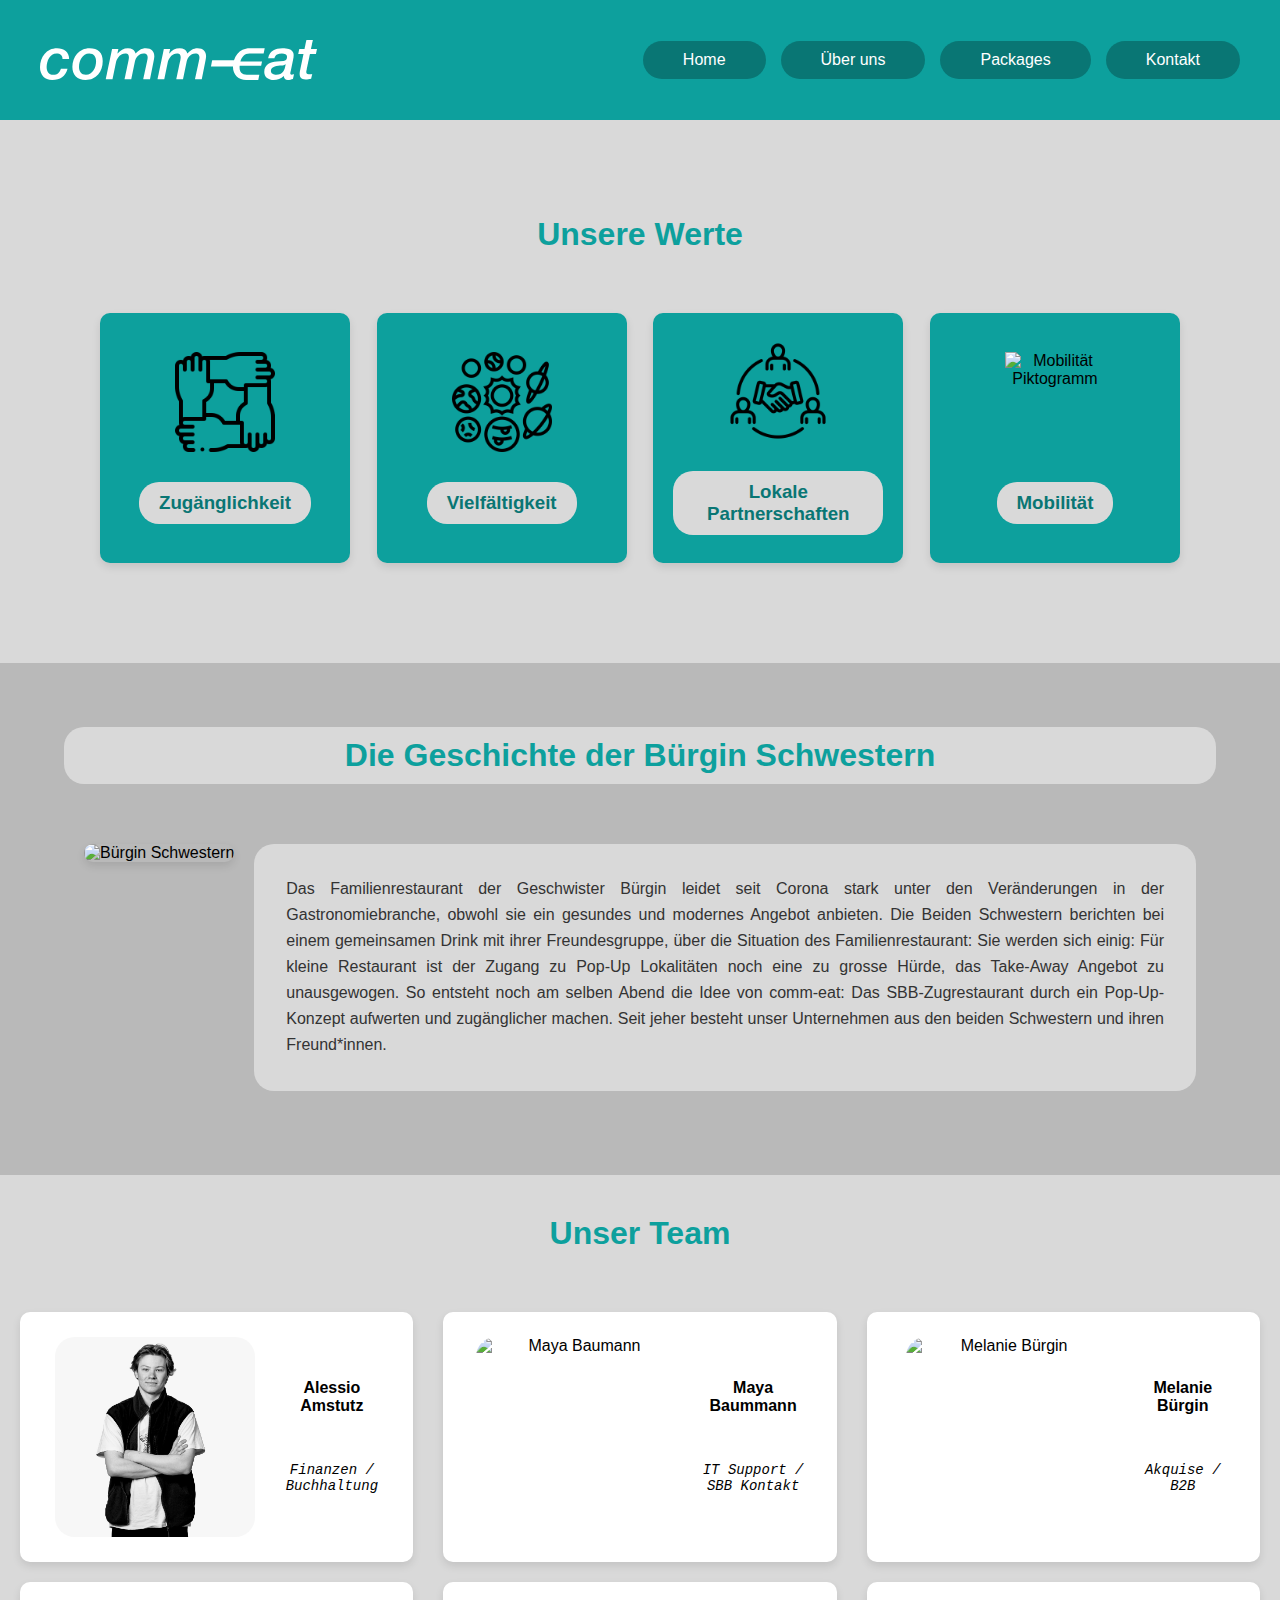
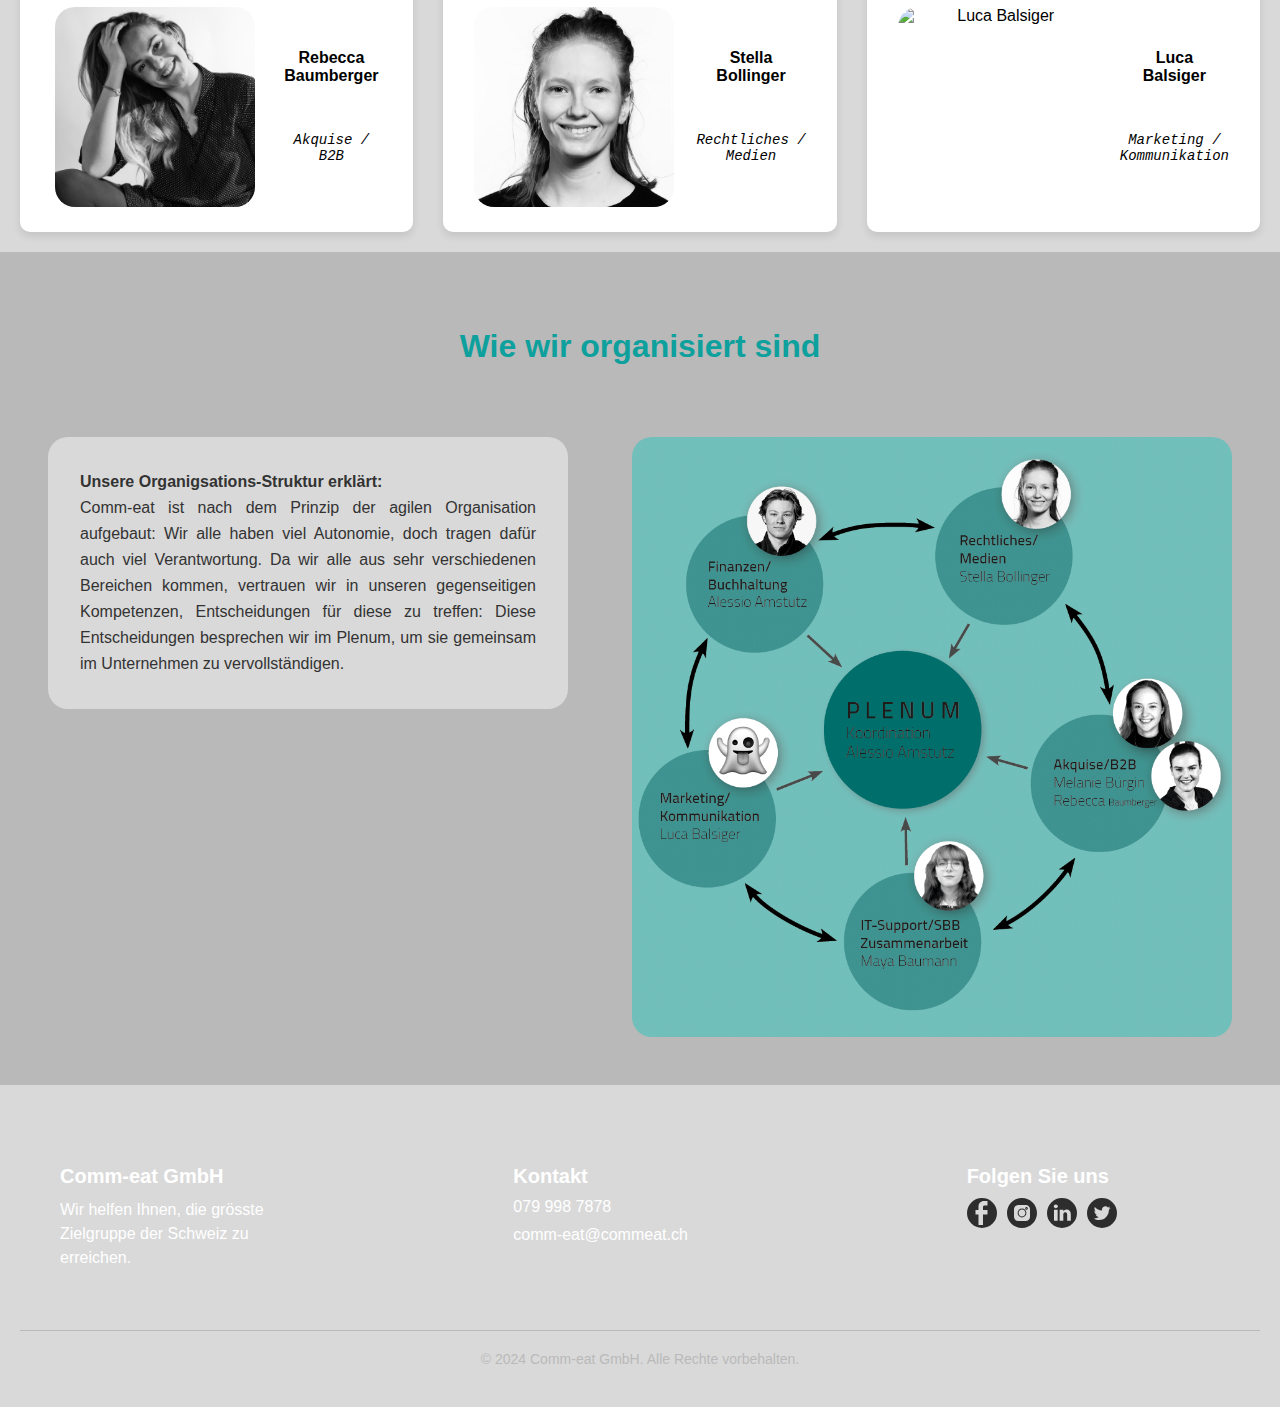
==== pages/about/about.html @ 61da02eb "Initial commit" ====
<!DOCTYPE html>
<html lang="de">

<head>
    <meta charset="UTF-8">
    <meta name="viewport" content="width=device-width, initial-scale=1.0">
    <link rel="stylesheet" href="about.css">
    <title>About us</title>
    <meta name="description" content="Comm-eat - Erreichen Sie die größte Zielgruppe der Schweiz">
    <meta name="keywords" content="Comm-eat, Zielgruppe, Restaurants, Schweiz">
</head>

<!-- Start Header -->
<header>
    <img src="../../assets/logo.svg" alt="comm-eat Logo">
    <nav>
        <ul>
            <li><a href="../../index.html">Home</a></li>
            <li><a href="#" class="active">Über uns</a></li>
            <li><a href="../packages/packages.html">Packages</a></li>
            <li><a href="../contact/contact.html">Kontakt</a></li>
        </ul>
    </nav>
</header>
<!-- Ende Header -->


<!-- Start Inhalt -->
<body>
<main class="about_overview"> 
      <section class="Unsere_Werte">
        <h2>Unsere Werte</h2>
        <div class="Wert-container">
          <article class="Wert">
            <img src="../../assets/aboutus/zugaenglich.png" alt="Zugänglichkeit Piktogramm">
            <h3>Zugänglichkeit</h3>
          </article>
          <article class="Wert">
            <img src="../../assets/aboutus/Vielfalt.png" alt="Vielfalt Piktogramm">
            <h3>Vielfältigkeit</h3>
          </article>
          <article class="Wert">
            <img src="../../assets/aboutus/LokalPartner.png" alt="Lokale Partner Piktogramm">
            <h3>Lokale Partnerschaften</h3>
          </article>
          <article class="Wert">
            <img src="../../assets/aboutus/Mobilität.png" alt="Mobilität Piktogramm">
            <h3>Mobilität</h3>
          </article>
        </div>
      </section>

      <section class="Geschichte">
<h2>Die Geschichte der Bürgin Schwestern</h2>
<article class="Schwestern">
   <div class="Schwestern_img">
    <img src="../../assets/aboutus/Schwestern.jpg" alt="Bürgin Schwestern">
    </div>
    <div class="Text">
    <p>
        Das Familienrestaurant der Geschwister Bürgin
        leidet seit Corona stark unter den Veränderungen
        in der Gastronomiebranche, obwohl sie ein gesundes 
        und modernes Angebot anbieten. Die Beiden Schwestern 
        berichten bei einem gemeinsamen Drink mit ihrer Freundesgruppe, 
        über die Situation des Familienrestaurant: Sie werden sich einig:
        Für kleine Restaurant ist der Zugang zu Pop-Up Lokalitäten noch eine 
        zu grosse Hürde, das Take-Away Angebot zu unausgewogen. So entsteht 
        noch am selben Abend die Idee von comm-eat: Das SBB-Zugrestaurant durch
        ein Pop-Up-Konzept aufwerten und zugänglicher machen. Seit jeher besteht
        unser Unternehmen aus den beiden Schwestern und ihren Freund*innen.
    </p>
    </div>
</article>
      </section>

<section class="Team">
<h2>Unser Team</h2>
<div class="Team_Container">
<article class="Teammember" data-email="alessio.amstutz@commeat.ch">
    <img src="../../assets/portraits/Alessio.jpg" alt="Alessio Amstutz">
    <h4>Alessio <br> Amstutz</h4>
    <p>Finanzen /<br>Buchhaltung</p>
</article>

<article class="Teammember" data-email="maya.baumann@commeat.ch">
    <img src="../../assets/portraits/Maya.png" alt="Maya Baumann">
    <h4>Maya <br> Baummann</h4>
    <p>IT Support /<br>SBB Kontakt</p>
</article>

<article class="Teammember" data-email="melanie.buergin@commeat.ch">
    <img src="../../assets/portraits/Melanie.jpg" alt="Melanie Bürgin">
    <h4>Melanie <br> Bürgin</h4>
    <p>Akquise / <br> B2B </p>
</article>

<article class="Teammember" data-email="rebecca.baumberger@commeat.ch">
    <img src="../../assets/portraits/Rebecca.jpg" alt="Rebecca Baumberger">
    <h4>Rebecca <br> Baumberger</h4>
    <p>Akquise / <br> B2B </p>
</article>

<article class="Teammember" data-email="stella.bollinger@commeat.ch">
    <img src="../../assets/portraits/Stella.jpg" alt="Stella Bollinger">
    <h4>Stella <br> Bollinger</h4>
    <p> Rechtliches / <br> Medien    </p>
</article>

<article class="Teammember" data-email="luca.balsiger@commeat.ch">
    <img src="#" alt="Luca Balsiger">
    <h4>Luca <br> Balsiger</h4>
    <p> Marketing / <br> Kommunikation </p>
</article>
</div>
</section>

<section class="Organisation">
<h2>Wie wir organisiert sind</h2>
<article class="Orga_Container">
    <img src="../../assets/aboutus/Organigramm.png" alt="Organigramm Comm-eat">
<div class="Orga_Text">
    <h4>Unsere Organigsations-Struktur erklärt:</h4>
    <p>Comm-eat ist nach dem Prinzip der agilen Organisation aufgebaut: 
    Wir alle haben viel Autonomie, doch tragen dafür auch viel Verantwortung. 
    Da wir alle aus sehr verschiedenen Bereichen kommen, vertrauen wir in unseren 
    gegenseitigen Kompetenzen, Entscheidungen für diese zu treffen: Diese
    Entscheidungen besprechen wir im Plenum, um sie gemeinsam im Unternehmen zu 
    vervollständigen. </p>
</div>
</article>
</section>

    </main>
  </body>
  
<!-- Ende Inhalt -->

<!-- Start Footer -->
<footer>
    <div class="footer-content">
        <div class="footer-about">
            <h3>Comm-eat GmbH</h3>
            <p>Wir helfen Ihnen, die grösste Zielgruppe der Schweiz zu erreichen.</p>
        </div>
        <div class="footer-contact">
            <h3>Kontakt</h3>
            <ul>
                <li><a href="tel:0799987878">079 998 7878</a></li>
                <li><a href="mailto:comm-eat@commeat.ch">comm-eat@commeat.ch</a></li>
            </ul>
        </div>
        <div class="footer-social">
            <h3>Folgen Sie uns</h3>
            <div class="social-icons">
                <a href="#"><img src="../../assets/socialmedia/Facebook.svg" alt="Facebook"></a>
                <a href="#"><img src="../../assets/socialmedia/Instagram.svg" alt="Instagram"></a>
                <a href="#"><img src="../../assets/socialmedia/Linkedin.svg" alt="LinkedIn"></a>
                <a href="#"><img src="../../assets/socialmedia/Twitter.svg" alt="Twitter"></a>

            </div>
        </div>
    </div>
    <div class="footer-bottom">
        <p>&copy; 2024 Comm-eat GmbH. Alle Rechte vorbehalten.</p>
    </div>
</footer>
<!-- Ende Footer -->

 </html>
---- pages/about/about.css ----
:root {
  --primary: #0DA09D;
  --primary-hover: #097674;
  --SBB-red: #eb0000;
  --SBB-red-hover: #b40000;
  --UI-light: #d9d9d9;
  --UI-dark: #b9b9b9;
}

* {
  box-sizing: border-box;
  font-family: Arial, Helvetica, sans-serif;
  margin: 0;
  padding: 0;
}
/* border box bedeutet, dass der Browser zum Content der Box den Border automatisch dazu rechent
und man nicht manuell alles adjusten muss.  */

body {
  display: flex;
  flex-direction: column;
  min-height: 100vh;
}
@media (max-width: 600px) {
  header {
    flex-direction: column;
    align-items: flex-start;
    /* position: relative; */
  }

  nav ul {
    flex-direction: column; /* Menü vertikal ausrichten */
    gap: 10px;
    margin: 20px; 
  }

  nav li {
    padding: 10px 20px;
  }
}


header {
  background-color: var(--primary);
  color: white;
  display: flex;
  justify-content: space-between;
  align-items: center;
  padding: 40px 40px;
  position: sticky;
  top: 0;
  z-index: 1000;
}

header img {
  height: 40px;
  filter: invert(1);
}

/* Start Navigation styling */
nav ul {
  display: flex;
  gap: 15px;
  list-style: none;
}

nav li {
  padding: 10px 40px;
  border-radius: 20px;
  background-color: var(--primary-hover);
  transition: all 0.2s ease;
  
}

nav a {
  text-decoration: none;
  color: white;
  font-size: 16px;
}

nav li:hover {
  background-color: var(--SBB-red);
}
/* End Navigation styling */

/* Start Main Styling */

.about_overview{
  background-color: var(--UI-light);
  padding-top: 1rem;
}

.Wert-container {
  display: flex;
  flex-wrap: wrap; /* Boxen umbrechen, wenn der Platz nicht ausreicht */
  gap: 20px; /* Abstand zwischen den Boxen */
  justify-content: space-between; /* Gleichmäßige Verteilung der Boxen */
  padding: 20px;
}


.Unsere_Werte h2 {
  text-align: center;
  margin-bottom: 40px; /* Abstand zur Containerbox */
  color: var(--primary);
  font-size: 2rem; /* Optional: größere Schrift */
}


.Wert {
  display: flex;
  flex-direction: column; /* Text und Bild vertikal anordnen */
  align-items: center; /* Zentriere Inhalte horizontal */
  justify-content: center; /* Zentriere Inhalte vertikal */
  text-align: center; /* Textausrichtung */
  background-color: var(--primary);
  padding: 20px;
  border-radius: 10px;
  box-shadow: 0 4px 8px rgba(0, 0, 0, 0.1);
  flex: 1 1 calc(25% - 20px); /* Flexbox sorgt für vier gleich große Boxen */
  max-width: calc(25% - 20px); /* Maximalbreite der Box */
  height: 250px; /* Einheitliche Höhe */
}


@media (max-width: 600px) {
  .Wert {
    flex: 1 1 100%; /* Eine Box nimmt die volle Breite ein */
    max-width: 100%; /* Entferne die Maximalbreite */
    height: auto; /* Höhe basierend auf dem Inhalt */
    width: 90%; /* Breite auf 90% des Viewports begrenzen */
    margin-bottom: 20px; /* Abstand zwischen den Boxen */
  }
}
@media (max-width: 480px) {
  .Wert-container {
    flex-direction: column; /* Boxen übereinander anordnen */
    align-items: center;
    justify-content: center;
  }
}



.Wert h3 {
  margin-bottom: 10 px; /* Abstand zwischen Text und Bild */
  color: var(--primary-hover);
  margin-top: 30px;
  background-color: var(--UI-light);
  padding: 10px 20px;
  border-radius: 20px;
}

.Wert img {
  width: 100px;
  height: 100px;
  object-fit: cover;
  transition: transform 0.3s ease;
}

.Wert img:hover {
  transform: scale(1.1); /* Vergrößerung bei Hover */
}


.Unsere_Werte .Wert{ 
  flex: 1 1 calc(25% -20px);
}

.Unsere_Werte{
  padding: 5rem; 
}
/* Start Geschichte Sytling */


.Geschichte {
  padding-top: 40px;
  background-color: var(--UI-dark);
  padding: 4rem; 
}

.Schwestern {
  display: flex;
  align-items: flex-start; 
 justify-content: space-around;
  gap: 20px; /* Abstand zwischen Bild und Text */
  padding: 20px;
}


.Geschichte h2{
  text-align: center;
  margin-bottom: 40px; /* Abstand zur Containerbox */
  color: var(--primary);
  font-size: 2rem; /* Optional: größere Schrift */
  background-color: var(--UI-light);
  padding: 10px 20px;
  border-radius: 20px;
}

.Schwestern_img {
  border-radius: 15px; /* Abrundung der Ecken */
  overflow: hidden; /* Bild innerhalb des Containers bleibt begrenzt */
  box-shadow: 0 4px 8px rgba(0, 0, 0, 0.1); /* Schatteneffekt */
  flex-shrink: 0; /* Verhindert, dass das Bild zu klein wird */
  justify-content: stretch;
}

.Schwestern_img img {
  width: 680px; /* Festgelegte Breite des Bildes */
  height: 300px; /* Festgelegte Höhe des Bildes */
  object-fit: cover; /* Verhindert Verzerrung und schneidet das Bild passend zu */
}

.Text {
  flex: 1; /* Nimmt den restlichen verfügbaren Platz ein */
}

.Text p {
  font-size: 16px; /* Schriftgröße */
  line-height: 1.63; /* Zeilenhöhe für bessere Lesbarkeit */
  color: #333; /* Textfarbe */
  margin: 0; /* Entfernt Standardabstand des Paragraphen */
  background-color: var(--UI-light);
  border-radius: 20px;
  text-align: justify;
  padding: 2rem;
}

@media (max-width: 768px) {
  .Schwestern {
    flex-direction: column; /* Elemente vertikal anordnen */
    align-items: center;
  }

  .Schwestern_img img {
    width: 100%; /* Bild passt sich der Breite an */
    height: auto; /* Automatische Höhe */
  }

  .Text {
    padding: 20px;
  }
}

/* Ende Geschichte Styling */


/* Start Team Styling */

@media (max-width: 768px) {
  .Team_Container .Team {
    flex-direction: column; /* Stapelt Bild und Text vertikal */
    align-items: flex-start; /* Linksbündige Ausrichtung */
    flex: 1 100%; 
    max-width: 100%;
    height: auto; 
  }
}

@media (max-width: 768px) {
  .Teammember {
    flex: 1 1 100%; /* Box nimmt die gesamte Breite ein */
    max-width: 100%;
    margin-bottom: 20px; /* Abstand zwischen den Boxen */
  }

  .Teammember img {
    width: 150px; /* Kleinere Bilder */
    height: auto;
  }
}
.Team h2{
  text-align: center;
  margin-bottom: 40px; /* Abstand zur Containerbox */
  color: var(--primary);
  font-size: 2rem; /* Optional: größere Schrift */
  margin-top: 40px;
}

.Team_Container{
  display: flex;
  flex-wrap: wrap; /* Boxen umbrechen, wenn der Platz nicht ausreicht */
  gap: 20px; /* Abstand zwischen den Boxen */
  justify-content: space-between; /* Gleichmäßige Verteilung der Boxen */
  padding: 20px;
}

.Teammember {
  display: flex;
  flex-direction: column; /* Text und Bild vertikal anordnen */
  flex-wrap: wrap;
  align-items: center;
  justify-content: space-evenly; /* Zentriere Inhalte vertikal */
  text-align: center; /* Textausrichtung */
  background-color: white;
  padding: 20px;
  border-radius: 10px;
  box-shadow: 0 4px 8px rgba(0, 0, 0, 0.1);
  flex: 1 1 calc(33.33% - 20px); /* 3 Elemente pro Zeile */
  max-width: calc(33.33% - 20px); /* Maximalbreite auf ein Drittel setzen */
  height: 250px; /* Einheitliche Höhe bleibt erhalten */
  position: relative; /* Ermöglicht das Positionieren von Kind-Elementen relativ zur Box */
  overflow: hidden; /* Verhindert, dass der Inhalt außerhalb der Box sichtbar wird */
}

.Teammember p{
  font-style: italic;
  font-family: 'Courier New', Courier, monospace; 
  gap: 5px;
  font-size: 14px;
}

.Teammember img{
  width: 200px;
  height: 200px;
  object-fit: cover;
  transition: transform 0.3s ease;
  border-radius: 20px;
}

.Team .Teammember {
  flex: 1 1 calc(33.33% - 20px); /* Gleiche Anpassung wie oben */
}

.Teammember::after {
  content: attr(data-email); /* E-Mail-Adresse wird aus dem `data-email`-Attribut gezogen */
  position: absolute;
  bottom: 5%;
  left: 65%;
  transform: translateX(-50%) translateY(100%); /* Start außerhalb der Sicht */
  background-color: var(--primary-hover); /* Hintergrundfarbe der E-Mail */
  color: white; /* Textfarbe */
  padding: 10px;
  border-radius: 10px;
  white-space: nowrap; /* Verhindert, dass die E-Mail umbricht */
  transition: transform 0.3s ease, opacity 0.3s ease;
  opacity: 0; /* Unsichtbar, solange kein Hover-Effekt aktiv ist */
}

.Teammember:hover::after {
  transform: translateX(-50%) translateY(0); /* Sichtbar bei Hover */
  opacity: 1; /* E-Mail erscheint */
}

/* Ende Team Styling */

/* Start Organigramm Styling */
.Organisation{
  background-color: var(--UI-dark);
  padding: 1rem; 
}

.Organisation h2{
  text-align: center;
  margin-bottom: 40px; /* Abstand zur Containerbox */
  color: var(--primary);
  font-size: 2rem; /* Optional: größere Schrift */
  margin-top: 60px;
}

.Orga_Container{
  display: flex;
  flex-direction: row-reverse;
  align-items: flex-start;
}
.Orga_Container img{
  object-fit: cover;
  align-items: center;
  border-radius: 20px;
  width: 600px; 
  height: 600px;
  margin: 2rem; 
}

.Orga_Text{
  font-size: 16px; /* Schriftgröße */
  line-height: 1.63; /* Zeilenhöhe für bessere Lesbarkeit */
  color: #333; /* Textfarbe */
  margin: 2rem; /* Entfernt Standardabstand des Paragraphen */
  background-color: var(--UI-light);
  border-radius: 20px;
  text-align: justify;
  padding: 2rem;
}

@media (max-width: 768px) {
  .Orga_Container {
    flex-direction: column; /* Stapele Bild und Text */
    align-items: center; /* Zentriere den Inhalt */
  }

  .Orga_Container img {
    width: 100%; /* Bild füllt die Breite */
    height: auto; /* Höhe passt sich an */
    margin: 0; /* Kein externer Rand */
  }

  .Orga_Text {
    margin: 20px 0; /* Vertikaler Abstand */
  }
}

/* Ende Organigramm Styling */


/* Start Footer Styling */
footer {
  background-color: var(--UI-light);
  color: white;
  padding: 40px 20px;
  text-align: left;

}

.footer-content {
  display: flex;
  flex-wrap: wrap; /* Flexibles Layout für mobile Ansichten */
  justify-content: space-between;
  gap: 200px;
  margin-bottom: 20px;
  padding: 40px;
}

.footer-content div {
  flex: 1; /* Gleiche Breite der Spalten */
  min-width: 200px;
justify-content: left;
}

.footer-about h3,
.footer-contact h3,
.footer-social h3 {
  font-size: 20px;
  margin-bottom: 10px;

}

.footer-about p {
  font-size: 16px;
  line-height: 1.5;
}

.footer-contact ul {
  list-style: none;
  padding: 0;
}

.footer-contact li {
  margin-bottom: 10px;
  font-size: 16px;
}

.footer-contact a {
  text-decoration: none;
  color: white;
  transition: color 0.3s ease;

}

.footer-contact a:hover {
  color: var(--SBB-red);
}

.footer-social .social-icons {
  display: flex;
  gap: 10px;

}

.footer-social img {
  width: 30px;
  height: 30px;
}

.footer-bottom {
  border-top: 1px solid var(--UI-dark);
  padding-top: 20px;
  font-size: 14px;
  color: var(--UI-dark);
  text-align: center;
}

@media (max-width: 600px) {
  .footer-content {
    display: flex;
    flex-direction: column;
    align-items: center;
    text-align: center;
  }

  .footer-about, .footer-contact, .footer-social {
    margin-bottom: 20px; /* Abstand zwischen den Abschnitten */
  }
}

/* Ende Footer Styling */
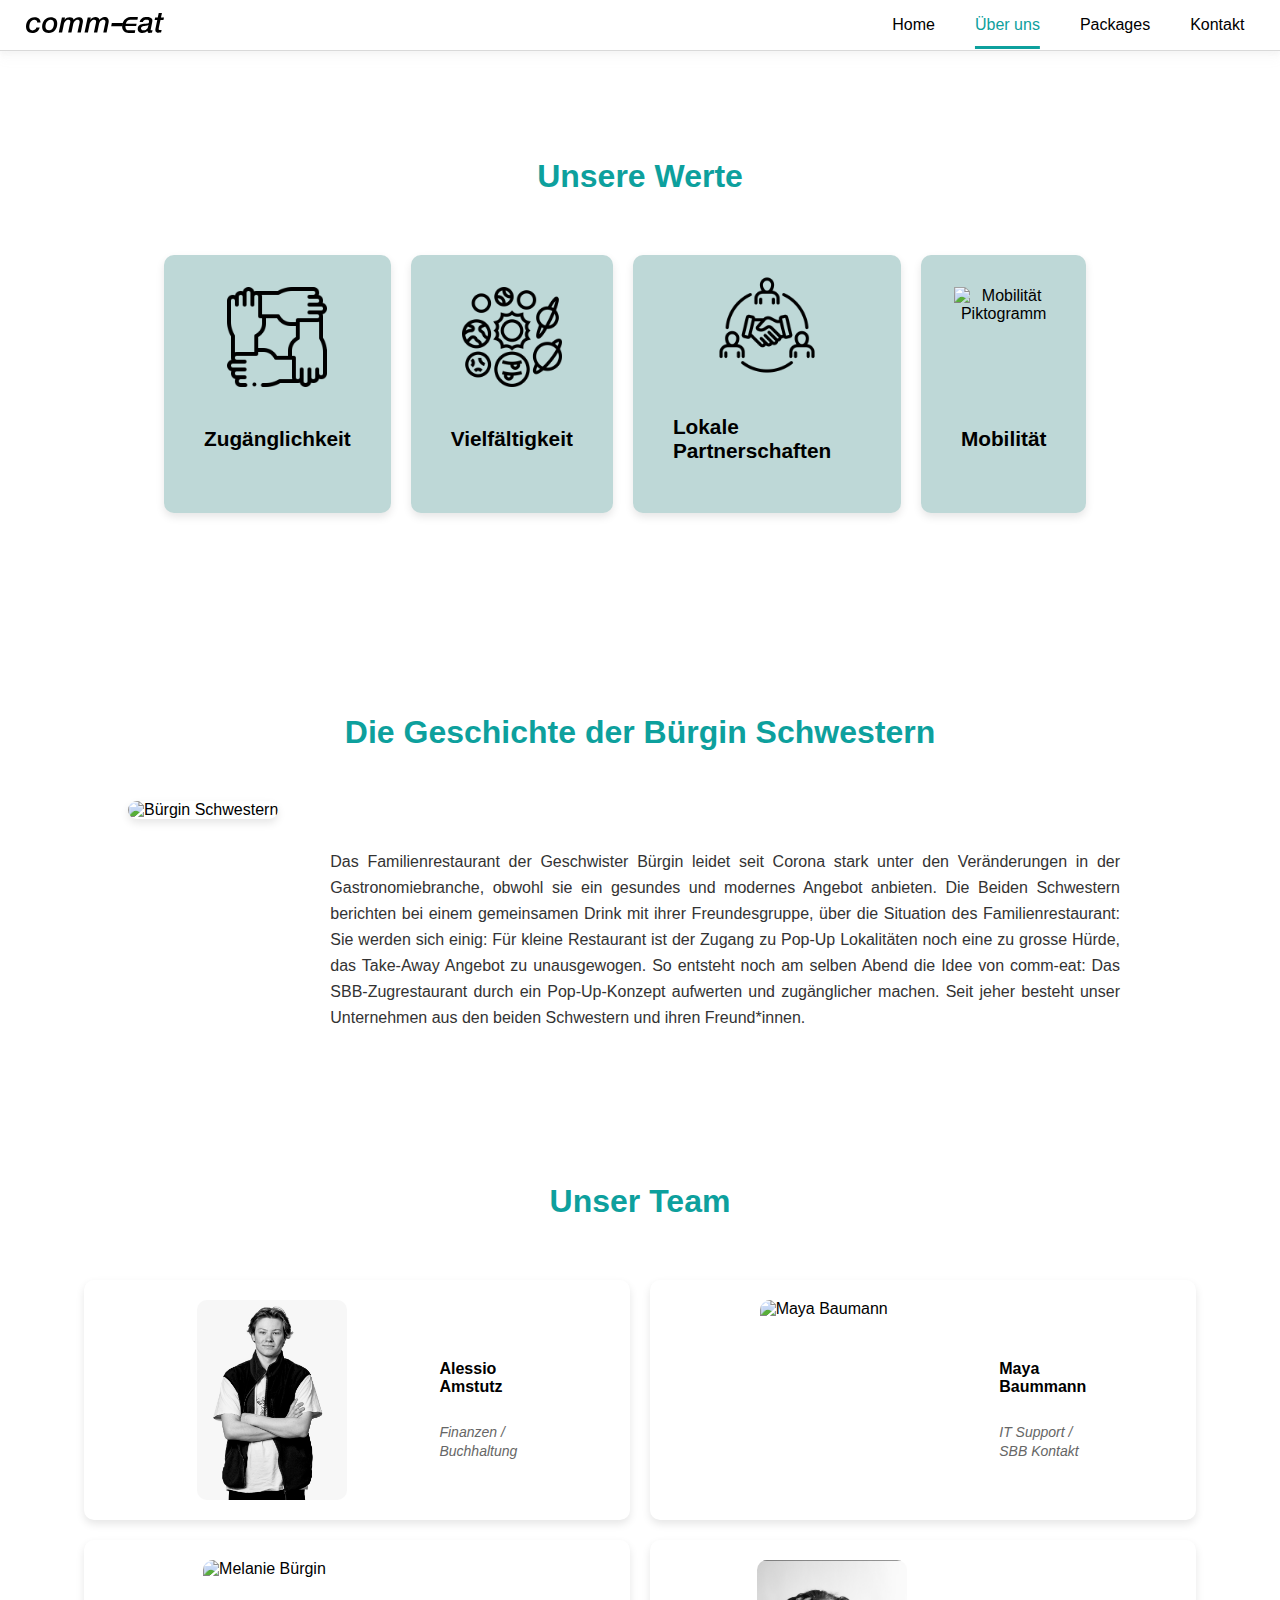
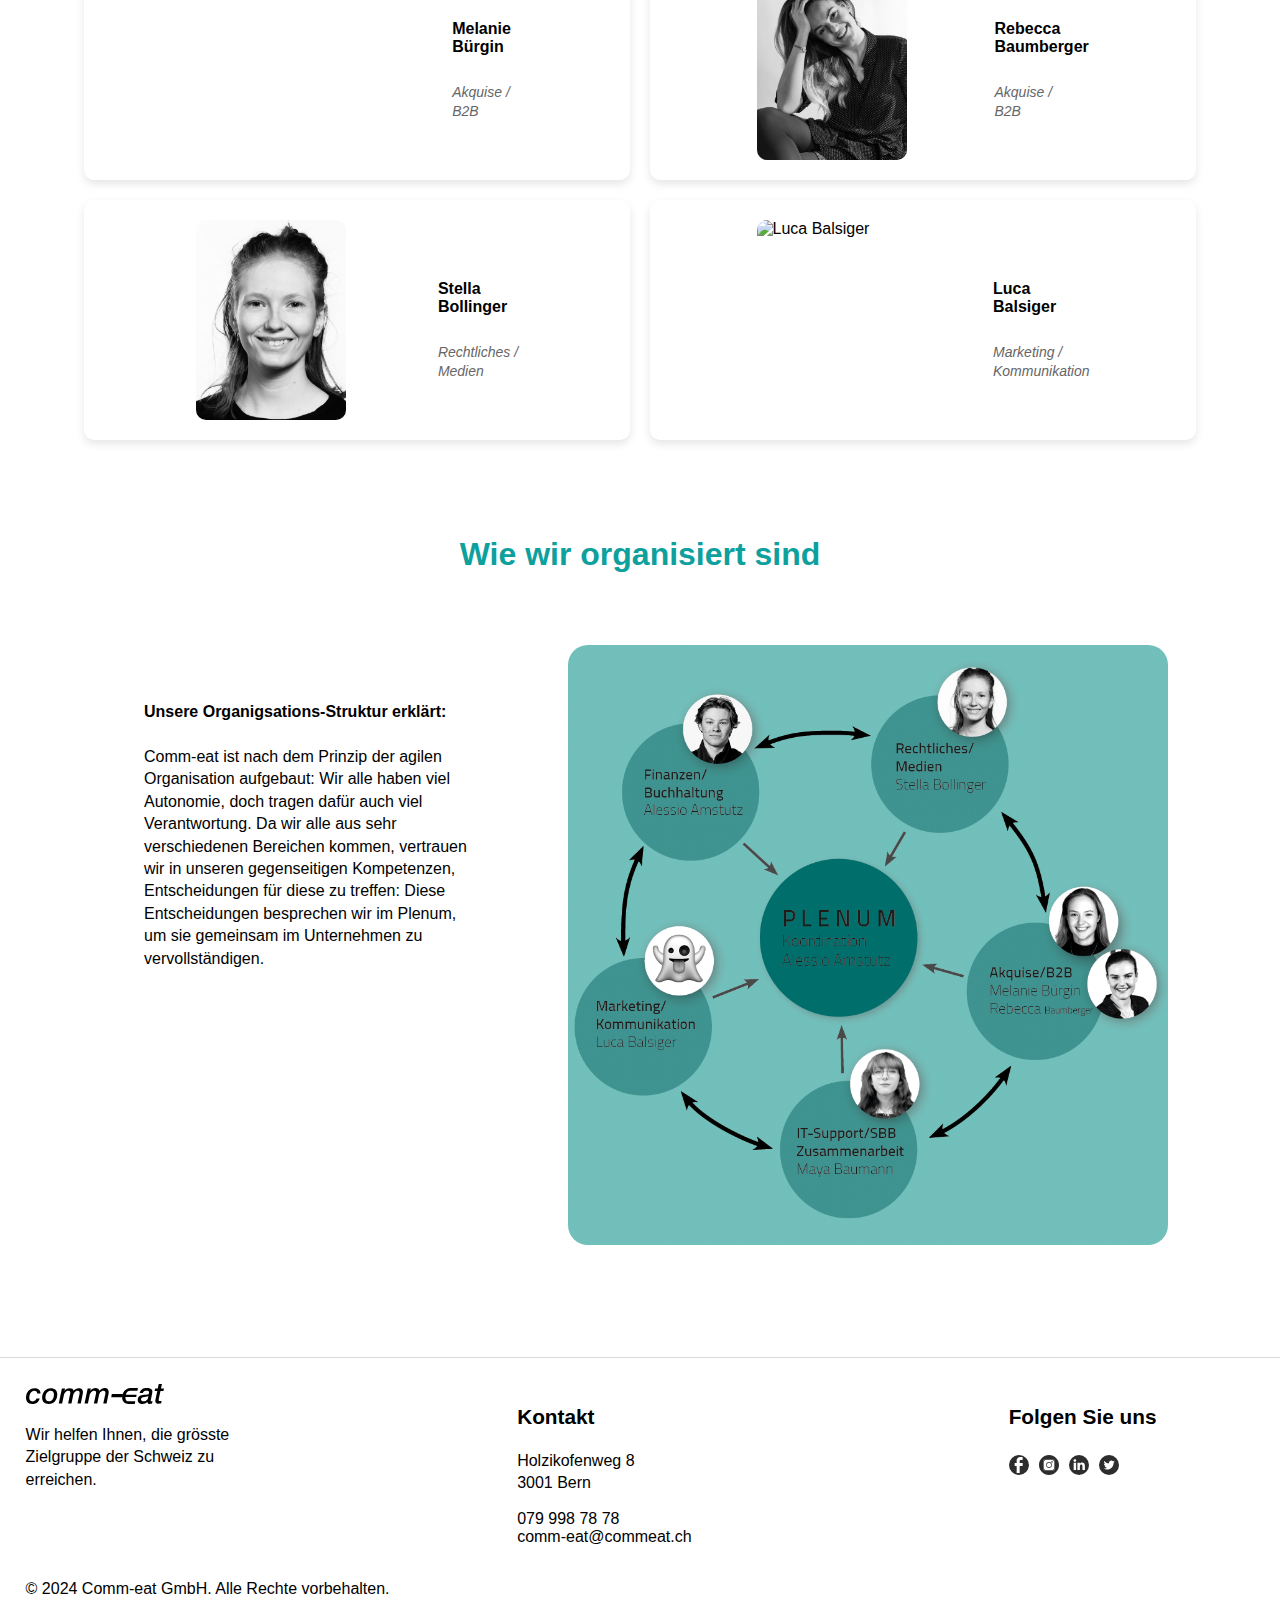
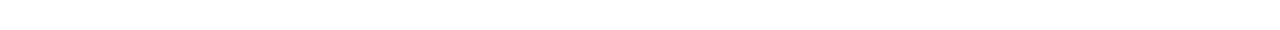
==== commit c24565d1: "About Neues Design" ====
--- a/pages/about/about.html
+++ b/pages/about/about.html
@@ -1,4 +1,30 @@
 <!DOCTYPE html>
+<html lang="de">
+
+<head>
+    <meta charset="UTF-8">
+    <meta name="viewport" content="width=device-width, initial-scale=1.0">
+    <link rel="stylesheet" href="about.css">
+    <title>comm-eat</title>
+    <meta name="description" content="Comm-eat - Erreichen Sie die größte Zielgruppe der Schweiz">
+    <meta name="keywords" content="Comm-eat, Zielgruppe, Restaurants, Schweiz">
+</head>
+
+    <header>
+        <nav>
+            <div class="logo">
+             <img src="../../assets/logo.svg"> 
+            </div>
+             
+             <ul>
+                 <a href="../../index.html"><li>Home</li></a>
+                 <a href="#"class="active"><li>Über uns</li></a>
+                 <a href="/pages/packages/packages.html"><li>Packages</li></a>
+                 <a href="/pages/contact/contact.html" ><li>Kontakt</li></a>
+             </ul>
+        </nav>
+        </header>
+<!-- <!DOCTYPE html>
 <html lang="de">
 
 <head>
@@ -11,7 +37,7 @@
 </head>
 
 <!-- Start Header -->
-<header>
+<!-- <header>
     <img src="../../assets/logo.svg" alt="comm-eat Logo">
     <nav>
         <ul>
@@ -21,9 +47,8 @@
             <li><a href="../contact/contact.html">Kontakt</a></li>
         </ul>
     </nav>
-</header>
+</header>  -->
 <!-- Ende Header -->
-
 
 <!-- Start Inhalt -->
 <body>
@@ -50,7 +75,7 @@
         </div>
       </section>
 
-      <section class="Geschichte">
+<section class="Geschichte">
 <h2>Die Geschichte der Bürgin Schwestern</h2>
 <article class="Schwestern">
    <div class="Schwestern_img">
@@ -79,38 +104,50 @@
 <div class="Team_Container">
 <article class="Teammember" data-email="alessio.amstutz@commeat.ch">
     <img src="../../assets/portraits/Alessio.jpg" alt="Alessio Amstutz">
+    <div class="text">
     <h4>Alessio <br> Amstutz</h4>
     <p>Finanzen /<br>Buchhaltung</p>
+</div>
 </article>
 
 <article class="Teammember" data-email="maya.baumann@commeat.ch">
     <img src="../../assets/portraits/Maya.png" alt="Maya Baumann">
+    <div class="text">
     <h4>Maya <br> Baummann</h4>
     <p>IT Support /<br>SBB Kontakt</p>
+    </div>
 </article>
 
 <article class="Teammember" data-email="melanie.buergin@commeat.ch">
     <img src="../../assets/portraits/Melanie.jpg" alt="Melanie Bürgin">
+    <div class="text">
     <h4>Melanie <br> Bürgin</h4>
     <p>Akquise / <br> B2B </p>
+</div>
 </article>
 
 <article class="Teammember" data-email="rebecca.baumberger@commeat.ch">
     <img src="../../assets/portraits/Rebecca.jpg" alt="Rebecca Baumberger">
+    <div class="text">
     <h4>Rebecca <br> Baumberger</h4>
     <p>Akquise / <br> B2B </p>
+</div>
 </article>
 
 <article class="Teammember" data-email="stella.bollinger@commeat.ch">
     <img src="../../assets/portraits/Stella.jpg" alt="Stella Bollinger">
+   <div class="text">
     <h4>Stella <br> Bollinger</h4>
     <p> Rechtliches / <br> Medien    </p>
+   </div>
 </article>
 
 <article class="Teammember" data-email="luca.balsiger@commeat.ch">
     <img src="#" alt="Luca Balsiger">
+    <div class="text">
     <h4>Luca <br> Balsiger</h4>
     <p> Marketing / <br> Kommunikation </p>
+</div>
 </article>
 </div>
 </section>
@@ -137,7 +174,40 @@
 <!-- Ende Inhalt -->
 
 <!-- Start Footer -->
+
 <footer>
+    <div class="footer-content">
+        <div class="footerspalte">
+            <img src="/assets/logo.svg">
+            <p>Wir helfen Ihnen, die grösste Zielgruppe der Schweiz zu erreichen.</p>
+        </div>
+
+        <div class="footerspalte">
+            <h3>Kontakt</h3>
+            <p>Holzikofenweg 8<br>3001 Bern</p>
+            <ul>
+                <li><a href="tel:0799987878">079 998 78 78</a></li>
+                <li><a href="mailto:comm-eat@commeat.ch">comm-eat@commeat.ch</a></li>
+            </ul>
+        </div>
+
+        <div class="footerspalte">
+            <h3>Folgen Sie uns</h3>
+            <div class="social-icons">
+                <a href="#"><img src="../../assets/socialmedia/Facebook.svg" alt="Facebook"></a>
+                <a href="#"><img src="../../assets/socialmedia/Instagram.svg" alt="Instagram"></a>
+                <a href="#"><img src="../../assets/socialmedia/Linkedin.svg" alt="LinkedIn"></a>
+                <a href="#"><img src="../../assets/socialmedia/Twitter.svg" alt="Twitter"></a>
+            </div>
+        </div>
+
+    </div>
+    <div class="footer-bottom">
+        <p>&copy 2024 Comm-eat GmbH. Alle Rechte vorbehalten.</p>
+    </div>
+</footer>
+
+<!-- <footer>
     <div class="footer-content">
         <div class="footer-about">
             <h3>Comm-eat GmbH</h3>
@@ -164,7 +234,7 @@
     <div class="footer-bottom">
         <p>&copy; 2024 Comm-eat GmbH. Alle Rechte vorbehalten.</p>
     </div>
-</footer>
+</footer> -->
 <!-- Ende Footer -->
 
  </html>--- a/pages/about/about.css
+++ b/pages/about/about.css
@@ -1,4 +1,159 @@
+/*Style Allgemein*/
 :root {
+  /* Farben */
+  --primary: #0DA09D;
+  --primary_hover: #097674;
+  --SBB_red: #eb0000;
+  --SBB_red_hover: #b40000;
+  --UI: #d9d9d9;
+  --UI_dark: #b9b9b9;
+
+  --primary-alpha-20: rgba(13, 160, 157, .2);
+}
+
+*{
+  font-family: 'Lucida Sans', 'Lucida Sans Regular', 'Lucida Grande', 'Lucida Sans Unicode', Geneva, Verdana, sans-serif;
+}
+
+h1{
+  margin: 0px;
+}
+
+h2{
+  font-weight: 800;
+  font-size: 1.5em;
+  text-align: left;
+  color:black;
+}
+
+h3{
+  font-weight: 800;
+  font-size: 1.3em;
+  text-align: left;
+  color:black;
+}
+
+h4{
+  text-align: left;
+  color: black;
+}
+
+p{
+  font-weight: 200;
+  font-size: 1em;
+  line-height: 1.4;
+  text-align: left;
+  color: black;
+}
+
+ul{
+  list-style: none;
+  padding: 0;
+}
+
+
+a{
+  color: black;
+  text-decoration: none;
+}
+
+a:hover{
+  color: var(--primary)
+}
+
+
+button{
+  width: 40%;
+  font-weight: 200;
+  border-radius: 40px;
+  border:0px;
+  padding:20px;
+  margin-top:30px;
+  background-color: var(--primary);
+  color: white;
+  box-shadow: 0 12px 16px 0 rgba(0,0,0,0.10),0 5px 5px 0 rgba(0, 0, 0, 0.11);
+}
+
+button:hover {
+  background-color: var(--primary_hover);
+}
+
+main{
+  display: flex; /*Übergeordnetes Element*/
+  flex-direction: column;
+  justify-content: center; /*Untergeordnete Elemente (div und form) in Horinzontale Linie in der Mitte anorden*/
+  width: 90%;
+  align-self: center;
+}
+
+body {
+  display: flex;
+  flex-direction: column;
+  margin:0px;
+  padding: 0px;
+}
+
+/*Style Navigation Mobile*/
+nav{
+  display: flex;
+  flex-direction: column;
+  align-items: center;
+  justify-content: space-between;
+  height: 82px;
+  border-style: solid;
+  border-color: var(--UI);
+  border-width: 0px 0px 1px 0px;
+  box-shadow: 0 10px 10px 0 rgba(181, 181, 181, 0.038),0 4px 4px 0 rgba(189, 189, 189, 0.11);
+}
+
+nav ul {
+  display: flex;
+  flex-direction: row;
+  justify-content: space-between;
+  list-style: none;
+  padding: 0px;
+}
+
+.logo img{
+  height: 20px;
+}
+
+nav li {
+  padding: 10px 10px;
+  color: black;
+}
+
+nav .active li {
+  color: var(--primary);
+  text-decoration: underline;
+  text-decoration-color:var(--primary);
+  text-decoration-thickness: 3px;
+  text-underline-offset: 16px;
+}
+
+nav a {
+  text-decoration: none;
+  font-size: 1em;
+}
+
+/*Style Navigation Desktop*/
+@media(min-width:768px){
+  
+  /*Navigation*/
+  nav{
+  display: flex;
+  flex-direction: row;
+  align-items: center;
+  justify-content: space-between;
+  height: 50px;
+  padding: 0% 2% 0% 2%;
+  }
+
+  nav ul{
+      gap: 20px;
+  }
+}
+/* :root {
   --primary: #0DA09D;
   --primary-hover: #097674;
   --SBB-red: #eb0000;
@@ -13,8 +168,6 @@
   margin: 0;
   padding: 0;
 }
-/* border box bedeutet, dass der Browser zum Content der Box den Border automatisch dazu rechent
-und man nicht manuell alles adjusten muss.  */
 
 body {
   display: flex;
@@ -26,21 +179,21 @@
     flex-direction: column;
     align-items: flex-start;
     /* position: relative; */
-  }
+  /* }
 
   nav ul {
     flex-direction: column; /* Menü vertikal ausrichten */
-    gap: 10px;
+    /* gap: 10px;
     margin: 20px; 
   }
 
   nav li {
     padding: 10px 20px;
   }
-}
-
-
-header {
+} */ */
+
+
+/* header {
   background-color: var(--primary);
   color: white;
   display: flex;
@@ -55,10 +208,10 @@
 header img {
   height: 40px;
   filter: invert(1);
-}
+} */
 
 /* Start Navigation styling */
-nav ul {
+/* nav ul {
   display: flex;
   gap: 15px;
   list-style: none;
@@ -80,13 +233,13 @@
 
 nav li:hover {
   background-color: var(--SBB-red);
-}
+} */ 
 /* End Navigation styling */
 
 /* Start Main Styling */
 
 .about_overview{
-  background-color: var(--UI-light);
+  background-color: var();
   padding-top: 1rem;
 }
 
@@ -94,8 +247,10 @@
   display: flex;
   flex-wrap: wrap; /* Boxen umbrechen, wenn der Platz nicht ausreicht */
   gap: 20px; /* Abstand zwischen den Boxen */
-  justify-content: space-between; /* Gleichmäßige Verteilung der Boxen */
+  justify-content: ; /* Gleichmäßige Verteilung der Boxen */
   padding: 20px;
+  width: 100%;
+  height: 60%;
 }
 
 
@@ -113,17 +268,16 @@
   align-items: center; /* Zentriere Inhalte horizontal */
   justify-content: center; /* Zentriere Inhalte vertikal */
   text-align: center; /* Textausrichtung */
-  background-color: var(--primary);
+  background-color: #bed8d7;
   padding: 20px;
   border-radius: 10px;
   box-shadow: 0 4px 8px rgba(0, 0, 0, 0.1);
-  flex: 1 1 calc(25% - 20px); /* Flexbox sorgt für vier gleich große Boxen */
+  flex: 1 1 1 calc(25% - 20px); /* Flexbox sorgt für vier gleich große Boxen */
   max-width: calc(25% - 20px); /* Maximalbreite der Box */
-  height: 250px; /* Einheitliche Höhe */
-}
-
-
-@media (max-width: 600px) {
+}
+
+
+@media (max-width: 768px) {
   .Wert {
     flex: 1 1 100%; /* Eine Box nimmt die volle Breite ein */
     max-width: 100%; /* Entferne die Maximalbreite */
@@ -132,15 +286,13 @@
     margin-bottom: 20px; /* Abstand zwischen den Boxen */
   }
 }
-@media (max-width: 480px) {
+@media (max-width: 768px) {
   .Wert-container {
     flex-direction: column; /* Boxen übereinander anordnen */
     align-items: center;
     justify-content: center;
   }
 }
-
-
 
 .Wert h3 {
   margin-bottom: 10 px; /* Abstand zwischen Text und Bild */
@@ -162,11 +314,6 @@
   transform: scale(1.1); /* Vergrößerung bei Hover */
 }
 
-
-.Unsere_Werte .Wert{ 
-  flex: 1 1 calc(25% -20px);
-}
-
 .Unsere_Werte{
   padding: 5rem; 
 }
@@ -181,10 +328,9 @@
 
 .Schwestern {
   display: flex;
-  align-items: flex-start; 
- justify-content: space-around;
   gap: 20px; /* Abstand zwischen Bild und Text */
-  padding: 20px;
+  flex-wrap: nowrap;
+  align-items: flex-start; /* Bild und Text vertikal ausrichten */
 }
 
 
@@ -203,43 +349,36 @@
   overflow: hidden; /* Bild innerhalb des Containers bleibt begrenzt */
   box-shadow: 0 4px 8px rgba(0, 0, 0, 0.1); /* Schatteneffekt */
   flex-shrink: 0; /* Verhindert, dass das Bild zu klein wird */
-  justify-content: stretch;
 }
 
 .Schwestern_img img {
   width: 680px; /* Festgelegte Breite des Bildes */
-  height: 300px; /* Festgelegte Höhe des Bildes */
+  height: auto; /* Festgelegte Höhe des Bildes */
   object-fit: cover; /* Verhindert Verzerrung und schneidet das Bild passend zu */
-}
-
-.Text {
-  flex: 1; /* Nimmt den restlichen verfügbaren Platz ein */
-}
+} 
 
 .Text p {
   font-size: 16px; /* Schriftgröße */
   line-height: 1.63; /* Zeilenhöhe für bessere Lesbarkeit */
   color: #333; /* Textfarbe */
-  margin: 0; /* Entfernt Standardabstand des Paragraphen */
   background-color: var(--UI-light);
   border-radius: 20px;
   text-align: justify;
   padding: 2rem;
 }
 
-@media (max-width: 768px) {
+@media (max-width: 1080px) {
   .Schwestern {
     flex-direction: column; /* Elemente vertikal anordnen */
-    align-items: center;
+    flex-wrap: wrap; /* Elemente umbrechen, wenn der Platz nicht ausreicht */
+    align-items: center; /* Zentriere Inhalte */
+    flex: 1 100%; /* Volle Breite */
   }
 
   .Schwestern_img img {
     width: 100%; /* Bild passt sich der Breite an */
     height: auto; /* Automatische Höhe */
-  }
-
-  .Text {
-    padding: 20px;
+    flex-wrap: wrap;
   }
 }
 
@@ -248,28 +387,9 @@
 
 /* Start Team Styling */
 
-@media (max-width: 768px) {
-  .Team_Container .Team {
-    flex-direction: column; /* Stapelt Bild und Text vertikal */
-    align-items: flex-start; /* Linksbündige Ausrichtung */
-    flex: 1 100%; 
-    max-width: 100%;
-    height: auto; 
-  }
-}
-
-@media (max-width: 768px) {
-  .Teammember {
-    flex: 1 1 100%; /* Box nimmt die gesamte Breite ein */
-    max-width: 100%;
-    margin-bottom: 20px; /* Abstand zwischen den Boxen */
-  }
-
-  .Teammember img {
-    width: 150px; /* Kleinere Bilder */
-    height: auto;
-  }
-}
+
+
+
 .Team h2{
   text-align: center;
   margin-bottom: 40px; /* Abstand zur Containerbox */
@@ -278,7 +398,7 @@
   margin-top: 40px;
 }
 
-.Team_Container{
+.Team_Container {
   display: flex;
   flex-wrap: wrap; /* Boxen umbrechen, wenn der Platz nicht ausreicht */
   gap: 20px; /* Abstand zwischen den Boxen */
@@ -288,36 +408,39 @@
 
 .Teammember {
   display: flex;
-  flex-direction: column; /* Text und Bild vertikal anordnen */
-  flex-wrap: wrap;
-  align-items: center;
-  justify-content: space-evenly; /* Zentriere Inhalte vertikal */
-  text-align: center; /* Textausrichtung */
+  position: relative;
+  flex-direction: row; /* Bild links, Text rechts */
+  align-items: center; /* Vertikale Zentrierung */
+  justify-content: space-evenly; /* Inhalte von links nach rechts */
   background-color: white;
   padding: 20px;
   border-radius: 10px;
   box-shadow: 0 4px 8px rgba(0, 0, 0, 0.1);
-  flex: 1 1 calc(33.33% - 20px); /* 3 Elemente pro Zeile */
-  max-width: calc(33.33% - 20px); /* Maximalbreite auf ein Drittel setzen */
-  height: 250px; /* Einheitliche Höhe bleibt erhalten */
-  position: relative; /* Ermöglicht das Positionieren von Kind-Elementen relativ zur Box */
-  overflow: hidden; /* Verhindert, dass der Inhalt außerhalb der Box sichtbar wird */
-}
-
-.Teammember p{
+  width: 100%; /* Volle Breite im Container */
+  max-width: 1200px; /* Begrenze Breite für größere Bildschirme */
+}
+
+.Teammember .text {
+  display: flex;
+  flex-direction: column; /* Text untereinander */
+}
+
+.Teammember .text p {
   font-style: italic;
-  font-family: 'Courier New', Courier, monospace; 
-  gap: 5px;
   font-size: 14px;
-}
-
-.Teammember img{
-  width: 200px;
-  height: 200px;
-  object-fit: cover;
-  transition: transform 0.3s ease;
-  border-radius: 20px;
-}
+  margin: 5px 0 0;
+  color: #666; /* Etwas hellere Schriftfarbe */
+}
+
+
+.Teammember img {
+  width: 280px; /* Bild passt sich der Breite der Box an */
+  max-width: 150px; /* Begrenze die maximale Breite für größere Displays */
+  height: 200px; /* Dynamische Höhe */
+  object-fit: cover; /* Behalte das Seitenverhältnis */
+  border-radius: 10px; /* Abrundung beibehalten */
+}
+
 
 .Team .Teammember {
   flex: 1 1 calc(33.33% - 20px); /* Gleiche Anpassung wie oben */
@@ -327,9 +450,9 @@
   content: attr(data-email); /* E-Mail-Adresse wird aus dem `data-email`-Attribut gezogen */
   position: absolute;
   bottom: 5%;
-  left: 65%;
+  left: 70%;
   transform: translateX(-50%) translateY(100%); /* Start außerhalb der Sicht */
-  background-color: var(--primary-hover); /* Hintergrundfarbe der E-Mail */
+  background-color: var(--primary_hover); /* Hintergrundfarbe der E-Mail */
   color: white; /* Textfarbe */
   padding: 10px;
   border-radius: 10px;
@@ -343,6 +466,25 @@
   opacity: 1; /* E-Mail erscheint */
 }
 
+@media (max-width: 768px) {
+  .Team_Container {
+    flex-direction: column; /* Boxen vertikal anordnen */
+    align-items: center; /* Zentriere Inhalte */
+  }
+
+  .Teammember {
+    flex: 1 1 100%; /* Volle Breite */
+    max-width: 90%; /* Begrenze die maximale Breite */
+    margin-bottom: 20px; /* Abstand zwischen den Boxen */
+    height: auto; /* Höhe basierend auf dem Inhalt */
+  }
+
+  .Teammember img {
+    width: 100%; /* Bild passt sich an */
+    max-width: 150px; /* Begrenze maximale Breite */
+    height: auto;
+  }
+}
 /* Ende Team Styling */
 
 /* Start Organigramm Styling */
@@ -403,9 +545,71 @@
 
 /* Ende Organigramm Styling */
 
+/*Footer Mobile*/
+footer {
+  display: flex;            /*Übergeordnetes Element*/
+  flex-direction: column;
+  justify-content: center; /*Untergeordnete Elemente (div und form) in Horinzontale Linie in der Mitte anorden*/
+  width: 100%;
+  margin-top: 5%;
+  padding-bottom: 1%;
+  border-style: solid;
+  border-color: var(--UI);
+  border-width: 1px 0px 0px 0px;
+}
+
+.footer-content {
+  display: flex;
+  flex-direction: column;
+  justify-content: space-between;
+  padding: 5% 2% 0% 2%;
+}
+
+.footerspalte {
+  width: 100%;
+}
+
+.footerspalte h3{
+  display: none;
+}
+
+.footerspalte img {
+  height: 20px;
+}
+
+.footerspalte .social-icons {
+  display: flex;
+  gap: 10px;
+  padding: 2% 0%;
+}
+
+.footer-bottom {
+  padding: 0% 0% 0% 2%;
+}
+
+/*Footer Desktop*/
+@media(min-width:1080px){
+  .footer-content{
+      flex-direction: row;
+      padding: 2% 2% 0% 2%;
+  }
+
+  .footerspalte{
+     width: 20%;
+  }
+
+  .footerspalte h3{
+      display: block;
+  }
+
+  .footerspalte .social-icons {
+      display: flex;
+      gap: 10px;
+  }
+}
 
 /* Start Footer Styling */
-footer {
+/* footer {
   background-color: var(--UI-light);
   color: white;
   padding: 40px 20px;
@@ -416,7 +620,7 @@
 .footer-content {
   display: flex;
   flex-wrap: wrap; /* Flexibles Layout für mobile Ansichten */
-  justify-content: space-between;
+  /* justify-content: space-between;
   gap: 200px;
   margin-bottom: 20px;
   padding: 40px;
@@ -424,7 +628,7 @@
 
 .footer-content div {
   flex: 1; /* Gleiche Breite der Spalten */
-  min-width: 200px;
+  /* min-width: 200px;
 justify-content: left;
 }
 
@@ -434,9 +638,9 @@
   font-size: 20px;
   margin-bottom: 10px;
 
-}
-
-.footer-about p {
+} */
+
+/* .footer-about p {
   font-size: 16px;
   line-height: 1.5;
 }
@@ -492,6 +696,6 @@
   .footer-about, .footer-contact, .footer-social {
     margin-bottom: 20px; /* Abstand zwischen den Abschnitten */
   }
-}
+} */ */ */
 
 /* Ende Footer Styling */--- a/pages/about/about.css
+++ b/pages/about/about.css
@@ -1,4 +1,159 @@
+/*Style Allgemein*/
 :root {
+  /* Farben */
+  --primary: #0DA09D;
+  --primary_hover: #097674;
+  --SBB_red: #eb0000;
+  --SBB_red_hover: #b40000;
+  --UI: #d9d9d9;
+  --UI_dark: #b9b9b9;
+
+  --primary-alpha-20: rgba(13, 160, 157, .2);
+}
+
+*{
+  font-family: 'Lucida Sans', 'Lucida Sans Regular', 'Lucida Grande', 'Lucida Sans Unicode', Geneva, Verdana, sans-serif;
+}
+
+h1{
+  margin: 0px;
+}
+
+h2{
+  font-weight: 800;
+  font-size: 1.5em;
+  text-align: left;
+  color:black;
+}
+
+h3{
+  font-weight: 800;
+  font-size: 1.3em;
+  text-align: left;
+  color:black;
+}
+
+h4{
+  text-align: left;
+  color: black;
+}
+
+p{
+  font-weight: 200;
+  font-size: 1em;
+  line-height: 1.4;
+  text-align: left;
+  color: black;
+}
+
+ul{
+  list-style: none;
+  padding: 0;
+}
+
+
+a{
+  color: black;
+  text-decoration: none;
+}
+
+a:hover{
+  color: var(--primary)
+}
+
+
+button{
+  width: 40%;
+  font-weight: 200;
+  border-radius: 40px;
+  border:0px;
+  padding:20px;
+  margin-top:30px;
+  background-color: var(--primary);
+  color: white;
+  box-shadow: 0 12px 16px 0 rgba(0,0,0,0.10),0 5px 5px 0 rgba(0, 0, 0, 0.11);
+}
+
+button:hover {
+  background-color: var(--primary_hover);
+}
+
+main{
+  display: flex; /*Übergeordnetes Element*/
+  flex-direction: column;
+  justify-content: center; /*Untergeordnete Elemente (div und form) in Horinzontale Linie in der Mitte anorden*/
+  width: 90%;
+  align-self: center;
+}
+
+body {
+  display: flex;
+  flex-direction: column;
+  margin:0px;
+  padding: 0px;
+}
+
+/*Style Navigation Mobile*/
+nav{
+  display: flex;
+  flex-direction: column;
+  align-items: center;
+  justify-content: space-between;
+  height: 82px;
+  border-style: solid;
+  border-color: var(--UI);
+  border-width: 0px 0px 1px 0px;
+  box-shadow: 0 10px 10px 0 rgba(181, 181, 181, 0.038),0 4px 4px 0 rgba(189, 189, 189, 0.11);
+}
+
+nav ul {
+  display: flex;
+  flex-direction: row;
+  justify-content: space-between;
+  list-style: none;
+  padding: 0px;
+}
+
+.logo img{
+  height: 20px;
+}
+
+nav li {
+  padding: 10px 10px;
+  color: black;
+}
+
+nav .active li {
+  color: var(--primary);
+  text-decoration: underline;
+  text-decoration-color:var(--primary);
+  text-decoration-thickness: 3px;
+  text-underline-offset: 16px;
+}
+
+nav a {
+  text-decoration: none;
+  font-size: 1em;
+}
+
+/*Style Navigation Desktop*/
+@media(min-width:768px){
+  
+  /*Navigation*/
+  nav{
+  display: flex;
+  flex-direction: row;
+  align-items: center;
+  justify-content: space-between;
+  height: 50px;
+  padding: 0% 2% 0% 2%;
+  }
+
+  nav ul{
+      gap: 20px;
+  }
+}
+/* :root {
   --primary: #0DA09D;
   --primary-hover: #097674;
   --SBB-red: #eb0000;
@@ -13,8 +168,6 @@
   margin: 0;
   padding: 0;
 }
-/* border box bedeutet, dass der Browser zum Content der Box den Border automatisch dazu rechent
-und man nicht manuell alles adjusten muss.  */
 
 body {
   display: flex;
@@ -26,21 +179,21 @@
     flex-direction: column;
     align-items: flex-start;
     /* position: relative; */
-  }
+  /* }
 
   nav ul {
     flex-direction: column; /* Menü vertikal ausrichten */
-    gap: 10px;
+    /* gap: 10px;
     margin: 20px; 
   }
 
   nav li {
     padding: 10px 20px;
   }
-}
-
-
-header {
+} */ */
+
+
+/* header {
   background-color: var(--primary);
   color: white;
   display: flex;
@@ -55,10 +208,10 @@
 header img {
   height: 40px;
   filter: invert(1);
-}
+} */
 
 /* Start Navigation styling */
-nav ul {
+/* nav ul {
   display: flex;
   gap: 15px;
   list-style: none;
@@ -80,13 +233,13 @@
 
 nav li:hover {
   background-color: var(--SBB-red);
-}
+} */ 
 /* End Navigation styling */
 
 /* Start Main Styling */
 
 .about_overview{
-  background-color: var(--UI-light);
+  background-color: var();
   padding-top: 1rem;
 }
 
@@ -94,8 +247,10 @@
   display: flex;
   flex-wrap: wrap; /* Boxen umbrechen, wenn der Platz nicht ausreicht */
   gap: 20px; /* Abstand zwischen den Boxen */
-  justify-content: space-between; /* Gleichmäßige Verteilung der Boxen */
+  justify-content: ; /* Gleichmäßige Verteilung der Boxen */
   padding: 20px;
+  width: 100%;
+  height: 60%;
 }
 
 
@@ -113,17 +268,16 @@
   align-items: center; /* Zentriere Inhalte horizontal */
   justify-content: center; /* Zentriere Inhalte vertikal */
   text-align: center; /* Textausrichtung */
-  background-color: var(--primary);
+  background-color: #bed8d7;
   padding: 20px;
   border-radius: 10px;
   box-shadow: 0 4px 8px rgba(0, 0, 0, 0.1);
-  flex: 1 1 calc(25% - 20px); /* Flexbox sorgt für vier gleich große Boxen */
+  flex: 1 1 1 calc(25% - 20px); /* Flexbox sorgt für vier gleich große Boxen */
   max-width: calc(25% - 20px); /* Maximalbreite der Box */
-  height: 250px; /* Einheitliche Höhe */
-}
-
-
-@media (max-width: 600px) {
+}
+
+
+@media (max-width: 768px) {
   .Wert {
     flex: 1 1 100%; /* Eine Box nimmt die volle Breite ein */
     max-width: 100%; /* Entferne die Maximalbreite */
@@ -132,15 +286,13 @@
     margin-bottom: 20px; /* Abstand zwischen den Boxen */
   }
 }
-@media (max-width: 480px) {
+@media (max-width: 768px) {
   .Wert-container {
     flex-direction: column; /* Boxen übereinander anordnen */
     align-items: center;
     justify-content: center;
   }
 }
-
-
 
 .Wert h3 {
   margin-bottom: 10 px; /* Abstand zwischen Text und Bild */
@@ -162,11 +314,6 @@
   transform: scale(1.1); /* Vergrößerung bei Hover */
 }
 
-
-.Unsere_Werte .Wert{ 
-  flex: 1 1 calc(25% -20px);
-}
-
 .Unsere_Werte{
   padding: 5rem; 
 }
@@ -181,10 +328,9 @@
 
 .Schwestern {
   display: flex;
-  align-items: flex-start; 
- justify-content: space-around;
   gap: 20px; /* Abstand zwischen Bild und Text */
-  padding: 20px;
+  flex-wrap: nowrap;
+  align-items: flex-start; /* Bild und Text vertikal ausrichten */
 }
 
 
@@ -203,43 +349,36 @@
   overflow: hidden; /* Bild innerhalb des Containers bleibt begrenzt */
   box-shadow: 0 4px 8px rgba(0, 0, 0, 0.1); /* Schatteneffekt */
   flex-shrink: 0; /* Verhindert, dass das Bild zu klein wird */
-  justify-content: stretch;
 }
 
 .Schwestern_img img {
   width: 680px; /* Festgelegte Breite des Bildes */
-  height: 300px; /* Festgelegte Höhe des Bildes */
+  height: auto; /* Festgelegte Höhe des Bildes */
   object-fit: cover; /* Verhindert Verzerrung und schneidet das Bild passend zu */
-}
-
-.Text {
-  flex: 1; /* Nimmt den restlichen verfügbaren Platz ein */
-}
+} 
 
 .Text p {
   font-size: 16px; /* Schriftgröße */
   line-height: 1.63; /* Zeilenhöhe für bessere Lesbarkeit */
   color: #333; /* Textfarbe */
-  margin: 0; /* Entfernt Standardabstand des Paragraphen */
   background-color: var(--UI-light);
   border-radius: 20px;
   text-align: justify;
   padding: 2rem;
 }
 
-@media (max-width: 768px) {
+@media (max-width: 1080px) {
   .Schwestern {
     flex-direction: column; /* Elemente vertikal anordnen */
-    align-items: center;
+    flex-wrap: wrap; /* Elemente umbrechen, wenn der Platz nicht ausreicht */
+    align-items: center; /* Zentriere Inhalte */
+    flex: 1 100%; /* Volle Breite */
   }
 
   .Schwestern_img img {
     width: 100%; /* Bild passt sich der Breite an */
     height: auto; /* Automatische Höhe */
-  }
-
-  .Text {
-    padding: 20px;
+    flex-wrap: wrap;
   }
 }
 
@@ -248,28 +387,9 @@
 
 /* Start Team Styling */
 
-@media (max-width: 768px) {
-  .Team_Container .Team {
-    flex-direction: column; /* Stapelt Bild und Text vertikal */
-    align-items: flex-start; /* Linksbündige Ausrichtung */
-    flex: 1 100%; 
-    max-width: 100%;
-    height: auto; 
-  }
-}
-
-@media (max-width: 768px) {
-  .Teammember {
-    flex: 1 1 100%; /* Box nimmt die gesamte Breite ein */
-    max-width: 100%;
-    margin-bottom: 20px; /* Abstand zwischen den Boxen */
-  }
-
-  .Teammember img {
-    width: 150px; /* Kleinere Bilder */
-    height: auto;
-  }
-}
+
+
+
 .Team h2{
   text-align: center;
   margin-bottom: 40px; /* Abstand zur Containerbox */
@@ -278,7 +398,7 @@
   margin-top: 40px;
 }
 
-.Team_Container{
+.Team_Container {
   display: flex;
   flex-wrap: wrap; /* Boxen umbrechen, wenn der Platz nicht ausreicht */
   gap: 20px; /* Abstand zwischen den Boxen */
@@ -288,36 +408,39 @@
 
 .Teammember {
   display: flex;
-  flex-direction: column; /* Text und Bild vertikal anordnen */
-  flex-wrap: wrap;
-  align-items: center;
-  justify-content: space-evenly; /* Zentriere Inhalte vertikal */
-  text-align: center; /* Textausrichtung */
+  position: relative;
+  flex-direction: row; /* Bild links, Text rechts */
+  align-items: center; /* Vertikale Zentrierung */
+  justify-content: space-evenly; /* Inhalte von links nach rechts */
   background-color: white;
   padding: 20px;
   border-radius: 10px;
   box-shadow: 0 4px 8px rgba(0, 0, 0, 0.1);
-  flex: 1 1 calc(33.33% - 20px); /* 3 Elemente pro Zeile */
-  max-width: calc(33.33% - 20px); /* Maximalbreite auf ein Drittel setzen */
-  height: 250px; /* Einheitliche Höhe bleibt erhalten */
-  position: relative; /* Ermöglicht das Positionieren von Kind-Elementen relativ zur Box */
-  overflow: hidden; /* Verhindert, dass der Inhalt außerhalb der Box sichtbar wird */
-}
-
-.Teammember p{
+  width: 100%; /* Volle Breite im Container */
+  max-width: 1200px; /* Begrenze Breite für größere Bildschirme */
+}
+
+.Teammember .text {
+  display: flex;
+  flex-direction: column; /* Text untereinander */
+}
+
+.Teammember .text p {
   font-style: italic;
-  font-family: 'Courier New', Courier, monospace; 
-  gap: 5px;
   font-size: 14px;
-}
-
-.Teammember img{
-  width: 200px;
-  height: 200px;
-  object-fit: cover;
-  transition: transform 0.3s ease;
-  border-radius: 20px;
-}
+  margin: 5px 0 0;
+  color: #666; /* Etwas hellere Schriftfarbe */
+}
+
+
+.Teammember img {
+  width: 280px; /* Bild passt sich der Breite der Box an */
+  max-width: 150px; /* Begrenze die maximale Breite für größere Displays */
+  height: 200px; /* Dynamische Höhe */
+  object-fit: cover; /* Behalte das Seitenverhältnis */
+  border-radius: 10px; /* Abrundung beibehalten */
+}
+
 
 .Team .Teammember {
   flex: 1 1 calc(33.33% - 20px); /* Gleiche Anpassung wie oben */
@@ -327,9 +450,9 @@
   content: attr(data-email); /* E-Mail-Adresse wird aus dem `data-email`-Attribut gezogen */
   position: absolute;
   bottom: 5%;
-  left: 65%;
+  left: 70%;
   transform: translateX(-50%) translateY(100%); /* Start außerhalb der Sicht */
-  background-color: var(--primary-hover); /* Hintergrundfarbe der E-Mail */
+  background-color: var(--primary_hover); /* Hintergrundfarbe der E-Mail */
   color: white; /* Textfarbe */
   padding: 10px;
   border-radius: 10px;
@@ -343,6 +466,25 @@
   opacity: 1; /* E-Mail erscheint */
 }
 
+@media (max-width: 768px) {
+  .Team_Container {
+    flex-direction: column; /* Boxen vertikal anordnen */
+    align-items: center; /* Zentriere Inhalte */
+  }
+
+  .Teammember {
+    flex: 1 1 100%; /* Volle Breite */
+    max-width: 90%; /* Begrenze die maximale Breite */
+    margin-bottom: 20px; /* Abstand zwischen den Boxen */
+    height: auto; /* Höhe basierend auf dem Inhalt */
+  }
+
+  .Teammember img {
+    width: 100%; /* Bild passt sich an */
+    max-width: 150px; /* Begrenze maximale Breite */
+    height: auto;
+  }
+}
 /* Ende Team Styling */
 
 /* Start Organigramm Styling */
@@ -403,9 +545,71 @@
 
 /* Ende Organigramm Styling */
 
+/*Footer Mobile*/
+footer {
+  display: flex;            /*Übergeordnetes Element*/
+  flex-direction: column;
+  justify-content: center; /*Untergeordnete Elemente (div und form) in Horinzontale Linie in der Mitte anorden*/
+  width: 100%;
+  margin-top: 5%;
+  padding-bottom: 1%;
+  border-style: solid;
+  border-color: var(--UI);
+  border-width: 1px 0px 0px 0px;
+}
+
+.footer-content {
+  display: flex;
+  flex-direction: column;
+  justify-content: space-between;
+  padding: 5% 2% 0% 2%;
+}
+
+.footerspalte {
+  width: 100%;
+}
+
+.footerspalte h3{
+  display: none;
+}
+
+.footerspalte img {
+  height: 20px;
+}
+
+.footerspalte .social-icons {
+  display: flex;
+  gap: 10px;
+  padding: 2% 0%;
+}
+
+.footer-bottom {
+  padding: 0% 0% 0% 2%;
+}
+
+/*Footer Desktop*/
+@media(min-width:1080px){
+  .footer-content{
+      flex-direction: row;
+      padding: 2% 2% 0% 2%;
+  }
+
+  .footerspalte{
+     width: 20%;
+  }
+
+  .footerspalte h3{
+      display: block;
+  }
+
+  .footerspalte .social-icons {
+      display: flex;
+      gap: 10px;
+  }
+}
 
 /* Start Footer Styling */
-footer {
+/* footer {
   background-color: var(--UI-light);
   color: white;
   padding: 40px 20px;
@@ -416,7 +620,7 @@
 .footer-content {
   display: flex;
   flex-wrap: wrap; /* Flexibles Layout für mobile Ansichten */
-  justify-content: space-between;
+  /* justify-content: space-between;
   gap: 200px;
   margin-bottom: 20px;
   padding: 40px;
@@ -424,7 +628,7 @@
 
 .footer-content div {
   flex: 1; /* Gleiche Breite der Spalten */
-  min-width: 200px;
+  /* min-width: 200px;
 justify-content: left;
 }
 
@@ -434,9 +638,9 @@
   font-size: 20px;
   margin-bottom: 10px;
 
-}
-
-.footer-about p {
+} */
+
+/* .footer-about p {
   font-size: 16px;
   line-height: 1.5;
 }
@@ -492,6 +696,6 @@
   .footer-about, .footer-contact, .footer-social {
     margin-bottom: 20px; /* Abstand zwischen den Abschnitten */
   }
-}
+} */ */ */
 
 /* Ende Footer Styling */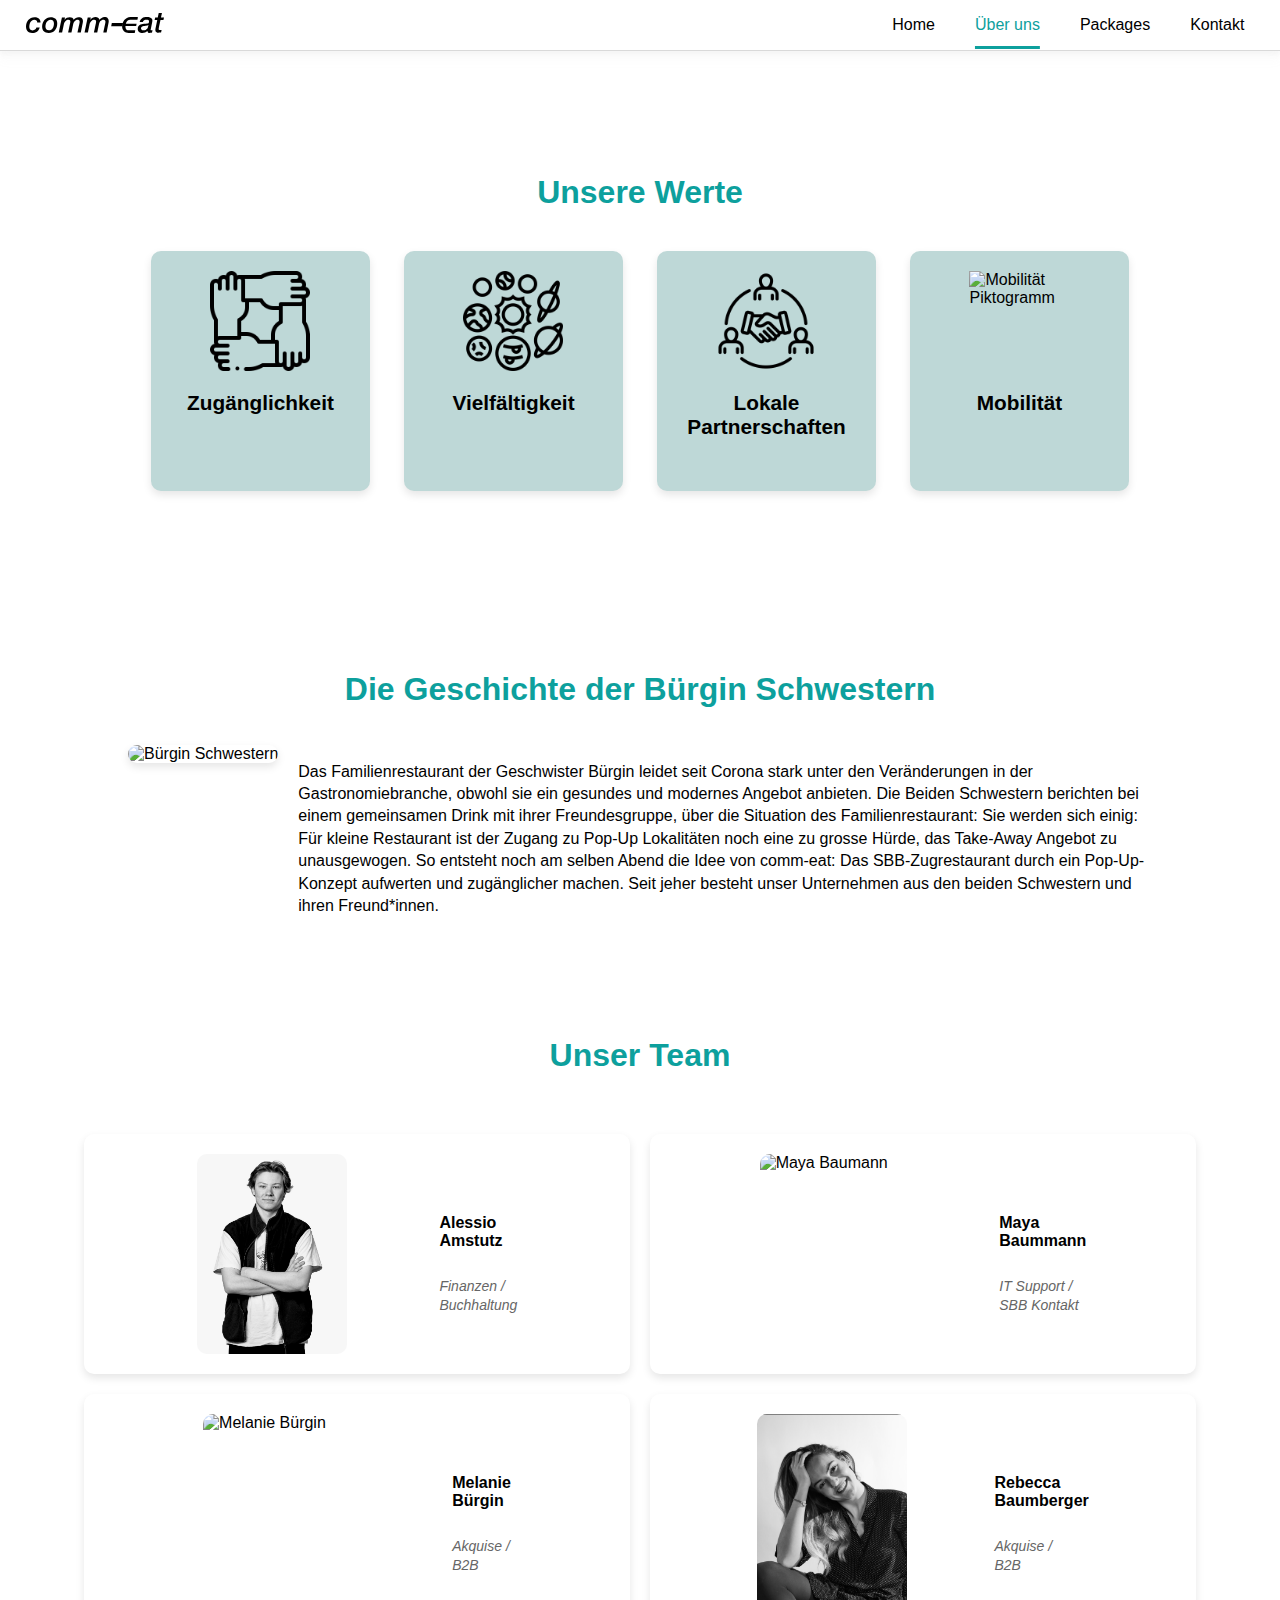
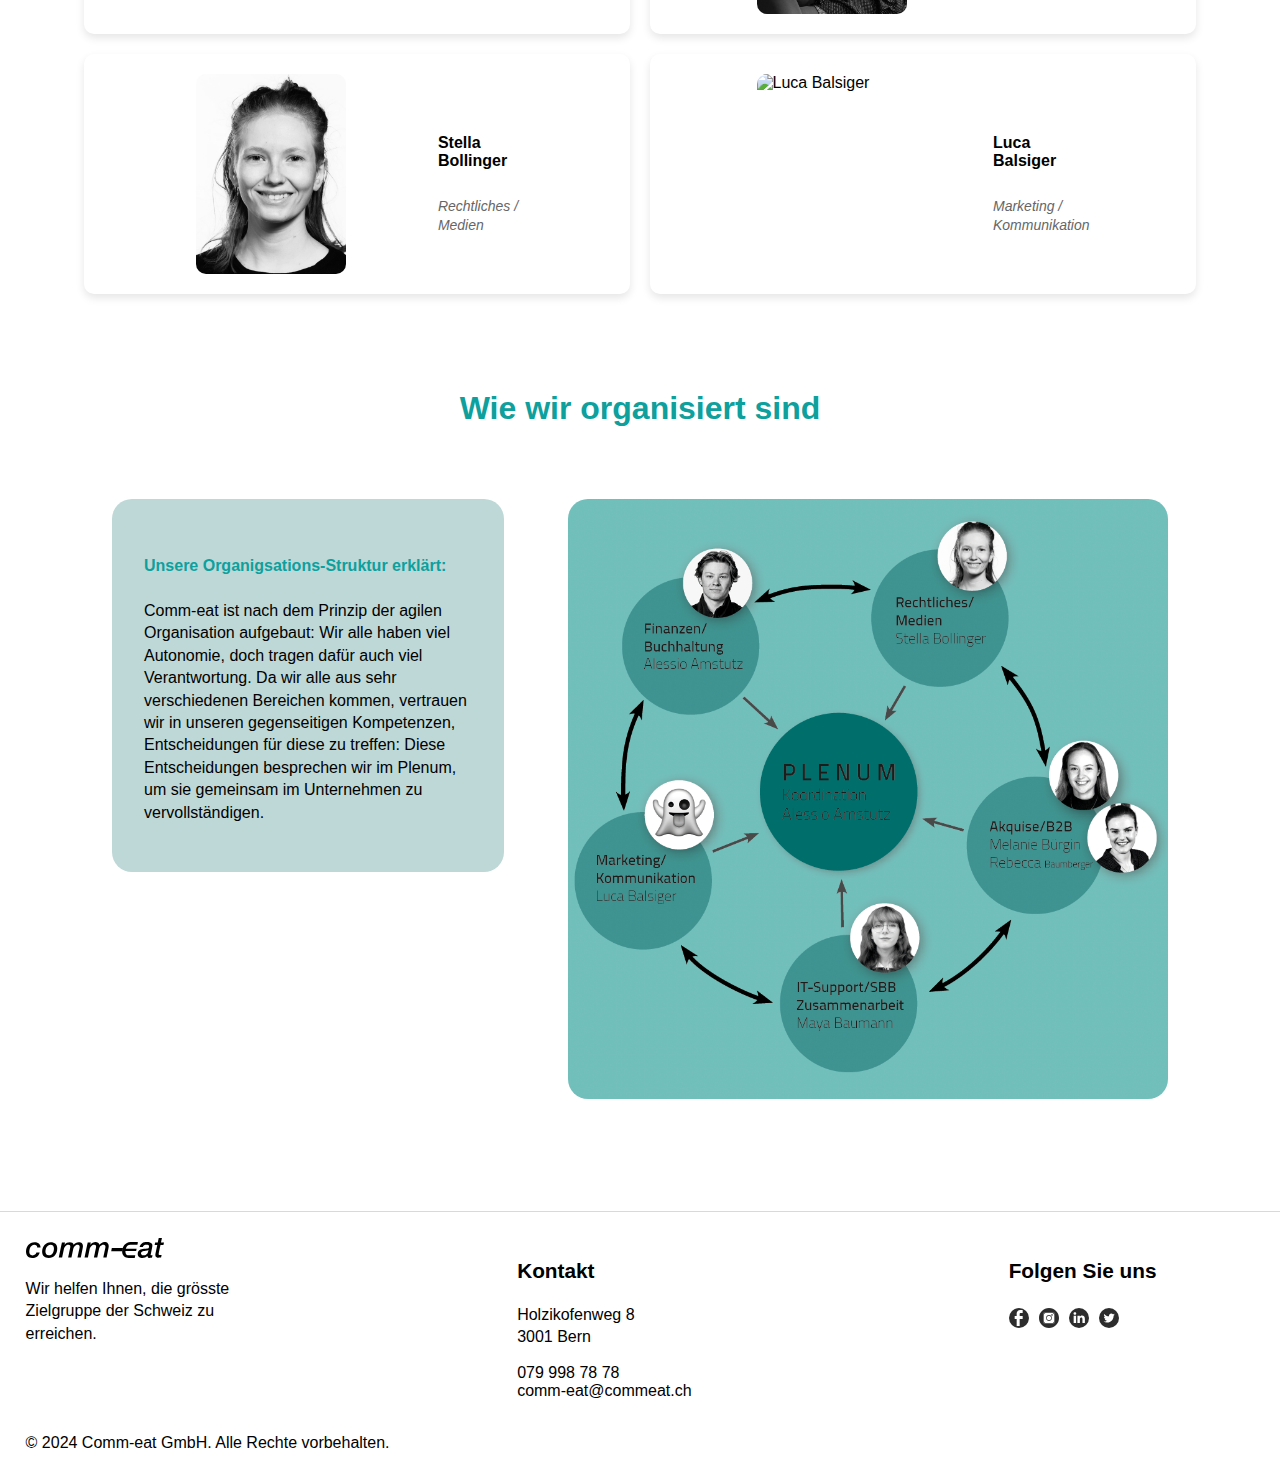
==== commit 320d2110: "FINAL responsive so wirklich" ====
--- a/pages/about/about.html
+++ b/pages/about/about.html
@@ -56,22 +56,22 @@
       <section class="Unsere_Werte">
         <h2>Unsere Werte</h2>
         <div class="Wert-container">
-          <article class="Wert">
-            <img src="../../assets/aboutus/zugaenglich.png" alt="Zugänglichkeit Piktogramm">
-            <h3>Zugänglichkeit</h3>
-          </article>
-          <article class="Wert">
-            <img src="../../assets/aboutus/Vielfalt.png" alt="Vielfalt Piktogramm">
-            <h3>Vielfältigkeit</h3>
-          </article>
-          <article class="Wert">
-            <img src="../../assets/aboutus/LokalPartner.png" alt="Lokale Partner Piktogramm">
-            <h3>Lokale Partnerschaften</h3>
-          </article>
-          <article class="Wert">
-            <img src="../../assets/aboutus/Mobilität.png" alt="Mobilität Piktogramm">
-            <h3>Mobilität</h3>
-          </article>
+                <article class="Wert">
+                <img src="../../assets/aboutus/zugaenglich.png" alt="Zugänglichkeit Piktogramm">
+                <h3>Zugänglichkeit</h3>
+                </article>
+                <article class="Wert">
+                    <img src="../../assets/aboutus/Vielfalt.png" alt="Vielfalt Piktogramm">
+                 <h3>Vielfältigkeit</h3>
+                </article>
+                <article class="Wert">
+                    <img src="../../assets/aboutus/LokalPartner.png" alt="Lokale Partner Piktogramm">
+                    <h3>Lokale Partnerschaften</h3>
+                </article>
+                <article class="Wert">
+                    <img src="../../assets/aboutus/Mobilität.png" alt="Mobilität Piktogramm">
+                    <h3>Mobilität</h3>
+                </article>
         </div>
       </section>
 
--- a/pages/about/about.css
+++ b/pages/about/about.css
@@ -153,88 +153,6 @@
       gap: 20px;
   }
 }
-/* :root {
-  --primary: #0DA09D;
-  --primary-hover: #097674;
-  --SBB-red: #eb0000;
-  --SBB-red-hover: #b40000;
-  --UI-light: #d9d9d9;
-  --UI-dark: #b9b9b9;
-}
-
-* {
-  box-sizing: border-box;
-  font-family: Arial, Helvetica, sans-serif;
-  margin: 0;
-  padding: 0;
-}
-
-body {
-  display: flex;
-  flex-direction: column;
-  min-height: 100vh;
-}
-@media (max-width: 600px) {
-  header {
-    flex-direction: column;
-    align-items: flex-start;
-    /* position: relative; */
-  /* }
-
-  nav ul {
-    flex-direction: column; /* Menü vertikal ausrichten */
-    /* gap: 10px;
-    margin: 20px; 
-  }
-
-  nav li {
-    padding: 10px 20px;
-  }
-} */ */
-
-
-/* header {
-  background-color: var(--primary);
-  color: white;
-  display: flex;
-  justify-content: space-between;
-  align-items: center;
-  padding: 40px 40px;
-  position: sticky;
-  top: 0;
-  z-index: 1000;
-}
-
-header img {
-  height: 40px;
-  filter: invert(1);
-} */
-
-/* Start Navigation styling */
-/* nav ul {
-  display: flex;
-  gap: 15px;
-  list-style: none;
-}
-
-nav li {
-  padding: 10px 40px;
-  border-radius: 20px;
-  background-color: var(--primary-hover);
-  transition: all 0.2s ease;
-  
-}
-
-nav a {
-  text-decoration: none;
-  color: white;
-  font-size: 16px;
-}
-
-nav li:hover {
-  background-color: var(--SBB-red);
-} */ 
-/* End Navigation styling */
 
 /* Start Main Styling */
 
@@ -244,13 +162,13 @@
 }
 
 .Wert-container {
-  display: flex;
-  flex-wrap: wrap; /* Boxen umbrechen, wenn der Platz nicht ausreicht */
-  gap: 20px; /* Abstand zwischen den Boxen */
-  justify-content: ; /* Gleichmäßige Verteilung der Boxen */
-  padding: 20px;
-  width: 100%;
-  height: 60%;
+flex-wrap: wrap;
+display: flex;
+flex-direction: column;
+align-items: center;
+width: 100%;
+gap: 20px; /* Abstand zwischen den Boxen */
+justify-content: space-between; /* Gleichmäßige Verteilung der Boxen */
 }
 
 
@@ -261,61 +179,55 @@
   font-size: 2rem; /* Optional: größere Schrift */
 }
 
-
 .Wert {
   display: flex;
-  flex-direction: column; /* Text und Bild vertikal anordnen */
-  align-items: center; /* Zentriere Inhalte horizontal */
-  justify-content: center; /* Zentriere Inhalte vertikal */
-  text-align: center; /* Textausrichtung */
   background-color: #bed8d7;
   padding: 20px;
   border-radius: 10px;
   box-shadow: 0 4px 8px rgba(0, 0, 0, 0.1);
-  flex: 1 1 1 calc(25% - 20px); /* Flexbox sorgt für vier gleich große Boxen */
-  max-width: calc(25% - 20px); /* Maximalbreite der Box */
-}
-
-
-@media (max-width: 768px) {
-  .Wert {
-    flex: 1 1 100%; /* Eine Box nimmt die volle Breite ein */
-    max-width: 100%; /* Entferne die Maximalbreite */
-    height: auto; /* Höhe basierend auf dem Inhalt */
-    width: 90%; /* Breite auf 90% des Viewports begrenzen */
-    margin-bottom: 20px; /* Abstand zwischen den Boxen */
-  }
-}
-@media (max-width: 768px) {
-  .Wert-container {
-    flex-direction: column; /* Boxen übereinander anordnen */
-    align-items: center;
-    justify-content: center;
-  }
+  width: 60%;
+  flex-direction: column;
+  align-items: center;
 }
 
 .Wert h3 {
-  margin-bottom: 10 px; /* Abstand zwischen Text und Bild */
-  color: var(--primary-hover);
-  margin-top: 30px;
-  background-color: var(--UI-light);
-  padding: 10px 20px;
-  border-radius: 20px;
+  text-align: center;
 }
 
 .Wert img {
   width: 100px;
   height: 100px;
   object-fit: cover;
-  transition: transform 0.3s ease;
-}
-
-.Wert img:hover {
-  transform: scale(1.1); /* Vergrößerung bei Hover */
 }
 
 .Unsere_Werte{
   padding: 5rem; 
+}
+
+/* iPad Version */
+@media (min-width: 768px) {
+  .Wert-container {
+    flex-direction: row;
+  }
+
+  .Wert {
+    width: 40%; /* Breite auf 90% des Viewports begrenzen */
+    height: 200px;
+  }
+  
+}
+
+@media (min-width: 1080px) {
+
+  .Wert-container {
+    justify-content: space-around;
+  }
+
+  .Wert {
+    width:18%; 
+  }
+
+
 }
 /* Start Geschichte Sytling */
 
@@ -336,12 +248,9 @@
 
 .Geschichte h2{
   text-align: center;
-  margin-bottom: 40px; /* Abstand zur Containerbox */
   color: var(--primary);
   font-size: 2rem; /* Optional: größere Schrift */
-  background-color: var(--UI-light);
   padding: 10px 20px;
-  border-radius: 20px;
 }
 
 .Schwestern_img {
@@ -357,14 +266,19 @@
   object-fit: cover; /* Verhindert Verzerrung und schneidet das Bild passend zu */
 } 
 
-.Text p {
-  font-size: 16px; /* Schriftgröße */
-  line-height: 1.63; /* Zeilenhöhe für bessere Lesbarkeit */
-  color: #333; /* Textfarbe */
-  background-color: var(--UI-light);
-  border-radius: 20px;
-  text-align: justify;
-  padding: 2rem;
+@media (max-width: 768px) {
+  .Schwestern {
+    flex-direction: column; /* Elemente vertikal anordnen */
+    flex-wrap: wrap; /* Elemente umbrechen, wenn der Platz nicht ausreicht */
+    align-items: center; /* Zentriere Inhalte */
+    flex: 1 100%; /* Volle Breite */
+  }
+
+  .Schwestern_img img {
+    width: 100%; /* Bild passt sich der Breite an */
+    height: auto; /* Automatische Höhe */
+    flex-wrap: wrap;
+  }
 }
 
 @media (max-width: 1080px) {
@@ -386,9 +300,6 @@
 
 
 /* Start Team Styling */
-
-
-
 
 .Team h2{
   text-align: center;
@@ -515,6 +426,10 @@
   margin: 2rem; 
 }
 
+.Orga_Text h4{
+  color: var(--primary);
+}
+
 .Orga_Text{
   font-size: 16px; /* Schriftgröße */
   line-height: 1.63; /* Zeilenhöhe für bessere Lesbarkeit */
@@ -524,8 +439,10 @@
   border-radius: 20px;
   text-align: justify;
   padding: 2rem;
-}
-
+  background-color: #bed8d7;
+}
+
+/* Responsive iPad */
 @media (max-width: 768px) {
   .Orga_Container {
     flex-direction: column; /* Stapele Bild und Text */
@@ -535,11 +452,23 @@
   .Orga_Container img {
     width: 100%; /* Bild füllt die Breite */
     height: auto; /* Höhe passt sich an */
-    margin: 0; /* Kein externer Rand */
-  }
-
-  .Orga_Text {
-    margin: 20px 0; /* Vertikaler Abstand */
+   
+  }
+}
+
+
+@media (max-width: 1080px) {
+  .Orga_Container {
+    flex-direction: column; /* Elemente vertikal anordnen */
+    flex-wrap: wrap; /* Elemente umbrechen, wenn der Platz nicht ausreicht */
+    align-items: center; /* Zentriere Inhalte */
+    flex: 1 100%; /* Volle Breite */
+  }
+
+  .Orga_Container img {
+    width: 100%; /* Bild passt sich der Breite an */
+    height: auto; /* Automatische Höhe */
+    flex-wrap: wrap;
   }
 }
 
@@ -607,95 +536,3 @@
       gap: 10px;
   }
 }
-
-/* Start Footer Styling */
-/* footer {
-  background-color: var(--UI-light);
-  color: white;
-  padding: 40px 20px;
-  text-align: left;
-
-}
-
-.footer-content {
-  display: flex;
-  flex-wrap: wrap; /* Flexibles Layout für mobile Ansichten */
-  /* justify-content: space-between;
-  gap: 200px;
-  margin-bottom: 20px;
-  padding: 40px;
-}
-
-.footer-content div {
-  flex: 1; /* Gleiche Breite der Spalten */
-  /* min-width: 200px;
-justify-content: left;
-}
-
-.footer-about h3,
-.footer-contact h3,
-.footer-social h3 {
-  font-size: 20px;
-  margin-bottom: 10px;
-
-} */
-
-/* .footer-about p {
-  font-size: 16px;
-  line-height: 1.5;
-}
-
-.footer-contact ul {
-  list-style: none;
-  padding: 0;
-}
-
-.footer-contact li {
-  margin-bottom: 10px;
-  font-size: 16px;
-}
-
-.footer-contact a {
-  text-decoration: none;
-  color: white;
-  transition: color 0.3s ease;
-
-}
-
-.footer-contact a:hover {
-  color: var(--SBB-red);
-}
-
-.footer-social .social-icons {
-  display: flex;
-  gap: 10px;
-
-}
-
-.footer-social img {
-  width: 30px;
-  height: 30px;
-}
-
-.footer-bottom {
-  border-top: 1px solid var(--UI-dark);
-  padding-top: 20px;
-  font-size: 14px;
-  color: var(--UI-dark);
-  text-align: center;
-}
-
-@media (max-width: 600px) {
-  .footer-content {
-    display: flex;
-    flex-direction: column;
-    align-items: center;
-    text-align: center;
-  }
-
-  .footer-about, .footer-contact, .footer-social {
-    margin-bottom: 20px; /* Abstand zwischen den Abschnitten */
-  }
-} */ */ */
-
-/* Ende Footer Styling */--- a/pages/about/about.css
+++ b/pages/about/about.css
@@ -153,88 +153,6 @@
       gap: 20px;
   }
 }
-/* :root {
-  --primary: #0DA09D;
-  --primary-hover: #097674;
-  --SBB-red: #eb0000;
-  --SBB-red-hover: #b40000;
-  --UI-light: #d9d9d9;
-  --UI-dark: #b9b9b9;
-}
-
-* {
-  box-sizing: border-box;
-  font-family: Arial, Helvetica, sans-serif;
-  margin: 0;
-  padding: 0;
-}
-
-body {
-  display: flex;
-  flex-direction: column;
-  min-height: 100vh;
-}
-@media (max-width: 600px) {
-  header {
-    flex-direction: column;
-    align-items: flex-start;
-    /* position: relative; */
-  /* }
-
-  nav ul {
-    flex-direction: column; /* Menü vertikal ausrichten */
-    /* gap: 10px;
-    margin: 20px; 
-  }
-
-  nav li {
-    padding: 10px 20px;
-  }
-} */ */
-
-
-/* header {
-  background-color: var(--primary);
-  color: white;
-  display: flex;
-  justify-content: space-between;
-  align-items: center;
-  padding: 40px 40px;
-  position: sticky;
-  top: 0;
-  z-index: 1000;
-}
-
-header img {
-  height: 40px;
-  filter: invert(1);
-} */
-
-/* Start Navigation styling */
-/* nav ul {
-  display: flex;
-  gap: 15px;
-  list-style: none;
-}
-
-nav li {
-  padding: 10px 40px;
-  border-radius: 20px;
-  background-color: var(--primary-hover);
-  transition: all 0.2s ease;
-  
-}
-
-nav a {
-  text-decoration: none;
-  color: white;
-  font-size: 16px;
-}
-
-nav li:hover {
-  background-color: var(--SBB-red);
-} */ 
-/* End Navigation styling */
 
 /* Start Main Styling */
 
@@ -244,13 +162,13 @@
 }
 
 .Wert-container {
-  display: flex;
-  flex-wrap: wrap; /* Boxen umbrechen, wenn der Platz nicht ausreicht */
-  gap: 20px; /* Abstand zwischen den Boxen */
-  justify-content: ; /* Gleichmäßige Verteilung der Boxen */
-  padding: 20px;
-  width: 100%;
-  height: 60%;
+flex-wrap: wrap;
+display: flex;
+flex-direction: column;
+align-items: center;
+width: 100%;
+gap: 20px; /* Abstand zwischen den Boxen */
+justify-content: space-between; /* Gleichmäßige Verteilung der Boxen */
 }
 
 
@@ -261,61 +179,55 @@
   font-size: 2rem; /* Optional: größere Schrift */
 }
 
-
 .Wert {
   display: flex;
-  flex-direction: column; /* Text und Bild vertikal anordnen */
-  align-items: center; /* Zentriere Inhalte horizontal */
-  justify-content: center; /* Zentriere Inhalte vertikal */
-  text-align: center; /* Textausrichtung */
   background-color: #bed8d7;
   padding: 20px;
   border-radius: 10px;
   box-shadow: 0 4px 8px rgba(0, 0, 0, 0.1);
-  flex: 1 1 1 calc(25% - 20px); /* Flexbox sorgt für vier gleich große Boxen */
-  max-width: calc(25% - 20px); /* Maximalbreite der Box */
-}
-
-
-@media (max-width: 768px) {
-  .Wert {
-    flex: 1 1 100%; /* Eine Box nimmt die volle Breite ein */
-    max-width: 100%; /* Entferne die Maximalbreite */
-    height: auto; /* Höhe basierend auf dem Inhalt */
-    width: 90%; /* Breite auf 90% des Viewports begrenzen */
-    margin-bottom: 20px; /* Abstand zwischen den Boxen */
-  }
-}
-@media (max-width: 768px) {
-  .Wert-container {
-    flex-direction: column; /* Boxen übereinander anordnen */
-    align-items: center;
-    justify-content: center;
-  }
+  width: 60%;
+  flex-direction: column;
+  align-items: center;
 }
 
 .Wert h3 {
-  margin-bottom: 10 px; /* Abstand zwischen Text und Bild */
-  color: var(--primary-hover);
-  margin-top: 30px;
-  background-color: var(--UI-light);
-  padding: 10px 20px;
-  border-radius: 20px;
+  text-align: center;
 }
 
 .Wert img {
   width: 100px;
   height: 100px;
   object-fit: cover;
-  transition: transform 0.3s ease;
-}
-
-.Wert img:hover {
-  transform: scale(1.1); /* Vergrößerung bei Hover */
 }
 
 .Unsere_Werte{
   padding: 5rem; 
+}
+
+/* iPad Version */
+@media (min-width: 768px) {
+  .Wert-container {
+    flex-direction: row;
+  }
+
+  .Wert {
+    width: 40%; /* Breite auf 90% des Viewports begrenzen */
+    height: 200px;
+  }
+  
+}
+
+@media (min-width: 1080px) {
+
+  .Wert-container {
+    justify-content: space-around;
+  }
+
+  .Wert {
+    width:18%; 
+  }
+
+
 }
 /* Start Geschichte Sytling */
 
@@ -336,12 +248,9 @@
 
 .Geschichte h2{
   text-align: center;
-  margin-bottom: 40px; /* Abstand zur Containerbox */
   color: var(--primary);
   font-size: 2rem; /* Optional: größere Schrift */
-  background-color: var(--UI-light);
   padding: 10px 20px;
-  border-radius: 20px;
 }
 
 .Schwestern_img {
@@ -357,14 +266,19 @@
   object-fit: cover; /* Verhindert Verzerrung und schneidet das Bild passend zu */
 } 
 
-.Text p {
-  font-size: 16px; /* Schriftgröße */
-  line-height: 1.63; /* Zeilenhöhe für bessere Lesbarkeit */
-  color: #333; /* Textfarbe */
-  background-color: var(--UI-light);
-  border-radius: 20px;
-  text-align: justify;
-  padding: 2rem;
+@media (max-width: 768px) {
+  .Schwestern {
+    flex-direction: column; /* Elemente vertikal anordnen */
+    flex-wrap: wrap; /* Elemente umbrechen, wenn der Platz nicht ausreicht */
+    align-items: center; /* Zentriere Inhalte */
+    flex: 1 100%; /* Volle Breite */
+  }
+
+  .Schwestern_img img {
+    width: 100%; /* Bild passt sich der Breite an */
+    height: auto; /* Automatische Höhe */
+    flex-wrap: wrap;
+  }
 }
 
 @media (max-width: 1080px) {
@@ -386,9 +300,6 @@
 
 
 /* Start Team Styling */
-
-
-
 
 .Team h2{
   text-align: center;
@@ -515,6 +426,10 @@
   margin: 2rem; 
 }
 
+.Orga_Text h4{
+  color: var(--primary);
+}
+
 .Orga_Text{
   font-size: 16px; /* Schriftgröße */
   line-height: 1.63; /* Zeilenhöhe für bessere Lesbarkeit */
@@ -524,8 +439,10 @@
   border-radius: 20px;
   text-align: justify;
   padding: 2rem;
-}
-
+  background-color: #bed8d7;
+}
+
+/* Responsive iPad */
 @media (max-width: 768px) {
   .Orga_Container {
     flex-direction: column; /* Stapele Bild und Text */
@@ -535,11 +452,23 @@
   .Orga_Container img {
     width: 100%; /* Bild füllt die Breite */
     height: auto; /* Höhe passt sich an */
-    margin: 0; /* Kein externer Rand */
-  }
-
-  .Orga_Text {
-    margin: 20px 0; /* Vertikaler Abstand */
+   
+  }
+}
+
+
+@media (max-width: 1080px) {
+  .Orga_Container {
+    flex-direction: column; /* Elemente vertikal anordnen */
+    flex-wrap: wrap; /* Elemente umbrechen, wenn der Platz nicht ausreicht */
+    align-items: center; /* Zentriere Inhalte */
+    flex: 1 100%; /* Volle Breite */
+  }
+
+  .Orga_Container img {
+    width: 100%; /* Bild passt sich der Breite an */
+    height: auto; /* Automatische Höhe */
+    flex-wrap: wrap;
   }
 }
 
@@ -607,95 +536,3 @@
       gap: 10px;
   }
 }
-
-/* Start Footer Styling */
-/* footer {
-  background-color: var(--UI-light);
-  color: white;
-  padding: 40px 20px;
-  text-align: left;
-
-}
-
-.footer-content {
-  display: flex;
-  flex-wrap: wrap; /* Flexibles Layout für mobile Ansichten */
-  /* justify-content: space-between;
-  gap: 200px;
-  margin-bottom: 20px;
-  padding: 40px;
-}
-
-.footer-content div {
-  flex: 1; /* Gleiche Breite der Spalten */
-  /* min-width: 200px;
-justify-content: left;
-}
-
-.footer-about h3,
-.footer-contact h3,
-.footer-social h3 {
-  font-size: 20px;
-  margin-bottom: 10px;
-
-} */
-
-/* .footer-about p {
-  font-size: 16px;
-  line-height: 1.5;
-}
-
-.footer-contact ul {
-  list-style: none;
-  padding: 0;
-}
-
-.footer-contact li {
-  margin-bottom: 10px;
-  font-size: 16px;
-}
-
-.footer-contact a {
-  text-decoration: none;
-  color: white;
-  transition: color 0.3s ease;
-
-}
-
-.footer-contact a:hover {
-  color: var(--SBB-red);
-}
-
-.footer-social .social-icons {
-  display: flex;
-  gap: 10px;
-
-}
-
-.footer-social img {
-  width: 30px;
-  height: 30px;
-}
-
-.footer-bottom {
-  border-top: 1px solid var(--UI-dark);
-  padding-top: 20px;
-  font-size: 14px;
-  color: var(--UI-dark);
-  text-align: center;
-}
-
-@media (max-width: 600px) {
-  .footer-content {
-    display: flex;
-    flex-direction: column;
-    align-items: center;
-    text-align: center;
-  }
-
-  .footer-about, .footer-contact, .footer-social {
-    margin-bottom: 20px; /* Abstand zwischen den Abschnitten */
-  }
-} */ */ */
-
-/* Ende Footer Styling */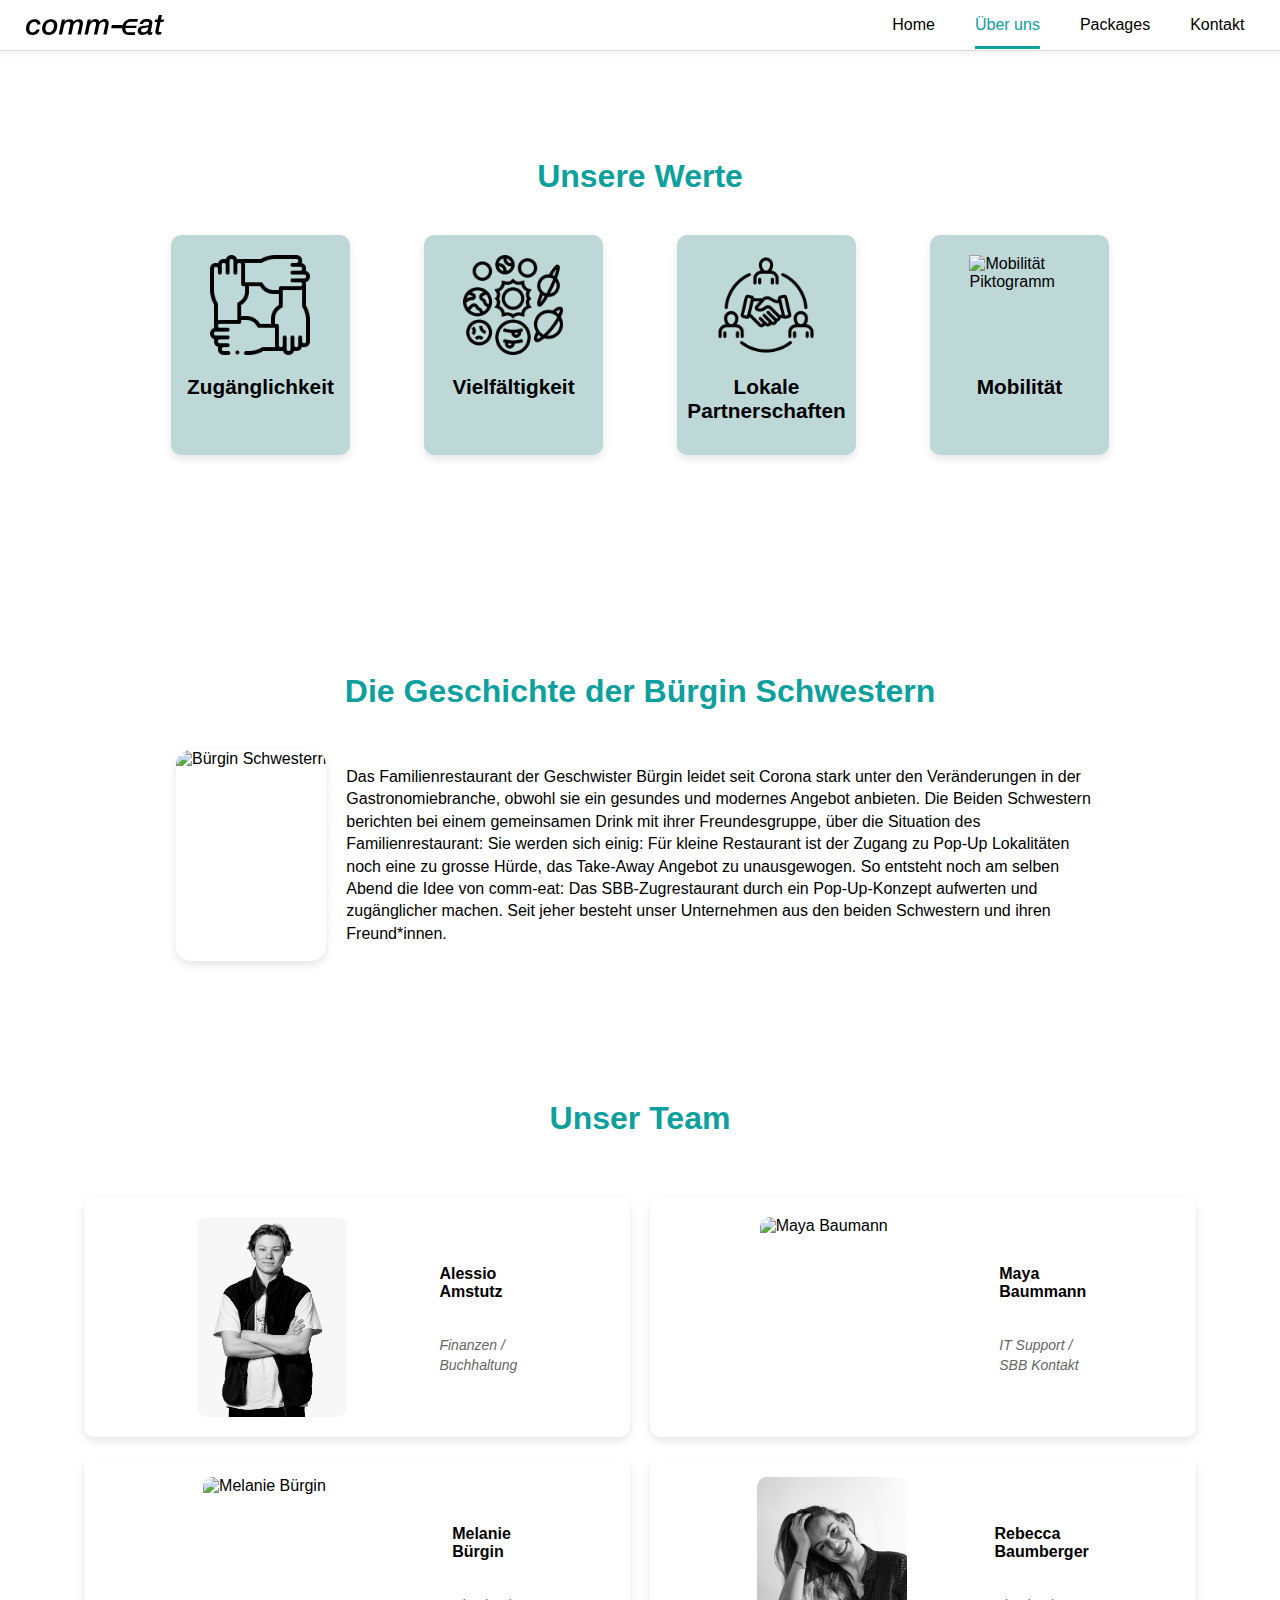
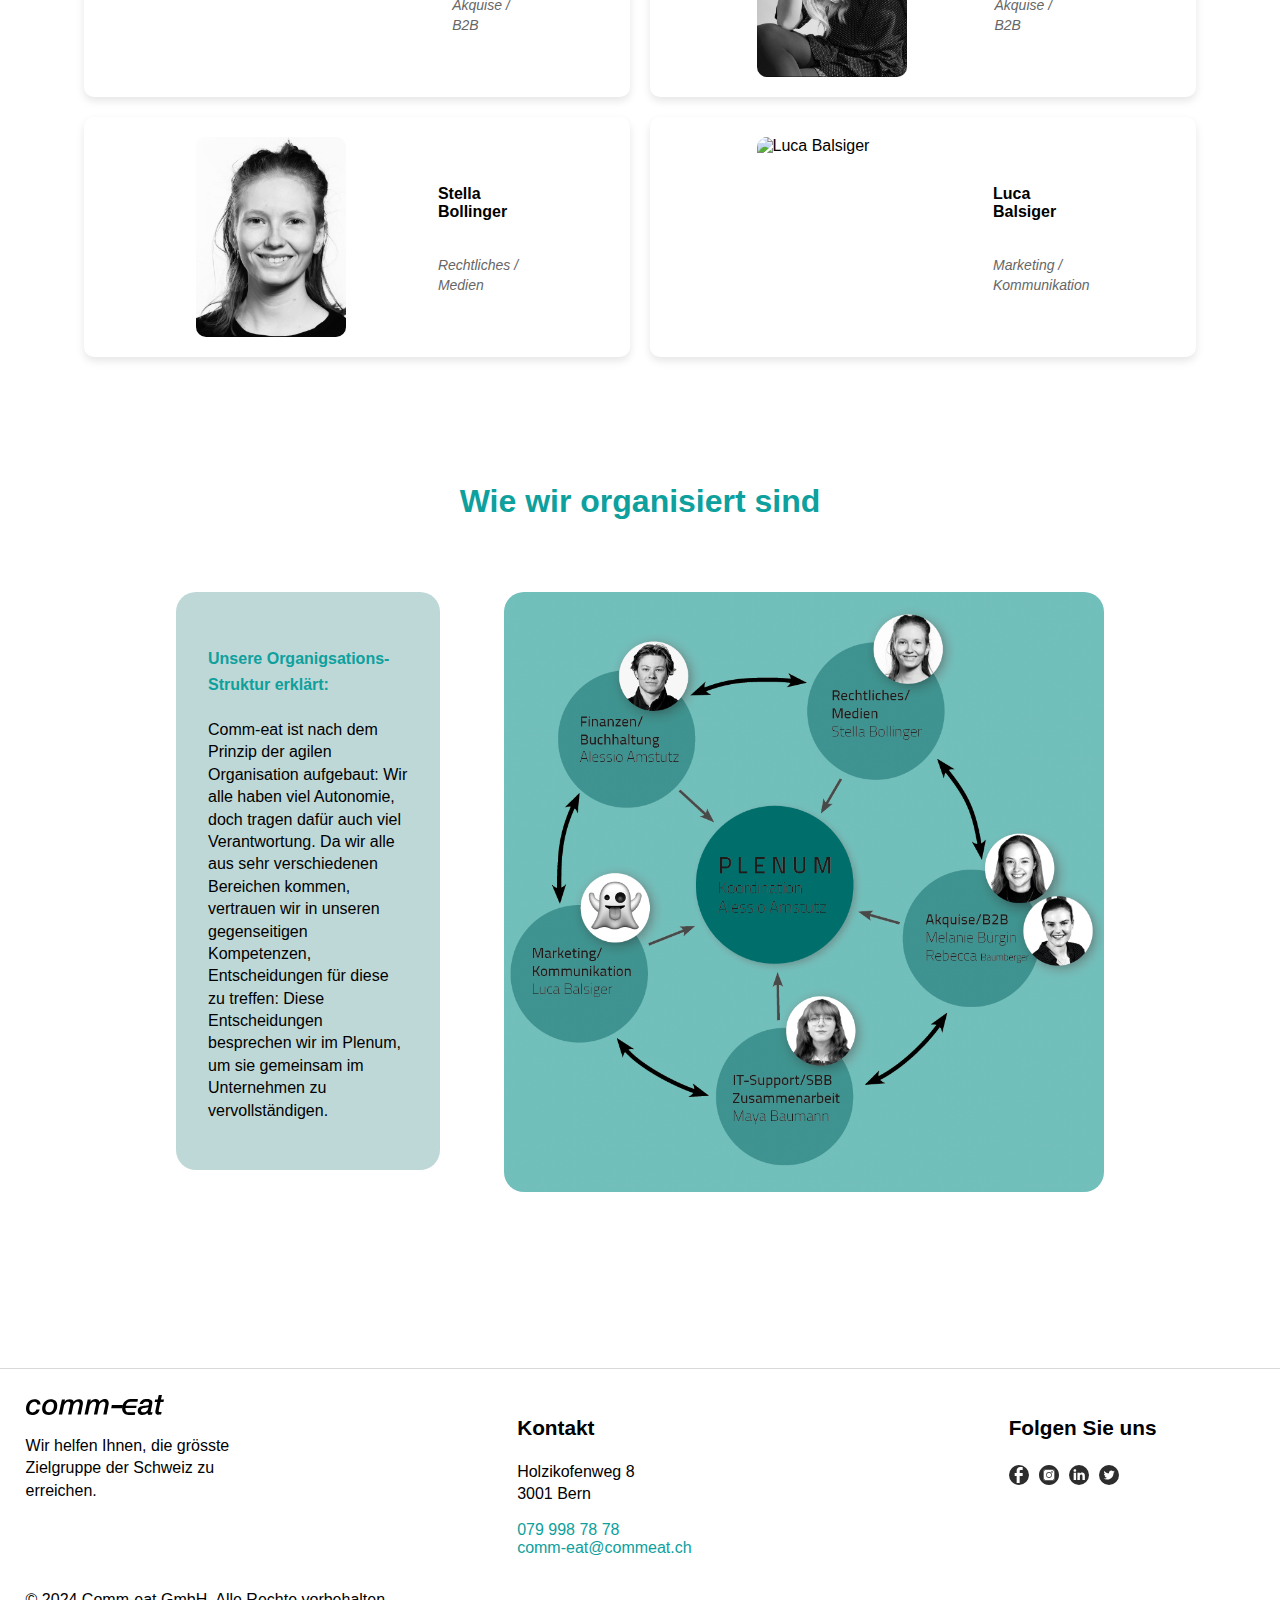
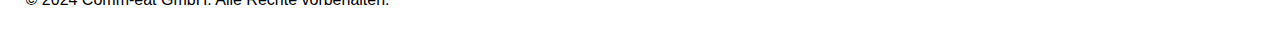
==== commit e8650747: "code opimieren" ====
--- a/pages/about/about.html
+++ b/pages/about/about.html
@@ -4,17 +4,16 @@
 <head>
     <meta charset="UTF-8">
     <meta name="viewport" content="width=device-width, initial-scale=1.0">
+    <link rel="stylesheet" href="../../style.css">
     <link rel="stylesheet" href="about.css">
     <title>comm-eat</title>
     <meta name="description" content="Comm-eat - Erreichen Sie die größte Zielgruppe der Schweiz">
     <meta name="keywords" content="Comm-eat, Zielgruppe, Restaurants, Schweiz">
 </head>
-
+<body>
     <header>
         <nav>
-            <div class="logo">
              <img src="../../assets/logo.svg"> 
-            </div>
              
              <ul>
                  <a href="../../index.html"><li>Home</li></a>
@@ -51,125 +50,122 @@
 <!-- Ende Header -->
 
 <!-- Start Inhalt -->
-<body>
 <main class="about_overview"> 
-      <section class="Unsere_Werte">
+    <section class="Unsere_Werte">
         <h2>Unsere Werte</h2>
         <div class="Wert-container">
-                <article class="Wert">
+            <article class="Wert">
                 <img src="../../assets/aboutus/zugaenglich.png" alt="Zugänglichkeit Piktogramm">
                 <h3>Zugänglichkeit</h3>
-                </article>
-                <article class="Wert">
-                    <img src="../../assets/aboutus/Vielfalt.png" alt="Vielfalt Piktogramm">
-                 <h3>Vielfältigkeit</h3>
-                </article>
-                <article class="Wert">
-                    <img src="../../assets/aboutus/LokalPartner.png" alt="Lokale Partner Piktogramm">
-                    <h3>Lokale Partnerschaften</h3>
-                </article>
-                <article class="Wert">
-                    <img src="../../assets/aboutus/Mobilität.png" alt="Mobilität Piktogramm">
-                    <h3>Mobilität</h3>
-                </article>
-        </div>
-      </section>
-
-<section class="Geschichte">
-<h2>Die Geschichte der Bürgin Schwestern</h2>
-<article class="Schwestern">
-   <div class="Schwestern_img">
-    <img src="../../assets/aboutus/Schwestern.jpg" alt="Bürgin Schwestern">
-    </div>
-    <div class="Text">
-    <p>
-        Das Familienrestaurant der Geschwister Bürgin
-        leidet seit Corona stark unter den Veränderungen
-        in der Gastronomiebranche, obwohl sie ein gesundes 
-        und modernes Angebot anbieten. Die Beiden Schwestern 
-        berichten bei einem gemeinsamen Drink mit ihrer Freundesgruppe, 
-        über die Situation des Familienrestaurant: Sie werden sich einig:
-        Für kleine Restaurant ist der Zugang zu Pop-Up Lokalitäten noch eine 
-        zu grosse Hürde, das Take-Away Angebot zu unausgewogen. So entsteht 
-        noch am selben Abend die Idee von comm-eat: Das SBB-Zugrestaurant durch
-        ein Pop-Up-Konzept aufwerten und zugänglicher machen. Seit jeher besteht
-        unser Unternehmen aus den beiden Schwestern und ihren Freund*innen.
-    </p>
-    </div>
-</article>
-      </section>
-
-<section class="Team">
-<h2>Unser Team</h2>
-<div class="Team_Container">
-<article class="Teammember" data-email="alessio.amstutz@commeat.ch">
-    <img src="../../assets/portraits/Alessio.jpg" alt="Alessio Amstutz">
-    <div class="text">
-    <h4>Alessio <br> Amstutz</h4>
-    <p>Finanzen /<br>Buchhaltung</p>
-</div>
-</article>
-
-<article class="Teammember" data-email="maya.baumann@commeat.ch">
-    <img src="../../assets/portraits/Maya.png" alt="Maya Baumann">
-    <div class="text">
-    <h4>Maya <br> Baummann</h4>
-    <p>IT Support /<br>SBB Kontakt</p>
-    </div>
-</article>
-
-<article class="Teammember" data-email="melanie.buergin@commeat.ch">
-    <img src="../../assets/portraits/Melanie.jpg" alt="Melanie Bürgin">
-    <div class="text">
-    <h4>Melanie <br> Bürgin</h4>
-    <p>Akquise / <br> B2B </p>
-</div>
-</article>
-
-<article class="Teammember" data-email="rebecca.baumberger@commeat.ch">
-    <img src="../../assets/portraits/Rebecca.jpg" alt="Rebecca Baumberger">
-    <div class="text">
-    <h4>Rebecca <br> Baumberger</h4>
-    <p>Akquise / <br> B2B </p>
-</div>
-</article>
-
-<article class="Teammember" data-email="stella.bollinger@commeat.ch">
-    <img src="../../assets/portraits/Stella.jpg" alt="Stella Bollinger">
-   <div class="text">
-    <h4>Stella <br> Bollinger</h4>
-    <p> Rechtliches / <br> Medien    </p>
-   </div>
-</article>
-
-<article class="Teammember" data-email="luca.balsiger@commeat.ch">
-    <img src="#" alt="Luca Balsiger">
-    <div class="text">
-    <h4>Luca <br> Balsiger</h4>
-    <p> Marketing / <br> Kommunikation </p>
-</div>
-</article>
-</div>
-</section>
-
-<section class="Organisation">
-<h2>Wie wir organisiert sind</h2>
-<article class="Orga_Container">
-    <img src="../../assets/aboutus/Organigramm.png" alt="Organigramm Comm-eat">
-<div class="Orga_Text">
-    <h4>Unsere Organigsations-Struktur erklärt:</h4>
-    <p>Comm-eat ist nach dem Prinzip der agilen Organisation aufgebaut: 
-    Wir alle haben viel Autonomie, doch tragen dafür auch viel Verantwortung. 
-    Da wir alle aus sehr verschiedenen Bereichen kommen, vertrauen wir in unseren 
-    gegenseitigen Kompetenzen, Entscheidungen für diese zu treffen: Diese
-    Entscheidungen besprechen wir im Plenum, um sie gemeinsam im Unternehmen zu 
-    vervollständigen. </p>
-</div>
-</article>
-</section>
-
-    </main>
-  </body>
+            </article>
+            <article class="Wert">
+                <img src="../../assets/aboutus/Vielfalt.png" alt="Vielfalt Piktogramm">
+                <h3>Vielfältigkeit</h3>
+            </article>
+            <article class="Wert">
+                <img src="../../assets/aboutus/LokalPartner.png" alt="Lokale Partner Piktogramm">
+                <h3>Lokale Partnerschaften</h3>
+            </article>
+            <article class="Wert">
+                <img src="../../assets/aboutus/Mobilität.png" alt="Mobilität Piktogramm">
+                <h3>Mobilität</h3>
+            </article>
+        </div>
+    </section>
+
+    <section class="Geschichte">
+        <h2>Die Geschichte der Bürgin Schwestern</h2>
+        <article class="Schwestern">
+            <div class="Schwestern_img">
+                <img src="../../assets/aboutus/Schwestern.jpg" alt="Bürgin Schwestern">
+            </div>
+            <p class="Text">
+                Das Familienrestaurant der Geschwister Bürgin
+                leidet seit Corona stark unter den Veränderungen
+                in der Gastronomiebranche, obwohl sie ein gesundes 
+                und modernes Angebot anbieten. Die Beiden Schwestern 
+                berichten bei einem gemeinsamen Drink mit ihrer Freundesgruppe, 
+                über die Situation des Familienrestaurant: Sie werden sich einig:
+                Für kleine Restaurant ist der Zugang zu Pop-Up Lokalitäten noch eine 
+                zu grosse Hürde, das Take-Away Angebot zu unausgewogen. So entsteht 
+                noch am selben Abend die Idee von comm-eat: Das SBB-Zugrestaurant durch
+                ein Pop-Up-Konzept aufwerten und zugänglicher machen. Seit jeher besteht
+                unser Unternehmen aus den beiden Schwestern und ihren Freund*innen.
+            </p>
+        </article>
+    </section>
+
+    <section class="Team">
+        <h2>Unser Team</h2>
+
+        <div class="Team_Container">
+            <article class="Teammember" data-email="alessio.amstutz@commeat.ch">
+                <img src="../../assets/portraits/Alessio.jpg" alt="Alessio Amstutz">
+                <div class="text">
+                    <h4>Alessio <br> Amstutz</h4>
+                    <p>Finanzen /<br>Buchhaltung</p>
+                </div>
+            </article>
+
+            <article class="Teammember" data-email="maya.baumann@commeat.ch">
+                <img src="../../assets/portraits/Maya.png" alt="Maya Baumann">
+                <div class="text">
+                    <h4>Maya <br> Baummann</h4>
+                    <p>IT Support /<br>SBB Kontakt</p>
+                </div>
+            </article>
+
+            <article class="Teammember" data-email="melanie.buergin@commeat.ch">
+                <img src="../../assets/portraits/Melanie.jpg" alt="Melanie Bürgin">
+                <div class="text">
+                    <h4>Melanie <br> Bürgin</h4>
+                    <p>Akquise / <br> B2B </p>
+                </div>
+            </article>
+
+            <article class="Teammember" data-email="rebecca.baumberger@commeat.ch">
+                <img src="../../assets/portraits/Rebecca.jpg" alt="Rebecca Baumberger">
+                <div class="text">
+                    <h4>Rebecca <br> Baumberger</h4>
+                    <p>Akquise / <br> B2B </p>
+                </div>
+            </article>
+
+            <article class="Teammember" data-email="stella.bollinger@commeat.ch">
+                <img src="../../assets/portraits/Stella.jpg" alt="Stella Bollinger">
+                <div class="text">
+                    <h4>Stella <br> Bollinger</h4>
+                    <p> Rechtliches / <br> Medien    </p>
+                </div>
+            </article>
+
+            <article class="Teammember" data-email="luca.balsiger@commeat.ch">
+                <img src="#" alt="Luca Balsiger">
+                <div class="text">
+                    <h4>Luca <br> Balsiger</h4>
+                    <p> Marketing / <br> Kommunikation </p>
+                </div>
+            </article>
+        </div>
+    </section>
+
+    <section class="Organisation">
+        <h2>Wie wir organisiert sind</h2>
+        <article class="Orga_Container">
+            <img src="../../assets/aboutus/Organigramm.png" alt="Organigramm Comm-eat">
+            <div class="Orga_Text">
+                <h4>Unsere Organigsations-Struktur erklärt:</h4>
+                <p>Comm-eat ist nach dem Prinzip der agilen Organisation aufgebaut: 
+                Wir alle haben viel Autonomie, doch tragen dafür auch viel Verantwortung. 
+                Da wir alle aus sehr verschiedenen Bereichen kommen, vertrauen wir in unseren 
+                gegenseitigen Kompetenzen, Entscheidungen für diese zu treffen: Diese
+                Entscheidungen besprechen wir im Plenum, um sie gemeinsam im Unternehmen zu 
+                vervollständigen. </p>
+            </div>
+        </article>
+    </section>
+
+</main>
   
 <!-- Ende Inhalt -->
 
@@ -206,35 +202,6 @@
         <p>&copy 2024 Comm-eat GmbH. Alle Rechte vorbehalten.</p>
     </div>
 </footer>
-
-<!-- <footer>
-    <div class="footer-content">
-        <div class="footer-about">
-            <h3>Comm-eat GmbH</h3>
-            <p>Wir helfen Ihnen, die grösste Zielgruppe der Schweiz zu erreichen.</p>
-        </div>
-        <div class="footer-contact">
-            <h3>Kontakt</h3>
-            <ul>
-                <li><a href="tel:0799987878">079 998 7878</a></li>
-                <li><a href="mailto:comm-eat@commeat.ch">comm-eat@commeat.ch</a></li>
-            </ul>
-        </div>
-        <div class="footer-social">
-            <h3>Folgen Sie uns</h3>
-            <div class="social-icons">
-                <a href="#"><img src="../../assets/socialmedia/Facebook.svg" alt="Facebook"></a>
-                <a href="#"><img src="../../assets/socialmedia/Instagram.svg" alt="Instagram"></a>
-                <a href="#"><img src="../../assets/socialmedia/Linkedin.svg" alt="LinkedIn"></a>
-                <a href="#"><img src="../../assets/socialmedia/Twitter.svg" alt="Twitter"></a>
-
-            </div>
-        </div>
-    </div>
-    <div class="footer-bottom">
-        <p>&copy; 2024 Comm-eat GmbH. Alle Rechte vorbehalten.</p>
-    </div>
-</footer> -->
-<!-- Ende Footer -->
-
- </html>+</body>
+ 
+</html>--- a/style.css
+++ b/style.css
@@ -0,0 +1,234 @@
+/*Style Allgemein*/
+:root {
+    /* Farben */
+    --primary: #0da09d;
+    --primary_hover: #097674;
+    --SBB_red: #eb0000;
+    --SBB_red_hover: #b40000;
+    --UI: #d9d9d9;
+    --UI_dark: #b9b9b9;
+
+    --primary-alpha-20: rgba(13, 160, 157, 0.2);
+}
+
+* {
+    font-family: "Lucida Sans", "Lucida Sans Regular", "Lucida Grande",
+        "Lucida Sans Unicode", Geneva, Verdana, sans-serif;
+}
+
+h1 {
+    margin: 0px;
+}
+
+h2 {
+    font-weight: 800;
+    font-size: 1.5em;
+    text-align: left;
+    color: black;
+}
+
+h3 {
+    font-weight: 800;
+    font-size: 1.3em;
+    text-align: left;
+    color: black;
+}
+
+h4 {
+    text-align: left;
+    color: black;
+}
+
+p {
+    font-weight: 200;
+    font-size: 1em;
+    line-height: 1.4;
+    text-align: left;
+    color: black;
+}
+
+ul {
+    list-style: none;
+    padding: 0;
+}
+
+a {
+    color: var(--primary);
+    text-decoration: none;
+}
+
+a:hover {
+    color: var(--primary_hover);
+}
+
+button {
+    width: 250px;
+    font-weight: 200;
+    font-size: 1em;
+    border-radius: 40px;
+    border: 0px;
+    padding: 20px;
+    margin-top: 30px;
+    background-color: var(--primary);
+    color: white;
+    box-shadow: 0 12px 16px 0 rgba(0, 0, 0, 0.1),
+        0 5px 5px 0 rgba(0, 0, 0, 0.11);
+    cursor: pointer;
+}
+
+button:hover {
+    background-color: var(--primary_hover);
+}
+
+main {
+    display: flex; /*Übergeordnetes Element*/
+    flex-direction: column;
+    justify-content: center; /*Untergeordnete Elemente (div und form) in Horinzontale Linie in der Mitte anorden*/
+    width: 90%;
+    align-self: center;
+}
+
+body {
+    display: flex;
+    flex-direction: column;
+    margin: 0px;
+    padding: 0px;
+}
+
+header {
+    position: sticky;
+    z-index: 100;
+    top: 0;
+    background-color: white;
+}
+
+/*Style Navigation Mobile*/
+nav {
+    display: flex;
+    flex-direction: column;
+    align-items: center;
+    justify-content: space-between;
+    height: 82px;
+    border-style: solid;
+    border-color: var(--UI);
+    border-width: 0px 0px 1px 0px;
+    box-shadow: 0 10px 10px 0 rgba(181, 181, 181, 0.038),
+        0 4px 4px 0 rgba(189, 189, 189, 0.11);
+}
+
+nav ul {
+    display: flex;
+    flex-direction: row;
+    justify-content: space-between;
+    list-style: none;
+    padding: 0px;
+    margin-top: 8px;
+}
+
+nav img {
+    height: 20px;
+    margin-top: 10px;
+}
+
+nav li {
+    padding: 10px 10px;
+    color: black;
+}
+
+nav .active li {
+    color: var(--primary);
+    text-decoration: underline;
+    text-decoration-color: var(--primary);
+    text-decoration-thickness: 3px;
+    text-underline-offset: 16px;
+}
+
+nav a {
+    text-decoration: none;
+    font-size: 1em;
+}
+
+/*Style Navigation Desktop*/
+@media (min-width: 768px) {
+    /*Navigation*/
+    nav {
+        display: flex;
+        flex-direction: row;
+        align-items: center;
+        justify-content: space-between;
+        height: 50px;
+        padding: 0% 2% 0% 2%;
+    }
+
+    nav img {
+        margin-top: 0;
+    }
+
+    nav ul {
+        gap: 20px;
+        margin-top: 16px;
+    }
+}
+
+/*Footer Mobile*/
+footer {
+    display: flex; /*Übergeordnetes Element*/
+    flex-direction: column;
+    justify-content: center; /*Untergeordnete Elemente (div und form) in Horinzontale Linie in der Mitte anorden*/
+    width: 100%;
+    margin-top: 5%;
+    padding-bottom: 1%;
+    border-style: solid;
+    border-color: var(--UI);
+    border-width: 1px 0px 0px 0px;
+}
+
+.footer-content {
+    display: flex;
+    flex-direction: column;
+    justify-content: space-between;
+    padding: 5% 2% 0% 2%;
+}
+
+.footerspalte {
+    width: 100%;
+}
+
+.footerspalte h3 {
+    display: none;
+}
+
+.footerspalte img {
+    height: 20px;
+}
+
+.footerspalte .social-icons {
+    display: flex;
+    gap: 10px;
+    padding: 2% 0%;
+}
+
+.footer-bottom {
+    padding: 0% 0% 0% 2%;
+}
+
+/*Footer Desktop*/
+@media (min-width: 1080px) {
+    .footer-content {
+        flex-direction: row;
+        padding: 2% 2% 0% 2%;
+    }
+
+    .footerspalte {
+        width: 20%;
+    }
+
+    .footerspalte h3 {
+        display: block;
+    }
+
+    .footer-bottom {
+        padding: 0% 0% 0% 2%;
+        height: 50px;
+    }
+}
--- a/pages/about/about.css
+++ b/pages/about/about.css
@@ -1,538 +1,276 @@
-/*Style Allgemein*/
-:root {
-  /* Farben */
-  --primary: #0DA09D;
-  --primary_hover: #097674;
-  --SBB_red: #eb0000;
-  --SBB_red_hover: #b40000;
-  --UI: #d9d9d9;
-  --UI_dark: #b9b9b9;
-
-  --primary-alpha-20: rgba(13, 160, 157, .2);
-}
-
-*{
-  font-family: 'Lucida Sans', 'Lucida Sans Regular', 'Lucida Grande', 'Lucida Sans Unicode', Geneva, Verdana, sans-serif;
-}
-
-h1{
-  margin: 0px;
-}
-
-h2{
-  font-weight: 800;
-  font-size: 1.5em;
-  text-align: left;
-  color:black;
-}
-
-h3{
-  font-weight: 800;
-  font-size: 1.3em;
-  text-align: left;
-  color:black;
-}
-
-h4{
-  text-align: left;
-  color: black;
-}
-
-p{
-  font-weight: 200;
-  font-size: 1em;
-  line-height: 1.4;
-  text-align: left;
-  color: black;
-}
-
-ul{
-  list-style: none;
-  padding: 0;
-}
-
-
-a{
-  color: black;
-  text-decoration: none;
-}
-
-a:hover{
-  color: var(--primary)
-}
-
-
-button{
-  width: 40%;
-  font-weight: 200;
-  border-radius: 40px;
-  border:0px;
-  padding:20px;
-  margin-top:30px;
-  background-color: var(--primary);
-  color: white;
-  box-shadow: 0 12px 16px 0 rgba(0,0,0,0.10),0 5px 5px 0 rgba(0, 0, 0, 0.11);
-}
-
-button:hover {
-  background-color: var(--primary_hover);
-}
-
-main{
-  display: flex; /*Übergeordnetes Element*/
-  flex-direction: column;
-  justify-content: center; /*Untergeordnete Elemente (div und form) in Horinzontale Linie in der Mitte anorden*/
-  width: 90%;
-  align-self: center;
-}
-
-body {
-  display: flex;
-  flex-direction: column;
-  margin:0px;
-  padding: 0px;
-}
-
-/*Style Navigation Mobile*/
-nav{
-  display: flex;
-  flex-direction: column;
-  align-items: center;
-  justify-content: space-between;
-  height: 82px;
-  border-style: solid;
-  border-color: var(--UI);
-  border-width: 0px 0px 1px 0px;
-  box-shadow: 0 10px 10px 0 rgba(181, 181, 181, 0.038),0 4px 4px 0 rgba(189, 189, 189, 0.11);
-}
-
-nav ul {
-  display: flex;
-  flex-direction: row;
-  justify-content: space-between;
-  list-style: none;
-  padding: 0px;
-}
-
-.logo img{
-  height: 20px;
-}
-
-nav li {
-  padding: 10px 10px;
-  color: black;
-}
-
-nav .active li {
-  color: var(--primary);
-  text-decoration: underline;
-  text-decoration-color:var(--primary);
-  text-decoration-thickness: 3px;
-  text-underline-offset: 16px;
-}
-
-nav a {
-  text-decoration: none;
-  font-size: 1em;
-}
-
-/*Style Navigation Desktop*/
-@media(min-width:768px){
-  
-  /*Navigation*/
-  nav{
-  display: flex;
-  flex-direction: row;
-  align-items: center;
-  justify-content: space-between;
-  height: 50px;
-  padding: 0% 2% 0% 2%;
-  }
-
-  nav ul{
-      gap: 20px;
-  }
-}
-
-/* Start Main Styling */
-
-.about_overview{
-  background-color: var();
-  padding-top: 1rem;
-}
-
 .Wert-container {
-flex-wrap: wrap;
-display: flex;
-flex-direction: column;
-align-items: center;
-width: 100%;
-gap: 20px; /* Abstand zwischen den Boxen */
-justify-content: space-between; /* Gleichmäßige Verteilung der Boxen */
-}
-
+    flex-wrap: wrap;
+    display: flex;
+    flex-direction: column;
+    align-items: center;
+    width: 100%;
+    gap: 20px; /* Abstand zwischen den Boxen */
+    justify-content: space-between; /* Gleichmäßige Verteilung der Boxen */
+}
 
 .Unsere_Werte h2 {
-  text-align: center;
-  margin-bottom: 40px; /* Abstand zur Containerbox */
-  color: var(--primary);
-  font-size: 2rem; /* Optional: größere Schrift */
+    text-align: center;
+    margin-bottom: 40px; /* Abstand zur Containerbox */
+    color: var(--primary);
+    font-size: 2rem; /* Optional: größere Schrift */
 }
 
 .Wert {
-  display: flex;
-  background-color: #bed8d7;
-  padding: 20px;
-  border-radius: 10px;
-  box-shadow: 0 4px 8px rgba(0, 0, 0, 0.1);
-  width: 60%;
-  flex-direction: column;
-  align-items: center;
+    display: flex;
+    background-color: #bed8d7;
+    padding-top: 20px;
+    border-radius: 10px;
+    box-shadow: 0 4px 8px rgba(0, 0, 0, 0.1);
+    width: 60%;
+    flex-direction: column;
+    align-items: center;
 }
 
 .Wert h3 {
-  text-align: center;
+    text-align: center;
 }
 
 .Wert img {
-  width: 100px;
-  height: 100px;
-  object-fit: cover;
-}
-
-.Unsere_Werte{
-  padding: 5rem; 
+    width: 100px;
+    height: 100px;
+    object-fit: cover;
+}
+
+.Unsere_Werte {
+    padding: 5rem;
 }
 
 /* iPad Version */
 @media (min-width: 768px) {
-  .Wert-container {
-    flex-direction: row;
-  }
-
-  .Wert {
-    width: 40%; /* Breite auf 90% des Viewports begrenzen */
-    height: 200px;
-  }
-  
+    .Wert-container {
+        flex-direction: row;
+    }
+
+    .Wert {
+        width: 40%;
+        height: 200px;
+    }
 }
 
 @media (min-width: 1080px) {
-
-  .Wert-container {
-    justify-content: space-around;
-  }
-
-  .Wert {
-    width:18%; 
-  }
-
-
-}
+    .Wert-container {
+        justify-content: space-around;
+    }
+
+    .Wert {
+        width: 18%;
+    }
+}
+
 /* Start Geschichte Sytling */
 
-
 .Geschichte {
-  padding-top: 40px;
-  background-color: var(--UI-dark);
-  padding: 4rem; 
+    padding: 7rem;
 }
 
 .Schwestern {
-  display: flex;
-  gap: 20px; /* Abstand zwischen Bild und Text */
-  flex-wrap: nowrap;
-  align-items: flex-start; /* Bild und Text vertikal ausrichten */
-}
-
-
-.Geschichte h2{
-  text-align: center;
-  color: var(--primary);
-  font-size: 2rem; /* Optional: größere Schrift */
-  padding: 10px 20px;
+    display: flex;
+    gap: 20px; /* Abstand zwischen Bild und Text */
+}
+
+.Geschichte h2 {
+    text-align: center;
+    color: var(--primary);
+    font-size: 2rem; /* Optional: größere Schrift */
+    margin-bottom: 40px;
 }
 
 .Schwestern_img {
-  border-radius: 15px; /* Abrundung der Ecken */
-  overflow: hidden; /* Bild innerhalb des Containers bleibt begrenzt */
-  box-shadow: 0 4px 8px rgba(0, 0, 0, 0.1); /* Schatteneffekt */
-  flex-shrink: 0; /* Verhindert, dass das Bild zu klein wird */
+    border-radius: 15px; /* Abrundung der Ecken */
+    overflow: hidden; /* Bild innerhalb des Containers bleibt begrenzt */
+    box-shadow: 0 4px 8px rgba(0, 0, 0, 0.1); /* Schatteneffekt */
+    flex-shrink: 0; /* Verhindert, dass das Bild zu klein wird */
 }
 
 .Schwestern_img img {
-  width: 680px; /* Festgelegte Breite des Bildes */
-  height: auto; /* Festgelegte Höhe des Bildes */
-  object-fit: cover; /* Verhindert Verzerrung und schneidet das Bild passend zu */
-} 
+    width: 680px; /* Festgelegte Breite des Bildes */
+    height: auto; /* Festgelegte Höhe des Bildes */
+    object-fit: cover; /* Verhindert Verzerrung und schneidet das Bild passend zu */
+}
 
 @media (max-width: 768px) {
-  .Schwestern {
-    flex-direction: column; /* Elemente vertikal anordnen */
-    flex-wrap: wrap; /* Elemente umbrechen, wenn der Platz nicht ausreicht */
-    align-items: center; /* Zentriere Inhalte */
-    flex: 1 100%; /* Volle Breite */
-  }
-
-  .Schwestern_img img {
-    width: 100%; /* Bild passt sich der Breite an */
-    height: auto; /* Automatische Höhe */
-    flex-wrap: wrap;
-  }
+    .Schwestern {
+        flex-direction: column; /* Elemente vertikal anordnen */
+    }
+
+    .Schwestern_img img {
+        width: 100%; /* Bild passt sich der Breite an */
+        height: auto; /* Automatische Höhe */
+    }
 }
 
 @media (max-width: 1080px) {
-  .Schwestern {
-    flex-direction: column; /* Elemente vertikal anordnen */
-    flex-wrap: wrap; /* Elemente umbrechen, wenn der Platz nicht ausreicht */
-    align-items: center; /* Zentriere Inhalte */
-    flex: 1 100%; /* Volle Breite */
-  }
-
-  .Schwestern_img img {
-    width: 100%; /* Bild passt sich der Breite an */
-    height: auto; /* Automatische Höhe */
-    flex-wrap: wrap;
-  }
-}
-
+    .Schwestern {
+        flex-direction: column; /* Elemente vertikal anordnen */
+    }
+
+    .Schwestern_img img {
+        width: 100%; /* Bild passt sich der Breite an */
+        height: auto; /* Automatische Höhe */
+    }
+}
 /* Ende Geschichte Styling */
 
-
 /* Start Team Styling */
 
-.Team h2{
-  text-align: center;
-  margin-bottom: 40px; /* Abstand zur Containerbox */
-  color: var(--primary);
-  font-size: 2rem; /* Optional: größere Schrift */
-  margin-top: 40px;
+.Team h2 {
+    text-align: center;
+    margin-bottom: 40px; /* Abstand zur Containerbox */
+    color: var(--primary);
+    font-size: 2rem; /* Optional: größere Schrift */
 }
 
 .Team_Container {
-  display: flex;
-  flex-wrap: wrap; /* Boxen umbrechen, wenn der Platz nicht ausreicht */
-  gap: 20px; /* Abstand zwischen den Boxen */
-  justify-content: space-between; /* Gleichmäßige Verteilung der Boxen */
-  padding: 20px;
+    display: flex;
+    flex-wrap: wrap; /* Boxen umbrechen, wenn der Platz nicht ausreicht */
+    gap: 20px; /* Abstand zwischen den Boxen */
+    justify-content: space-between; /* Gleichmäßige Verteilung der Boxen */
+    padding: 20px;
 }
 
 .Teammember {
-  display: flex;
-  position: relative;
-  flex-direction: row; /* Bild links, Text rechts */
-  align-items: center; /* Vertikale Zentrierung */
-  justify-content: space-evenly; /* Inhalte von links nach rechts */
-  background-color: white;
-  padding: 20px;
-  border-radius: 10px;
-  box-shadow: 0 4px 8px rgba(0, 0, 0, 0.1);
-  width: 100%; /* Volle Breite im Container */
-  max-width: 1200px; /* Begrenze Breite für größere Bildschirme */
+    display: flex;
+    position: relative; /*Braucht es für den Emailadressen Hover effect*/
+    flex-direction: row; /* Bild links, Text rechts */
+    align-items: center; /* Vertikale Zentrierung */
+    justify-content: space-evenly; /* Inhalte von links nach rechts */
+    padding: 20px;
+    border-radius: 10px;
+    box-shadow: 0 4px 8px rgba(0, 0, 0, 0.1);
+    width: 100%; /* Volle Breite im Container */
 }
 
 .Teammember .text {
-  display: flex;
-  flex-direction: column; /* Text untereinander */
+    display: flex;
+    flex-direction: column; /* Text untereinander */
 }
 
 .Teammember .text p {
-  font-style: italic;
-  font-size: 14px;
-  margin: 5px 0 0;
-  color: #666; /* Etwas hellere Schriftfarbe */
-}
-
+    font-style: italic;
+    font-size: 14px;
+    color: #666; /* Etwas hellere Schriftfarbe */
+}
 
 .Teammember img {
-  width: 280px; /* Bild passt sich der Breite der Box an */
-  max-width: 150px; /* Begrenze die maximale Breite für größere Displays */
-  height: 200px; /* Dynamische Höhe */
-  object-fit: cover; /* Behalte das Seitenverhältnis */
-  border-radius: 10px; /* Abrundung beibehalten */
-}
-
+    width: 280px;
+    max-width: 150px; /* Begrenze die maximale Breite für größere Displays */
+    height: 200px; /* Dynamische Höhe */
+    object-fit: cover; /* Behalte das Seitenverhältnis */
+    border-radius: 10px; /* Abrundung beibehalten */
+}
 
 .Team .Teammember {
-  flex: 1 1 calc(33.33% - 20px); /* Gleiche Anpassung wie oben */
+    flex: 1 1 calc(33.33% - 20px); /* Gleiche Anpassung wie oben */
 }
 
 .Teammember::after {
-  content: attr(data-email); /* E-Mail-Adresse wird aus dem `data-email`-Attribut gezogen */
-  position: absolute;
-  bottom: 5%;
-  left: 70%;
-  transform: translateX(-50%) translateY(100%); /* Start außerhalb der Sicht */
-  background-color: var(--primary_hover); /* Hintergrundfarbe der E-Mail */
-  color: white; /* Textfarbe */
-  padding: 10px;
-  border-radius: 10px;
-  white-space: nowrap; /* Verhindert, dass die E-Mail umbricht */
-  transition: transform 0.3s ease, opacity 0.3s ease;
-  opacity: 0; /* Unsichtbar, solange kein Hover-Effekt aktiv ist */
+    content: attr(
+        data-email
+    ); /* E-Mail-Adresse wird aus dem `data-email`-Attribut gezogen */
+    position: absolute;
+    bottom: 5%;
+    left: 70%;
+    transform: translateX(-50%) translateY(100%); /* Start außerhalb der Sicht */
+    background-color: var(--primary_hover); /* Hintergrundfarbe der E-Mail */
+    color: white; /* Textfarbe */
+    padding: 10px;
+    border-radius: 10px;
+    white-space: nowrap; /* Verhindert, dass die E-Mail umbricht */
+    transition: transform 0.3s ease, opacity 0.3s ease;
+    opacity: 0; /* Unsichtbar, solange kein Hover-Effekt aktiv ist */
 }
 
 .Teammember:hover::after {
-  transform: translateX(-50%) translateY(0); /* Sichtbar bei Hover */
-  opacity: 1; /* E-Mail erscheint */
+    transform: translateX(-50%) translateY(0); /* Sichtbar bei Hover */
+    opacity: 1; /* E-Mail erscheint */
 }
 
 @media (max-width: 768px) {
-  .Team_Container {
-    flex-direction: column; /* Boxen vertikal anordnen */
-    align-items: center; /* Zentriere Inhalte */
-  }
-
-  .Teammember {
-    flex: 1 1 100%; /* Volle Breite */
-    max-width: 90%; /* Begrenze die maximale Breite */
-    margin-bottom: 20px; /* Abstand zwischen den Boxen */
-    height: auto; /* Höhe basierend auf dem Inhalt */
-  }
-
-  .Teammember img {
-    width: 100%; /* Bild passt sich an */
-    max-width: 150px; /* Begrenze maximale Breite */
-    height: auto;
-  }
+    .Team_Container {
+        flex-direction: column; /* Boxen vertikal anordnen */
+        align-items: center; /* Zentriere Inhalte */
+    }
+
+    .Teammember {
+        flex: 1 1 100%; /* Volle Breite */
+        max-width: 90%; /* Begrenze die maximale Breite */
+        margin-bottom: 20px; /* Abstand zwischen den Boxen */
+        height: auto; /* Höhe basierend auf dem Inhalt */
+    }
+
+    .Teammember img {
+        width: 100%; /* Bild passt sich an */
+        max-width: 150px; /* Begrenze maximale Breite */
+    }
 }
 /* Ende Team Styling */
 
 /* Start Organigramm Styling */
-.Organisation{
-  background-color: var(--UI-dark);
-  padding: 1rem; 
-}
-
-.Organisation h2{
-  text-align: center;
-  margin-bottom: 40px; /* Abstand zur Containerbox */
-  color: var(--primary);
-  font-size: 2rem; /* Optional: größere Schrift */
-  margin-top: 60px;
-}
-
-.Orga_Container{
-  display: flex;
-  flex-direction: row-reverse;
-  align-items: flex-start;
-}
-.Orga_Container img{
-  object-fit: cover;
-  align-items: center;
-  border-radius: 20px;
-  width: 600px; 
-  height: 600px;
-  margin: 2rem; 
-}
-
-.Orga_Text h4{
-  color: var(--primary);
-}
-
-.Orga_Text{
-  font-size: 16px; /* Schriftgröße */
-  line-height: 1.63; /* Zeilenhöhe für bessere Lesbarkeit */
-  color: #333; /* Textfarbe */
-  margin: 2rem; /* Entfernt Standardabstand des Paragraphen */
-  background-color: var(--UI-light);
-  border-radius: 20px;
-  text-align: justify;
-  padding: 2rem;
-  background-color: #bed8d7;
+.Organisation {
+    padding: 5rem;
+}
+
+.Organisation h2 {
+    text-align: center;
+    margin-bottom: 40px; /* Abstand zur Containerbox */
+    color: var(--primary);
+    font-size: 2rem; /* Optional: größere Schrift */
+}
+
+.Orga_Container {
+    display: flex;
+    flex-direction: row-reverse;
+    align-items: flex-start;
+}
+.Orga_Container img {
+    object-fit: cover;
+    border-radius: 20px;
+    width: 600px;
+    height: 600px;
+    margin: 2rem;
+}
+
+.Orga_Text h4 {
+    color: var(--primary);
+}
+
+.Orga_Text {
+    font-size: 16px; /* Schriftgröße */
+    line-height: 1.63; /* Zeilenhöhe für bessere Lesbarkeit */
+    color: #333; /* Textfarbe */
+    margin: 2rem; /* Entfernt Standardabstand des Paragraphen */
+    background-color: var(--UI-light);
+    border-radius: 20px;
+    padding: 2rem;
+    background-color: #bed8d7;
 }
 
 /* Responsive iPad */
 @media (max-width: 768px) {
-  .Orga_Container {
-    flex-direction: column; /* Stapele Bild und Text */
-    align-items: center; /* Zentriere den Inhalt */
-  }
-
-  .Orga_Container img {
-    width: 100%; /* Bild füllt die Breite */
-    height: auto; /* Höhe passt sich an */
-   
-  }
-}
-
+    .Orga_Container {
+        flex-direction: column; /* Stapele Bild und Text */
+    }
+
+    .Orga_Container img {
+        width: 100%; /* Bild füllt die Breite */
+        height: auto; /* Höhe passt sich an */
+    }
+}
 
 @media (max-width: 1080px) {
-  .Orga_Container {
-    flex-direction: column; /* Elemente vertikal anordnen */
-    flex-wrap: wrap; /* Elemente umbrechen, wenn der Platz nicht ausreicht */
-    align-items: center; /* Zentriere Inhalte */
-    flex: 1 100%; /* Volle Breite */
-  }
-
-  .Orga_Container img {
-    width: 100%; /* Bild passt sich der Breite an */
-    height: auto; /* Automatische Höhe */
-    flex-wrap: wrap;
-  }
-}
-
+    .Orga_Container {
+        flex-direction: column; /* Elemente vertikal anordnen */
+        align-items: center; /* Zentriere Inhalte */
+    }
+
+    .Orga_Container img {
+        width: 100%; /* Bild passt sich der Breite an */
+        height: auto; /* Automatische Höhe */
+    }
+}
 /* Ende Organigramm Styling */
-
-/*Footer Mobile*/
-footer {
-  display: flex;            /*Übergeordnetes Element*/
-  flex-direction: column;
-  justify-content: center; /*Untergeordnete Elemente (div und form) in Horinzontale Linie in der Mitte anorden*/
-  width: 100%;
-  margin-top: 5%;
-  padding-bottom: 1%;
-  border-style: solid;
-  border-color: var(--UI);
-  border-width: 1px 0px 0px 0px;
-}
-
-.footer-content {
-  display: flex;
-  flex-direction: column;
-  justify-content: space-between;
-  padding: 5% 2% 0% 2%;
-}
-
-.footerspalte {
-  width: 100%;
-}
-
-.footerspalte h3{
-  display: none;
-}
-
-.footerspalte img {
-  height: 20px;
-}
-
-.footerspalte .social-icons {
-  display: flex;
-  gap: 10px;
-  padding: 2% 0%;
-}
-
-.footer-bottom {
-  padding: 0% 0% 0% 2%;
-}
-
-/*Footer Desktop*/
-@media(min-width:1080px){
-  .footer-content{
-      flex-direction: row;
-      padding: 2% 2% 0% 2%;
-  }
-
-  .footerspalte{
-     width: 20%;
-  }
-
-  .footerspalte h3{
-      display: block;
-  }
-
-  .footerspalte .social-icons {
-      display: flex;
-      gap: 10px;
-  }
-}
--- a/pages/about/about.css
+++ b/pages/about/about.css
@@ -1,538 +1,276 @@
-/*Style Allgemein*/
-:root {
-  /* Farben */
-  --primary: #0DA09D;
-  --primary_hover: #097674;
-  --SBB_red: #eb0000;
-  --SBB_red_hover: #b40000;
-  --UI: #d9d9d9;
-  --UI_dark: #b9b9b9;
-
-  --primary-alpha-20: rgba(13, 160, 157, .2);
-}
-
-*{
-  font-family: 'Lucida Sans', 'Lucida Sans Regular', 'Lucida Grande', 'Lucida Sans Unicode', Geneva, Verdana, sans-serif;
-}
-
-h1{
-  margin: 0px;
-}
-
-h2{
-  font-weight: 800;
-  font-size: 1.5em;
-  text-align: left;
-  color:black;
-}
-
-h3{
-  font-weight: 800;
-  font-size: 1.3em;
-  text-align: left;
-  color:black;
-}
-
-h4{
-  text-align: left;
-  color: black;
-}
-
-p{
-  font-weight: 200;
-  font-size: 1em;
-  line-height: 1.4;
-  text-align: left;
-  color: black;
-}
-
-ul{
-  list-style: none;
-  padding: 0;
-}
-
-
-a{
-  color: black;
-  text-decoration: none;
-}
-
-a:hover{
-  color: var(--primary)
-}
-
-
-button{
-  width: 40%;
-  font-weight: 200;
-  border-radius: 40px;
-  border:0px;
-  padding:20px;
-  margin-top:30px;
-  background-color: var(--primary);
-  color: white;
-  box-shadow: 0 12px 16px 0 rgba(0,0,0,0.10),0 5px 5px 0 rgba(0, 0, 0, 0.11);
-}
-
-button:hover {
-  background-color: var(--primary_hover);
-}
-
-main{
-  display: flex; /*Übergeordnetes Element*/
-  flex-direction: column;
-  justify-content: center; /*Untergeordnete Elemente (div und form) in Horinzontale Linie in der Mitte anorden*/
-  width: 90%;
-  align-self: center;
-}
-
-body {
-  display: flex;
-  flex-direction: column;
-  margin:0px;
-  padding: 0px;
-}
-
-/*Style Navigation Mobile*/
-nav{
-  display: flex;
-  flex-direction: column;
-  align-items: center;
-  justify-content: space-between;
-  height: 82px;
-  border-style: solid;
-  border-color: var(--UI);
-  border-width: 0px 0px 1px 0px;
-  box-shadow: 0 10px 10px 0 rgba(181, 181, 181, 0.038),0 4px 4px 0 rgba(189, 189, 189, 0.11);
-}
-
-nav ul {
-  display: flex;
-  flex-direction: row;
-  justify-content: space-between;
-  list-style: none;
-  padding: 0px;
-}
-
-.logo img{
-  height: 20px;
-}
-
-nav li {
-  padding: 10px 10px;
-  color: black;
-}
-
-nav .active li {
-  color: var(--primary);
-  text-decoration: underline;
-  text-decoration-color:var(--primary);
-  text-decoration-thickness: 3px;
-  text-underline-offset: 16px;
-}
-
-nav a {
-  text-decoration: none;
-  font-size: 1em;
-}
-
-/*Style Navigation Desktop*/
-@media(min-width:768px){
-  
-  /*Navigation*/
-  nav{
-  display: flex;
-  flex-direction: row;
-  align-items: center;
-  justify-content: space-between;
-  height: 50px;
-  padding: 0% 2% 0% 2%;
-  }
-
-  nav ul{
-      gap: 20px;
-  }
-}
-
-/* Start Main Styling */
-
-.about_overview{
-  background-color: var();
-  padding-top: 1rem;
-}
-
 .Wert-container {
-flex-wrap: wrap;
-display: flex;
-flex-direction: column;
-align-items: center;
-width: 100%;
-gap: 20px; /* Abstand zwischen den Boxen */
-justify-content: space-between; /* Gleichmäßige Verteilung der Boxen */
-}
-
+    flex-wrap: wrap;
+    display: flex;
+    flex-direction: column;
+    align-items: center;
+    width: 100%;
+    gap: 20px; /* Abstand zwischen den Boxen */
+    justify-content: space-between; /* Gleichmäßige Verteilung der Boxen */
+}
 
 .Unsere_Werte h2 {
-  text-align: center;
-  margin-bottom: 40px; /* Abstand zur Containerbox */
-  color: var(--primary);
-  font-size: 2rem; /* Optional: größere Schrift */
+    text-align: center;
+    margin-bottom: 40px; /* Abstand zur Containerbox */
+    color: var(--primary);
+    font-size: 2rem; /* Optional: größere Schrift */
 }
 
 .Wert {
-  display: flex;
-  background-color: #bed8d7;
-  padding: 20px;
-  border-radius: 10px;
-  box-shadow: 0 4px 8px rgba(0, 0, 0, 0.1);
-  width: 60%;
-  flex-direction: column;
-  align-items: center;
+    display: flex;
+    background-color: #bed8d7;
+    padding-top: 20px;
+    border-radius: 10px;
+    box-shadow: 0 4px 8px rgba(0, 0, 0, 0.1);
+    width: 60%;
+    flex-direction: column;
+    align-items: center;
 }
 
 .Wert h3 {
-  text-align: center;
+    text-align: center;
 }
 
 .Wert img {
-  width: 100px;
-  height: 100px;
-  object-fit: cover;
-}
-
-.Unsere_Werte{
-  padding: 5rem; 
+    width: 100px;
+    height: 100px;
+    object-fit: cover;
+}
+
+.Unsere_Werte {
+    padding: 5rem;
 }
 
 /* iPad Version */
 @media (min-width: 768px) {
-  .Wert-container {
-    flex-direction: row;
-  }
-
-  .Wert {
-    width: 40%; /* Breite auf 90% des Viewports begrenzen */
-    height: 200px;
-  }
-  
+    .Wert-container {
+        flex-direction: row;
+    }
+
+    .Wert {
+        width: 40%;
+        height: 200px;
+    }
 }
 
 @media (min-width: 1080px) {
-
-  .Wert-container {
-    justify-content: space-around;
-  }
-
-  .Wert {
-    width:18%; 
-  }
-
-
-}
+    .Wert-container {
+        justify-content: space-around;
+    }
+
+    .Wert {
+        width: 18%;
+    }
+}
+
 /* Start Geschichte Sytling */
 
-
 .Geschichte {
-  padding-top: 40px;
-  background-color: var(--UI-dark);
-  padding: 4rem; 
+    padding: 7rem;
 }
 
 .Schwestern {
-  display: flex;
-  gap: 20px; /* Abstand zwischen Bild und Text */
-  flex-wrap: nowrap;
-  align-items: flex-start; /* Bild und Text vertikal ausrichten */
-}
-
-
-.Geschichte h2{
-  text-align: center;
-  color: var(--primary);
-  font-size: 2rem; /* Optional: größere Schrift */
-  padding: 10px 20px;
+    display: flex;
+    gap: 20px; /* Abstand zwischen Bild und Text */
+}
+
+.Geschichte h2 {
+    text-align: center;
+    color: var(--primary);
+    font-size: 2rem; /* Optional: größere Schrift */
+    margin-bottom: 40px;
 }
 
 .Schwestern_img {
-  border-radius: 15px; /* Abrundung der Ecken */
-  overflow: hidden; /* Bild innerhalb des Containers bleibt begrenzt */
-  box-shadow: 0 4px 8px rgba(0, 0, 0, 0.1); /* Schatteneffekt */
-  flex-shrink: 0; /* Verhindert, dass das Bild zu klein wird */
+    border-radius: 15px; /* Abrundung der Ecken */
+    overflow: hidden; /* Bild innerhalb des Containers bleibt begrenzt */
+    box-shadow: 0 4px 8px rgba(0, 0, 0, 0.1); /* Schatteneffekt */
+    flex-shrink: 0; /* Verhindert, dass das Bild zu klein wird */
 }
 
 .Schwestern_img img {
-  width: 680px; /* Festgelegte Breite des Bildes */
-  height: auto; /* Festgelegte Höhe des Bildes */
-  object-fit: cover; /* Verhindert Verzerrung und schneidet das Bild passend zu */
-} 
+    width: 680px; /* Festgelegte Breite des Bildes */
+    height: auto; /* Festgelegte Höhe des Bildes */
+    object-fit: cover; /* Verhindert Verzerrung und schneidet das Bild passend zu */
+}
 
 @media (max-width: 768px) {
-  .Schwestern {
-    flex-direction: column; /* Elemente vertikal anordnen */
-    flex-wrap: wrap; /* Elemente umbrechen, wenn der Platz nicht ausreicht */
-    align-items: center; /* Zentriere Inhalte */
-    flex: 1 100%; /* Volle Breite */
-  }
-
-  .Schwestern_img img {
-    width: 100%; /* Bild passt sich der Breite an */
-    height: auto; /* Automatische Höhe */
-    flex-wrap: wrap;
-  }
+    .Schwestern {
+        flex-direction: column; /* Elemente vertikal anordnen */
+    }
+
+    .Schwestern_img img {
+        width: 100%; /* Bild passt sich der Breite an */
+        height: auto; /* Automatische Höhe */
+    }
 }
 
 @media (max-width: 1080px) {
-  .Schwestern {
-    flex-direction: column; /* Elemente vertikal anordnen */
-    flex-wrap: wrap; /* Elemente umbrechen, wenn der Platz nicht ausreicht */
-    align-items: center; /* Zentriere Inhalte */
-    flex: 1 100%; /* Volle Breite */
-  }
-
-  .Schwestern_img img {
-    width: 100%; /* Bild passt sich der Breite an */
-    height: auto; /* Automatische Höhe */
-    flex-wrap: wrap;
-  }
-}
-
+    .Schwestern {
+        flex-direction: column; /* Elemente vertikal anordnen */
+    }
+
+    .Schwestern_img img {
+        width: 100%; /* Bild passt sich der Breite an */
+        height: auto; /* Automatische Höhe */
+    }
+}
 /* Ende Geschichte Styling */
 
-
 /* Start Team Styling */
 
-.Team h2{
-  text-align: center;
-  margin-bottom: 40px; /* Abstand zur Containerbox */
-  color: var(--primary);
-  font-size: 2rem; /* Optional: größere Schrift */
-  margin-top: 40px;
+.Team h2 {
+    text-align: center;
+    margin-bottom: 40px; /* Abstand zur Containerbox */
+    color: var(--primary);
+    font-size: 2rem; /* Optional: größere Schrift */
 }
 
 .Team_Container {
-  display: flex;
-  flex-wrap: wrap; /* Boxen umbrechen, wenn der Platz nicht ausreicht */
-  gap: 20px; /* Abstand zwischen den Boxen */
-  justify-content: space-between; /* Gleichmäßige Verteilung der Boxen */
-  padding: 20px;
+    display: flex;
+    flex-wrap: wrap; /* Boxen umbrechen, wenn der Platz nicht ausreicht */
+    gap: 20px; /* Abstand zwischen den Boxen */
+    justify-content: space-between; /* Gleichmäßige Verteilung der Boxen */
+    padding: 20px;
 }
 
 .Teammember {
-  display: flex;
-  position: relative;
-  flex-direction: row; /* Bild links, Text rechts */
-  align-items: center; /* Vertikale Zentrierung */
-  justify-content: space-evenly; /* Inhalte von links nach rechts */
-  background-color: white;
-  padding: 20px;
-  border-radius: 10px;
-  box-shadow: 0 4px 8px rgba(0, 0, 0, 0.1);
-  width: 100%; /* Volle Breite im Container */
-  max-width: 1200px; /* Begrenze Breite für größere Bildschirme */
+    display: flex;
+    position: relative; /*Braucht es für den Emailadressen Hover effect*/
+    flex-direction: row; /* Bild links, Text rechts */
+    align-items: center; /* Vertikale Zentrierung */
+    justify-content: space-evenly; /* Inhalte von links nach rechts */
+    padding: 20px;
+    border-radius: 10px;
+    box-shadow: 0 4px 8px rgba(0, 0, 0, 0.1);
+    width: 100%; /* Volle Breite im Container */
 }
 
 .Teammember .text {
-  display: flex;
-  flex-direction: column; /* Text untereinander */
+    display: flex;
+    flex-direction: column; /* Text untereinander */
 }
 
 .Teammember .text p {
-  font-style: italic;
-  font-size: 14px;
-  margin: 5px 0 0;
-  color: #666; /* Etwas hellere Schriftfarbe */
-}
-
+    font-style: italic;
+    font-size: 14px;
+    color: #666; /* Etwas hellere Schriftfarbe */
+}
 
 .Teammember img {
-  width: 280px; /* Bild passt sich der Breite der Box an */
-  max-width: 150px; /* Begrenze die maximale Breite für größere Displays */
-  height: 200px; /* Dynamische Höhe */
-  object-fit: cover; /* Behalte das Seitenverhältnis */
-  border-radius: 10px; /* Abrundung beibehalten */
-}
-
+    width: 280px;
+    max-width: 150px; /* Begrenze die maximale Breite für größere Displays */
+    height: 200px; /* Dynamische Höhe */
+    object-fit: cover; /* Behalte das Seitenverhältnis */
+    border-radius: 10px; /* Abrundung beibehalten */
+}
 
 .Team .Teammember {
-  flex: 1 1 calc(33.33% - 20px); /* Gleiche Anpassung wie oben */
+    flex: 1 1 calc(33.33% - 20px); /* Gleiche Anpassung wie oben */
 }
 
 .Teammember::after {
-  content: attr(data-email); /* E-Mail-Adresse wird aus dem `data-email`-Attribut gezogen */
-  position: absolute;
-  bottom: 5%;
-  left: 70%;
-  transform: translateX(-50%) translateY(100%); /* Start außerhalb der Sicht */
-  background-color: var(--primary_hover); /* Hintergrundfarbe der E-Mail */
-  color: white; /* Textfarbe */
-  padding: 10px;
-  border-radius: 10px;
-  white-space: nowrap; /* Verhindert, dass die E-Mail umbricht */
-  transition: transform 0.3s ease, opacity 0.3s ease;
-  opacity: 0; /* Unsichtbar, solange kein Hover-Effekt aktiv ist */
+    content: attr(
+        data-email
+    ); /* E-Mail-Adresse wird aus dem `data-email`-Attribut gezogen */
+    position: absolute;
+    bottom: 5%;
+    left: 70%;
+    transform: translateX(-50%) translateY(100%); /* Start außerhalb der Sicht */
+    background-color: var(--primary_hover); /* Hintergrundfarbe der E-Mail */
+    color: white; /* Textfarbe */
+    padding: 10px;
+    border-radius: 10px;
+    white-space: nowrap; /* Verhindert, dass die E-Mail umbricht */
+    transition: transform 0.3s ease, opacity 0.3s ease;
+    opacity: 0; /* Unsichtbar, solange kein Hover-Effekt aktiv ist */
 }
 
 .Teammember:hover::after {
-  transform: translateX(-50%) translateY(0); /* Sichtbar bei Hover */
-  opacity: 1; /* E-Mail erscheint */
+    transform: translateX(-50%) translateY(0); /* Sichtbar bei Hover */
+    opacity: 1; /* E-Mail erscheint */
 }
 
 @media (max-width: 768px) {
-  .Team_Container {
-    flex-direction: column; /* Boxen vertikal anordnen */
-    align-items: center; /* Zentriere Inhalte */
-  }
-
-  .Teammember {
-    flex: 1 1 100%; /* Volle Breite */
-    max-width: 90%; /* Begrenze die maximale Breite */
-    margin-bottom: 20px; /* Abstand zwischen den Boxen */
-    height: auto; /* Höhe basierend auf dem Inhalt */
-  }
-
-  .Teammember img {
-    width: 100%; /* Bild passt sich an */
-    max-width: 150px; /* Begrenze maximale Breite */
-    height: auto;
-  }
+    .Team_Container {
+        flex-direction: column; /* Boxen vertikal anordnen */
+        align-items: center; /* Zentriere Inhalte */
+    }
+
+    .Teammember {
+        flex: 1 1 100%; /* Volle Breite */
+        max-width: 90%; /* Begrenze die maximale Breite */
+        margin-bottom: 20px; /* Abstand zwischen den Boxen */
+        height: auto; /* Höhe basierend auf dem Inhalt */
+    }
+
+    .Teammember img {
+        width: 100%; /* Bild passt sich an */
+        max-width: 150px; /* Begrenze maximale Breite */
+    }
 }
 /* Ende Team Styling */
 
 /* Start Organigramm Styling */
-.Organisation{
-  background-color: var(--UI-dark);
-  padding: 1rem; 
-}
-
-.Organisation h2{
-  text-align: center;
-  margin-bottom: 40px; /* Abstand zur Containerbox */
-  color: var(--primary);
-  font-size: 2rem; /* Optional: größere Schrift */
-  margin-top: 60px;
-}
-
-.Orga_Container{
-  display: flex;
-  flex-direction: row-reverse;
-  align-items: flex-start;
-}
-.Orga_Container img{
-  object-fit: cover;
-  align-items: center;
-  border-radius: 20px;
-  width: 600px; 
-  height: 600px;
-  margin: 2rem; 
-}
-
-.Orga_Text h4{
-  color: var(--primary);
-}
-
-.Orga_Text{
-  font-size: 16px; /* Schriftgröße */
-  line-height: 1.63; /* Zeilenhöhe für bessere Lesbarkeit */
-  color: #333; /* Textfarbe */
-  margin: 2rem; /* Entfernt Standardabstand des Paragraphen */
-  background-color: var(--UI-light);
-  border-radius: 20px;
-  text-align: justify;
-  padding: 2rem;
-  background-color: #bed8d7;
+.Organisation {
+    padding: 5rem;
+}
+
+.Organisation h2 {
+    text-align: center;
+    margin-bottom: 40px; /* Abstand zur Containerbox */
+    color: var(--primary);
+    font-size: 2rem; /* Optional: größere Schrift */
+}
+
+.Orga_Container {
+    display: flex;
+    flex-direction: row-reverse;
+    align-items: flex-start;
+}
+.Orga_Container img {
+    object-fit: cover;
+    border-radius: 20px;
+    width: 600px;
+    height: 600px;
+    margin: 2rem;
+}
+
+.Orga_Text h4 {
+    color: var(--primary);
+}
+
+.Orga_Text {
+    font-size: 16px; /* Schriftgröße */
+    line-height: 1.63; /* Zeilenhöhe für bessere Lesbarkeit */
+    color: #333; /* Textfarbe */
+    margin: 2rem; /* Entfernt Standardabstand des Paragraphen */
+    background-color: var(--UI-light);
+    border-radius: 20px;
+    padding: 2rem;
+    background-color: #bed8d7;
 }
 
 /* Responsive iPad */
 @media (max-width: 768px) {
-  .Orga_Container {
-    flex-direction: column; /* Stapele Bild und Text */
-    align-items: center; /* Zentriere den Inhalt */
-  }
-
-  .Orga_Container img {
-    width: 100%; /* Bild füllt die Breite */
-    height: auto; /* Höhe passt sich an */
-   
-  }
-}
-
+    .Orga_Container {
+        flex-direction: column; /* Stapele Bild und Text */
+    }
+
+    .Orga_Container img {
+        width: 100%; /* Bild füllt die Breite */
+        height: auto; /* Höhe passt sich an */
+    }
+}
 
 @media (max-width: 1080px) {
-  .Orga_Container {
-    flex-direction: column; /* Elemente vertikal anordnen */
-    flex-wrap: wrap; /* Elemente umbrechen, wenn der Platz nicht ausreicht */
-    align-items: center; /* Zentriere Inhalte */
-    flex: 1 100%; /* Volle Breite */
-  }
-
-  .Orga_Container img {
-    width: 100%; /* Bild passt sich der Breite an */
-    height: auto; /* Automatische Höhe */
-    flex-wrap: wrap;
-  }
-}
-
+    .Orga_Container {
+        flex-direction: column; /* Elemente vertikal anordnen */
+        align-items: center; /* Zentriere Inhalte */
+    }
+
+    .Orga_Container img {
+        width: 100%; /* Bild passt sich der Breite an */
+        height: auto; /* Automatische Höhe */
+    }
+}
 /* Ende Organigramm Styling */
-
-/*Footer Mobile*/
-footer {
-  display: flex;            /*Übergeordnetes Element*/
-  flex-direction: column;
-  justify-content: center; /*Untergeordnete Elemente (div und form) in Horinzontale Linie in der Mitte anorden*/
-  width: 100%;
-  margin-top: 5%;
-  padding-bottom: 1%;
-  border-style: solid;
-  border-color: var(--UI);
-  border-width: 1px 0px 0px 0px;
-}
-
-.footer-content {
-  display: flex;
-  flex-direction: column;
-  justify-content: space-between;
-  padding: 5% 2% 0% 2%;
-}
-
-.footerspalte {
-  width: 100%;
-}
-
-.footerspalte h3{
-  display: none;
-}
-
-.footerspalte img {
-  height: 20px;
-}
-
-.footerspalte .social-icons {
-  display: flex;
-  gap: 10px;
-  padding: 2% 0%;
-}
-
-.footer-bottom {
-  padding: 0% 0% 0% 2%;
-}
-
-/*Footer Desktop*/
-@media(min-width:1080px){
-  .footer-content{
-      flex-direction: row;
-      padding: 2% 2% 0% 2%;
-  }
-
-  .footerspalte{
-     width: 20%;
-  }
-
-  .footerspalte h3{
-      display: block;
-  }
-
-  .footerspalte .social-icons {
-      display: flex;
-      gap: 10px;
-  }
-}
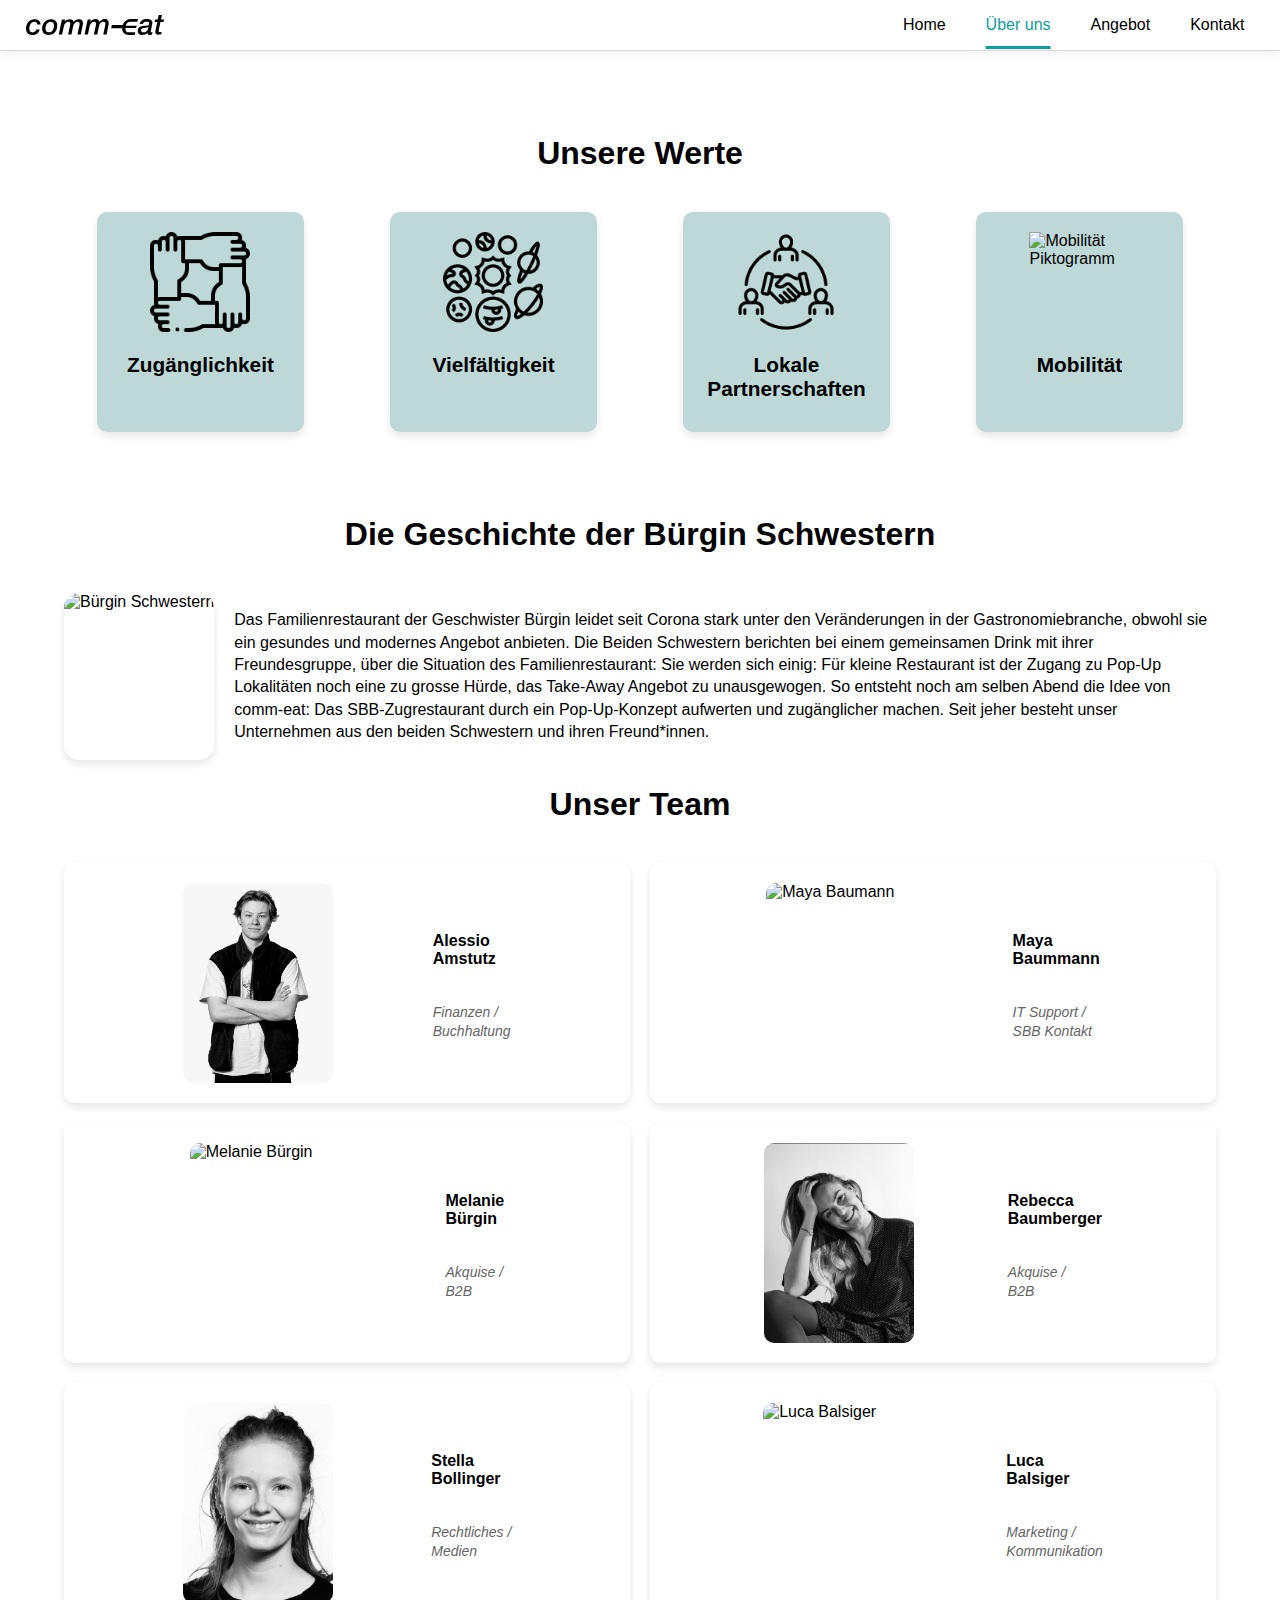
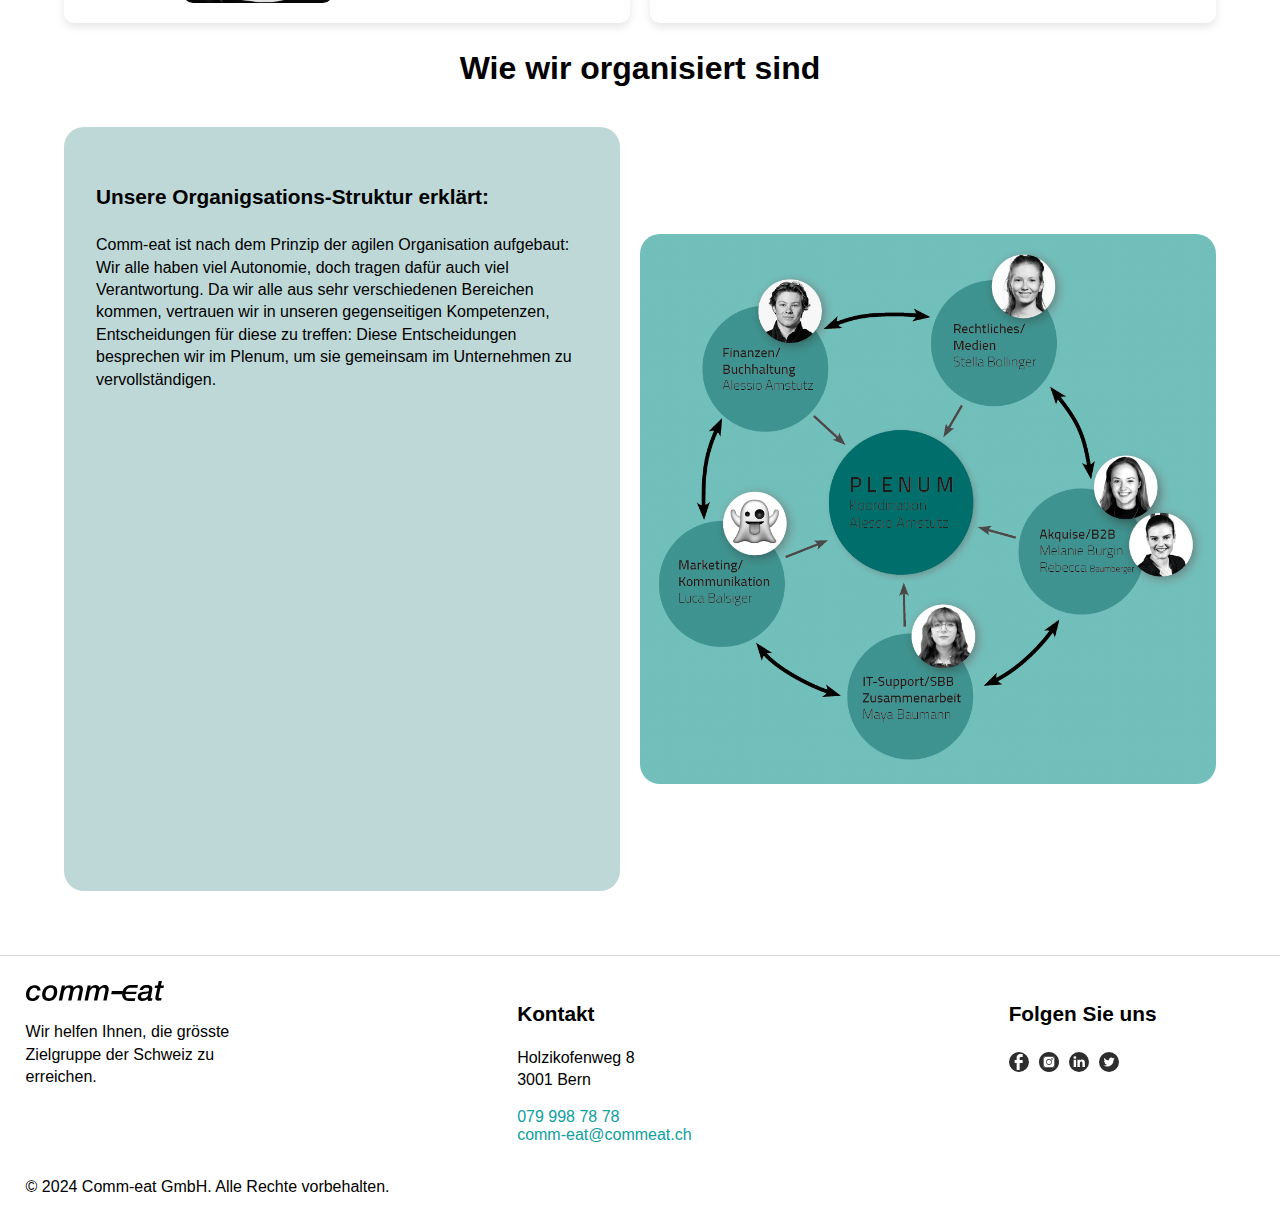
==== commit 97028204: "update" ====
--- a/pages/about/about.html
+++ b/pages/about/about.html
@@ -18,7 +18,7 @@
              <ul>
                  <a href="../../index.html"><li>Home</li></a>
                  <a href="#"class="active"><li>Über uns</li></a>
-                 <a href="/pages/packages/packages.html"><li>Packages</li></a>
+                 <a href="/pages/packages/packages.html"><li>Angebot</li></a>
                  <a href="/pages/contact/contact.html" ><li>Kontakt</li></a>
              </ul>
         </nav>
@@ -34,7 +34,7 @@
     <meta name="description" content="Comm-eat - Erreichen Sie die größte Zielgruppe der Schweiz">
     <meta name="keywords" content="Comm-eat, Zielgruppe, Restaurants, Schweiz">
 </head>
-
+-->
 <!-- Start Header -->
 <!-- <header>
     <img src="../../assets/logo.svg" alt="comm-eat Logo">
@@ -154,7 +154,7 @@
         <article class="Orga_Container">
             <img src="../../assets/aboutus/Organigramm.png" alt="Organigramm Comm-eat">
             <div class="Orga_Text">
-                <h4>Unsere Organigsations-Struktur erklärt:</h4>
+                <h3>Unsere Organigsations-Struktur erklärt:</h3>
                 <p>Comm-eat ist nach dem Prinzip der agilen Organisation aufgebaut: 
                 Wir alle haben viel Autonomie, doch tragen dafür auch viel Verantwortung. 
                 Da wir alle aus sehr verschiedenen Bereichen kommen, vertrauen wir in unseren 
--- a/pages/about/about.css
+++ b/pages/about/about.css
@@ -11,7 +11,7 @@
 .Unsere_Werte h2 {
     text-align: center;
     margin-bottom: 40px; /* Abstand zur Containerbox */
-    color: var(--primary);
+    color: black;;
     font-size: 2rem; /* Optional: größere Schrift */
 }
 
@@ -37,7 +37,8 @@
 }
 
 .Unsere_Werte {
-    padding: 5rem;
+    padding: 0rem;
+    margin: 5% 0%;
 }
 
 /* iPad Version */
@@ -65,7 +66,7 @@
 /* Start Geschichte Sytling */
 
 .Geschichte {
-    padding: 7rem;
+    padding: 0%;
 }
 
 .Schwestern {
@@ -75,7 +76,6 @@
 
 .Geschichte h2 {
     text-align: center;
-    color: var(--primary);
     font-size: 2rem; /* Optional: größere Schrift */
     margin-bottom: 40px;
 }
@@ -121,7 +121,6 @@
 .Team h2 {
     text-align: center;
     margin-bottom: 40px; /* Abstand zur Containerbox */
-    color: var(--primary);
     font-size: 2rem; /* Optional: größere Schrift */
 }
 
@@ -130,7 +129,7 @@
     flex-wrap: wrap; /* Boxen umbrechen, wenn der Platz nicht ausreicht */
     gap: 20px; /* Abstand zwischen den Boxen */
     justify-content: space-between; /* Gleichmäßige Verteilung der Boxen */
-    padding: 20px;
+    padding: 0px;
 }
 
 .Teammember {
@@ -212,27 +211,25 @@
 
 /* Start Organigramm Styling */
 .Organisation {
-    padding: 5rem;
+    padding: 0rem;
 }
 
 .Organisation h2 {
     text-align: center;
     margin-bottom: 40px; /* Abstand zur Containerbox */
-    color: var(--primary);
+    color: black;
     font-size: 2rem; /* Optional: größere Schrift */
 }
 
 .Orga_Container {
     display: flex;
-    flex-direction: row-reverse;
+    flex-direction: column;
     align-items: flex-start;
 }
 .Orga_Container img {
     object-fit: cover;
     border-radius: 20px;
-    width: 600px;
-    height: 600px;
-    margin: 2rem;
+    width: 100%;
 }
 
 .Orga_Text h4 {
@@ -243,7 +240,7 @@
     font-size: 16px; /* Schriftgröße */
     line-height: 1.63; /* Zeilenhöhe für bessere Lesbarkeit */
     color: #333; /* Textfarbe */
-    margin: 2rem; /* Entfernt Standardabstand des Paragraphen */
+    margin-top: 2rem; /* Entfernt Standardabstand des Paragraphen */
     background-color: var(--UI-light);
     border-radius: 20px;
     padding: 2rem;
@@ -251,26 +248,45 @@
 }
 
 /* Responsive iPad */
-@media (max-width: 768px) {
+@media (min-width: 768px) {
     .Orga_Container {
-        flex-direction: column; /* Stapele Bild und Text */
+        flex-direction: row-reverse; /* Stapele Bild und Text */
+        gap: 20px;
     }
 
     .Orga_Container img {
-        width: 100%; /* Bild füllt die Breite */
+        width: 50%; /* Bild füllt die Breite */
         height: auto; /* Höhe passt sich an */
     }
-}
-
-@media (max-width: 1080px) {
+
+    .Orga_Text{
+        margin-top: 0%;
+        height: auto;
+    }
+}
+
+@media (min-width: 1080px) {
     .Orga_Container {
-        flex-direction: column; /* Elemente vertikal anordnen */
+        flex-direction: row-reverse; /* Elemente vertikal anordnen */
         align-items: center; /* Zentriere Inhalte */
+        gap: 20px;
     }
 
     .Orga_Container img {
         width: 100%; /* Bild passt sich der Breite an */
         height: auto; /* Automatische Höhe */
     }
+
+    .Orga_Container img {
+        object-fit: cover;
+        border-radius: 20px;
+        width: 50%;
+    }
+
+    .Orga_Text{
+        margin-top: 0%;
+        height: 700px;
+    }
+
 }
 /* Ende Organigramm Styling */
--- a/pages/about/about.css
+++ b/pages/about/about.css
@@ -11,7 +11,7 @@
 .Unsere_Werte h2 {
     text-align: center;
     margin-bottom: 40px; /* Abstand zur Containerbox */
-    color: var(--primary);
+    color: black;;
     font-size: 2rem; /* Optional: größere Schrift */
 }
 
@@ -37,7 +37,8 @@
 }
 
 .Unsere_Werte {
-    padding: 5rem;
+    padding: 0rem;
+    margin: 5% 0%;
 }
 
 /* iPad Version */
@@ -65,7 +66,7 @@
 /* Start Geschichte Sytling */
 
 .Geschichte {
-    padding: 7rem;
+    padding: 0%;
 }
 
 .Schwestern {
@@ -75,7 +76,6 @@
 
 .Geschichte h2 {
     text-align: center;
-    color: var(--primary);
     font-size: 2rem; /* Optional: größere Schrift */
     margin-bottom: 40px;
 }
@@ -121,7 +121,6 @@
 .Team h2 {
     text-align: center;
     margin-bottom: 40px; /* Abstand zur Containerbox */
-    color: var(--primary);
     font-size: 2rem; /* Optional: größere Schrift */
 }
 
@@ -130,7 +129,7 @@
     flex-wrap: wrap; /* Boxen umbrechen, wenn der Platz nicht ausreicht */
     gap: 20px; /* Abstand zwischen den Boxen */
     justify-content: space-between; /* Gleichmäßige Verteilung der Boxen */
-    padding: 20px;
+    padding: 0px;
 }
 
 .Teammember {
@@ -212,27 +211,25 @@
 
 /* Start Organigramm Styling */
 .Organisation {
-    padding: 5rem;
+    padding: 0rem;
 }
 
 .Organisation h2 {
     text-align: center;
     margin-bottom: 40px; /* Abstand zur Containerbox */
-    color: var(--primary);
+    color: black;
     font-size: 2rem; /* Optional: größere Schrift */
 }
 
 .Orga_Container {
     display: flex;
-    flex-direction: row-reverse;
+    flex-direction: column;
     align-items: flex-start;
 }
 .Orga_Container img {
     object-fit: cover;
     border-radius: 20px;
-    width: 600px;
-    height: 600px;
-    margin: 2rem;
+    width: 100%;
 }
 
 .Orga_Text h4 {
@@ -243,7 +240,7 @@
     font-size: 16px; /* Schriftgröße */
     line-height: 1.63; /* Zeilenhöhe für bessere Lesbarkeit */
     color: #333; /* Textfarbe */
-    margin: 2rem; /* Entfernt Standardabstand des Paragraphen */
+    margin-top: 2rem; /* Entfernt Standardabstand des Paragraphen */
     background-color: var(--UI-light);
     border-radius: 20px;
     padding: 2rem;
@@ -251,26 +248,45 @@
 }
 
 /* Responsive iPad */
-@media (max-width: 768px) {
+@media (min-width: 768px) {
     .Orga_Container {
-        flex-direction: column; /* Stapele Bild und Text */
+        flex-direction: row-reverse; /* Stapele Bild und Text */
+        gap: 20px;
     }
 
     .Orga_Container img {
-        width: 100%; /* Bild füllt die Breite */
+        width: 50%; /* Bild füllt die Breite */
         height: auto; /* Höhe passt sich an */
     }
-}
-
-@media (max-width: 1080px) {
+
+    .Orga_Text{
+        margin-top: 0%;
+        height: auto;
+    }
+}
+
+@media (min-width: 1080px) {
     .Orga_Container {
-        flex-direction: column; /* Elemente vertikal anordnen */
+        flex-direction: row-reverse; /* Elemente vertikal anordnen */
         align-items: center; /* Zentriere Inhalte */
+        gap: 20px;
     }
 
     .Orga_Container img {
         width: 100%; /* Bild passt sich der Breite an */
         height: auto; /* Automatische Höhe */
     }
+
+    .Orga_Container img {
+        object-fit: cover;
+        border-radius: 20px;
+        width: 50%;
+    }
+
+    .Orga_Text{
+        margin-top: 0%;
+        height: 700px;
+    }
+
 }
 /* Ende Organigramm Styling */
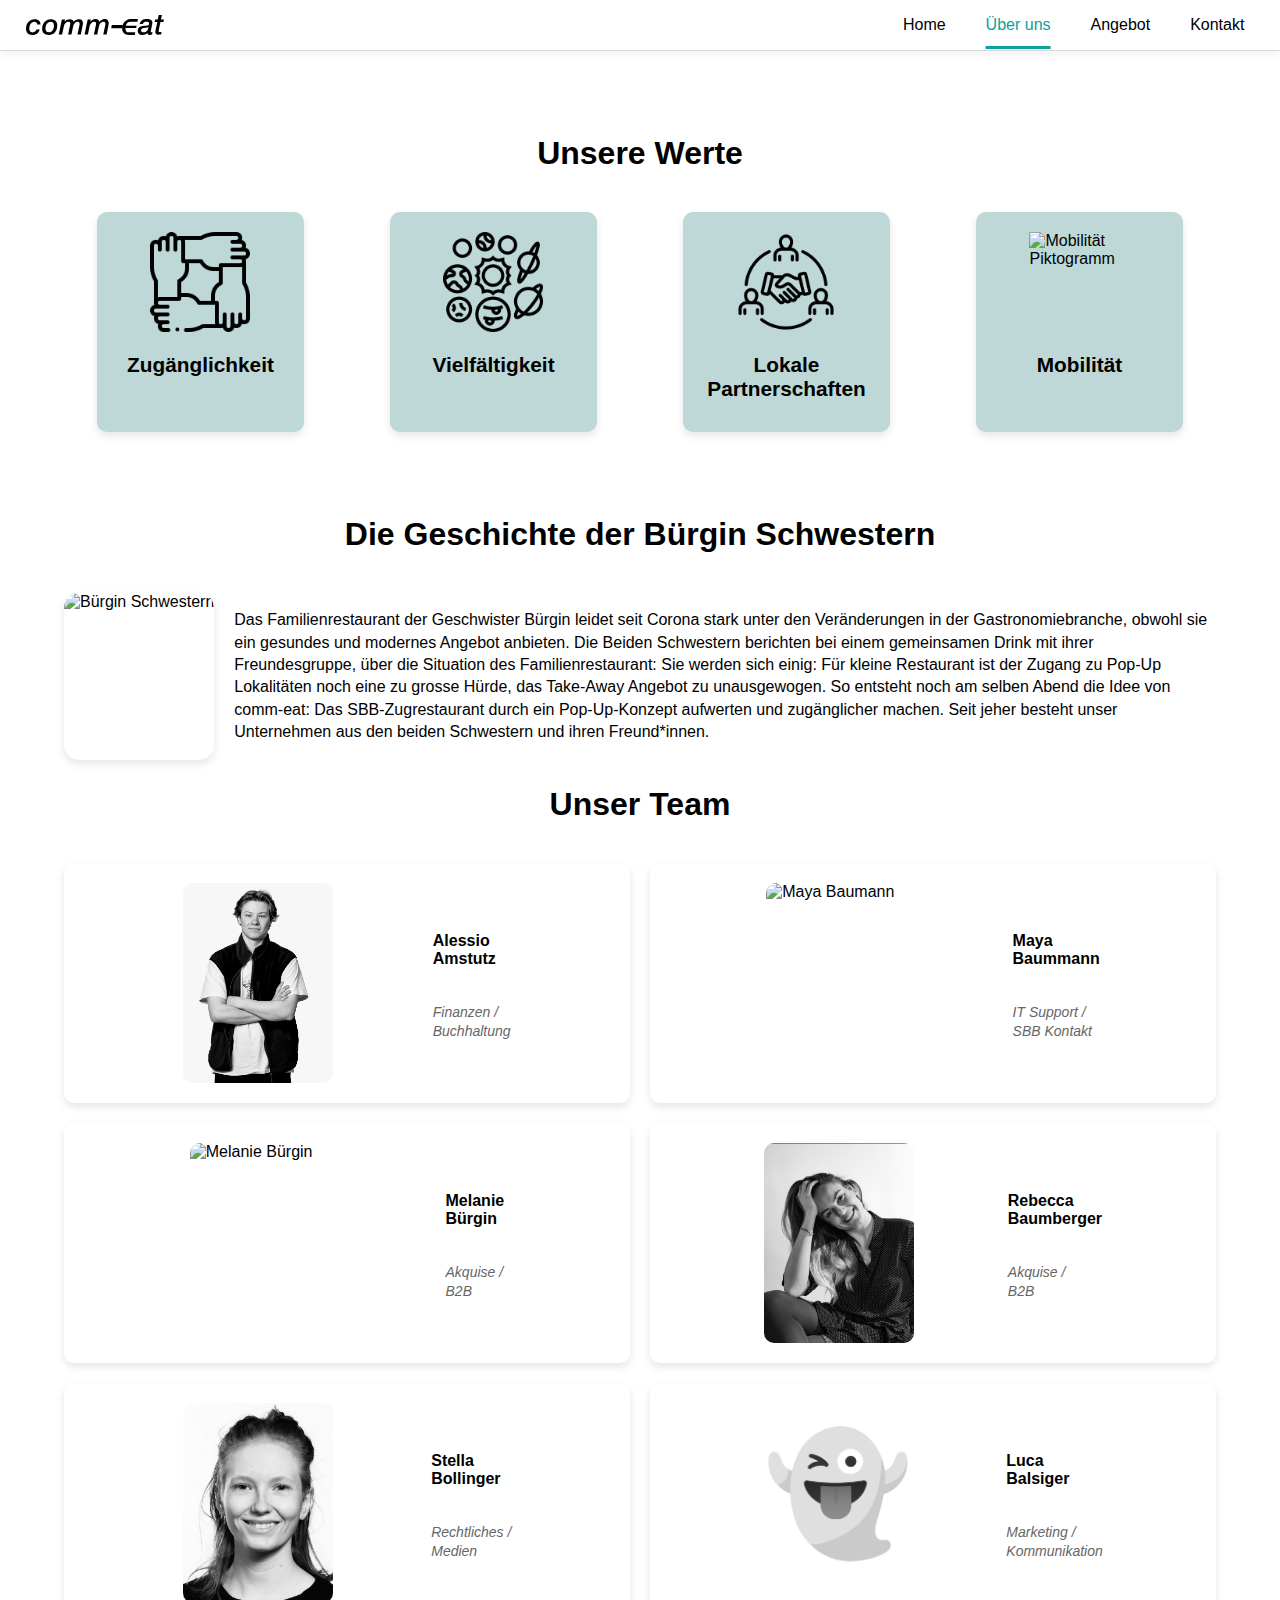
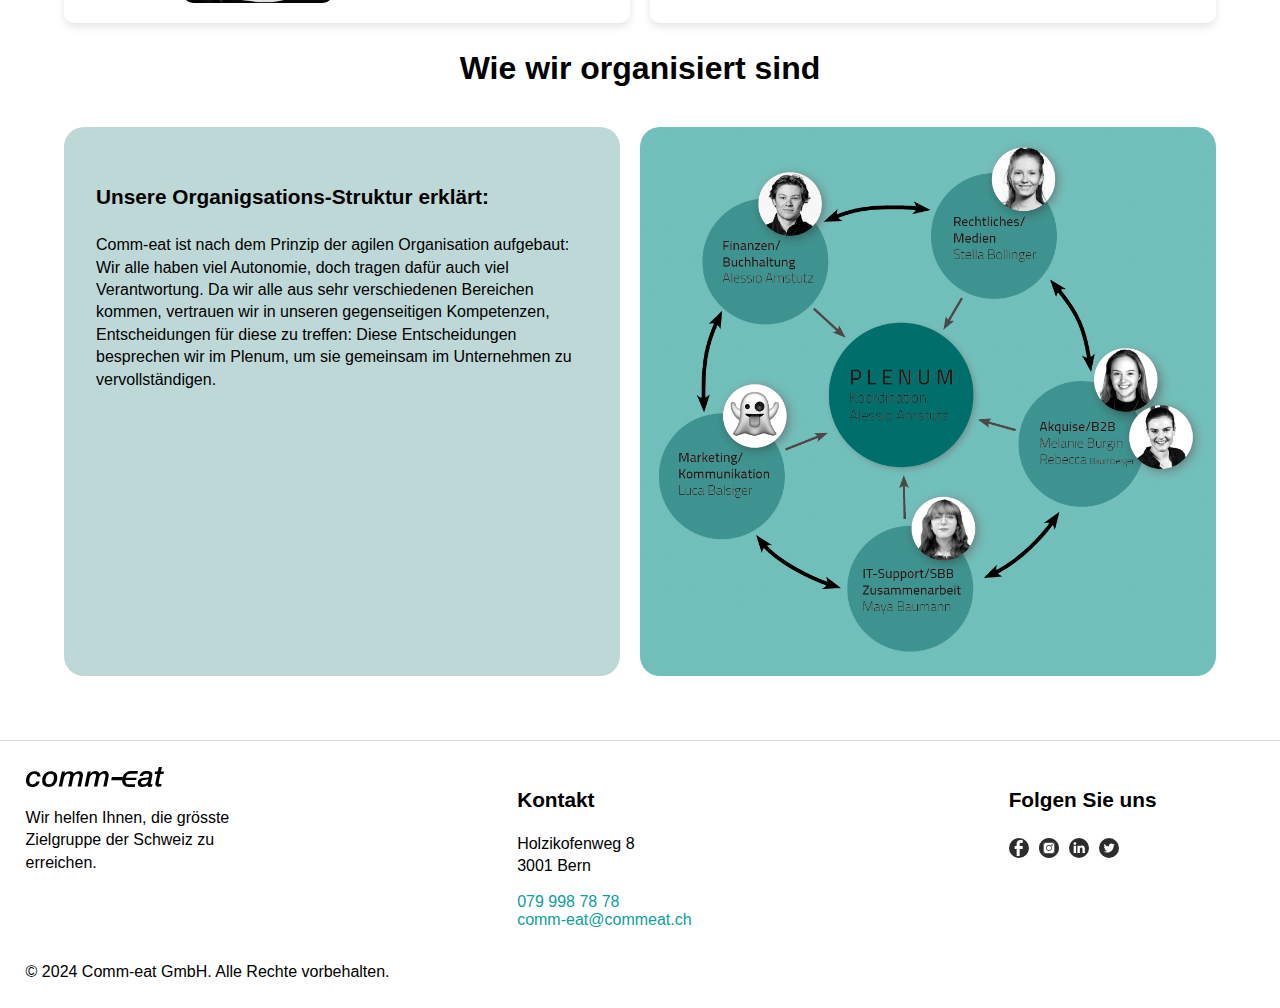
==== commit d77f4080: "Geist foto responsive" ====
--- a/pages/about/about.html
+++ b/pages/about/about.html
@@ -140,7 +140,7 @@
             </article>
 
             <article class="Teammember" data-email="luca.balsiger@commeat.ch">
-                <img src="#" alt="Luca Balsiger">
+                <img src="../../assets/portraits/geist.png" alt="Luca Balsiger">
                 <div class="text">
                     <h4>Luca <br> Balsiger</h4>
                     <p> Marketing / <br> Kommunikation </p>
--- a/pages/about/about.css
+++ b/pages/about/about.css
@@ -250,13 +250,14 @@
 /* Responsive iPad */
 @media (min-width: 768px) {
     .Orga_Container {
-        flex-direction: row-reverse; /* Stapele Bild und Text */
+        flex-direction: column; 
         gap: 20px;
     }
 
     .Orga_Container img {
-        width: 50%; /* Bild füllt die Breite */
+        width: 100%; /* Bild füllt die Breite */
         height: auto; /* Höhe passt sich an */
+       
     }
 
     .Orga_Text{
@@ -268,7 +269,7 @@
 @media (min-width: 1080px) {
     .Orga_Container {
         flex-direction: row-reverse; /* Elemente vertikal anordnen */
-        align-items: center; /* Zentriere Inhalte */
+        align-items: stretch;  
         gap: 20px;
     }
 
@@ -284,8 +285,7 @@
     }
 
     .Orga_Text{
-        margin-top: 0%;
-        height: 700px;
+        height: auto; 
     }
 
 }
--- a/pages/about/about.css
+++ b/pages/about/about.css
@@ -250,13 +250,14 @@
 /* Responsive iPad */
 @media (min-width: 768px) {
     .Orga_Container {
-        flex-direction: row-reverse; /* Stapele Bild und Text */
+        flex-direction: column; 
         gap: 20px;
     }
 
     .Orga_Container img {
-        width: 50%; /* Bild füllt die Breite */
+        width: 100%; /* Bild füllt die Breite */
         height: auto; /* Höhe passt sich an */
+       
     }
 
     .Orga_Text{
@@ -268,7 +269,7 @@
 @media (min-width: 1080px) {
     .Orga_Container {
         flex-direction: row-reverse; /* Elemente vertikal anordnen */
-        align-items: center; /* Zentriere Inhalte */
+        align-items: stretch;  
         gap: 20px;
     }
 
@@ -284,8 +285,7 @@
     }
 
     .Orga_Text{
-        margin-top: 0%;
-        height: 700px;
+        height: auto; 
     }
 
 }
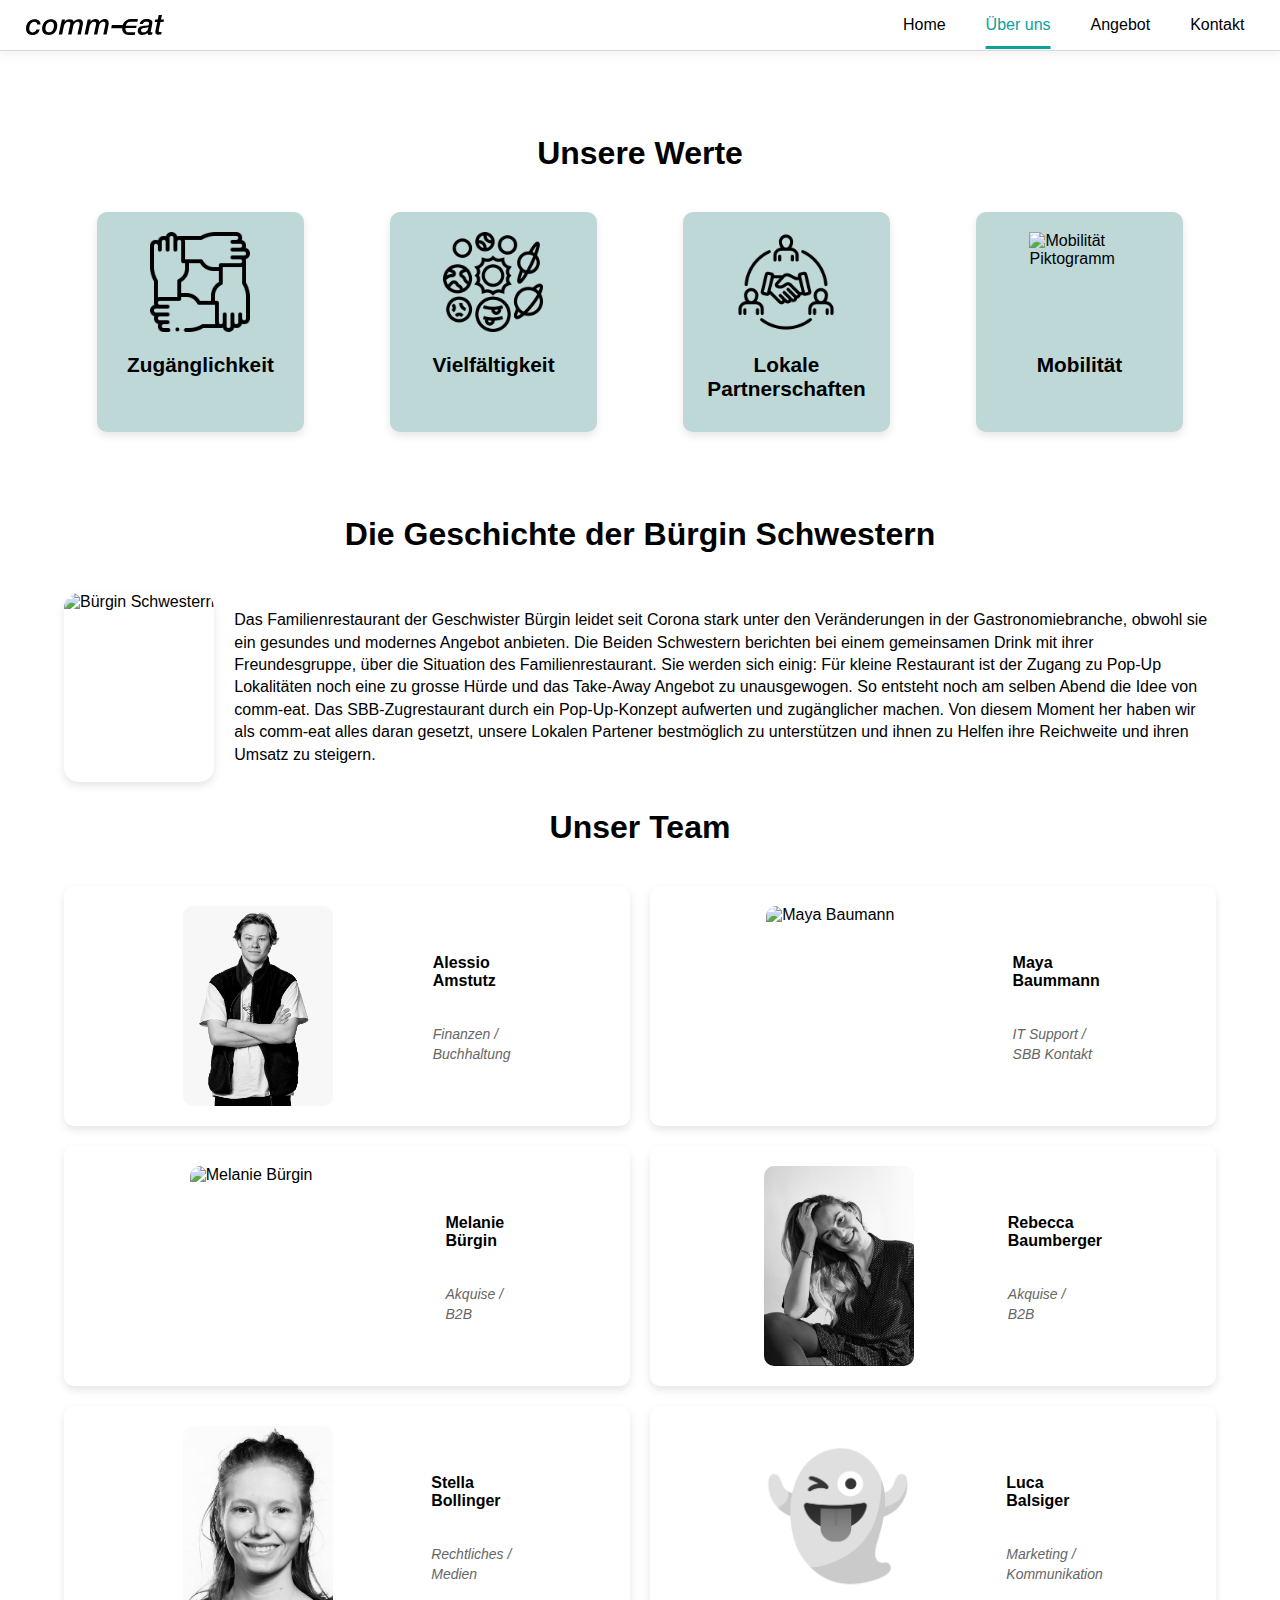
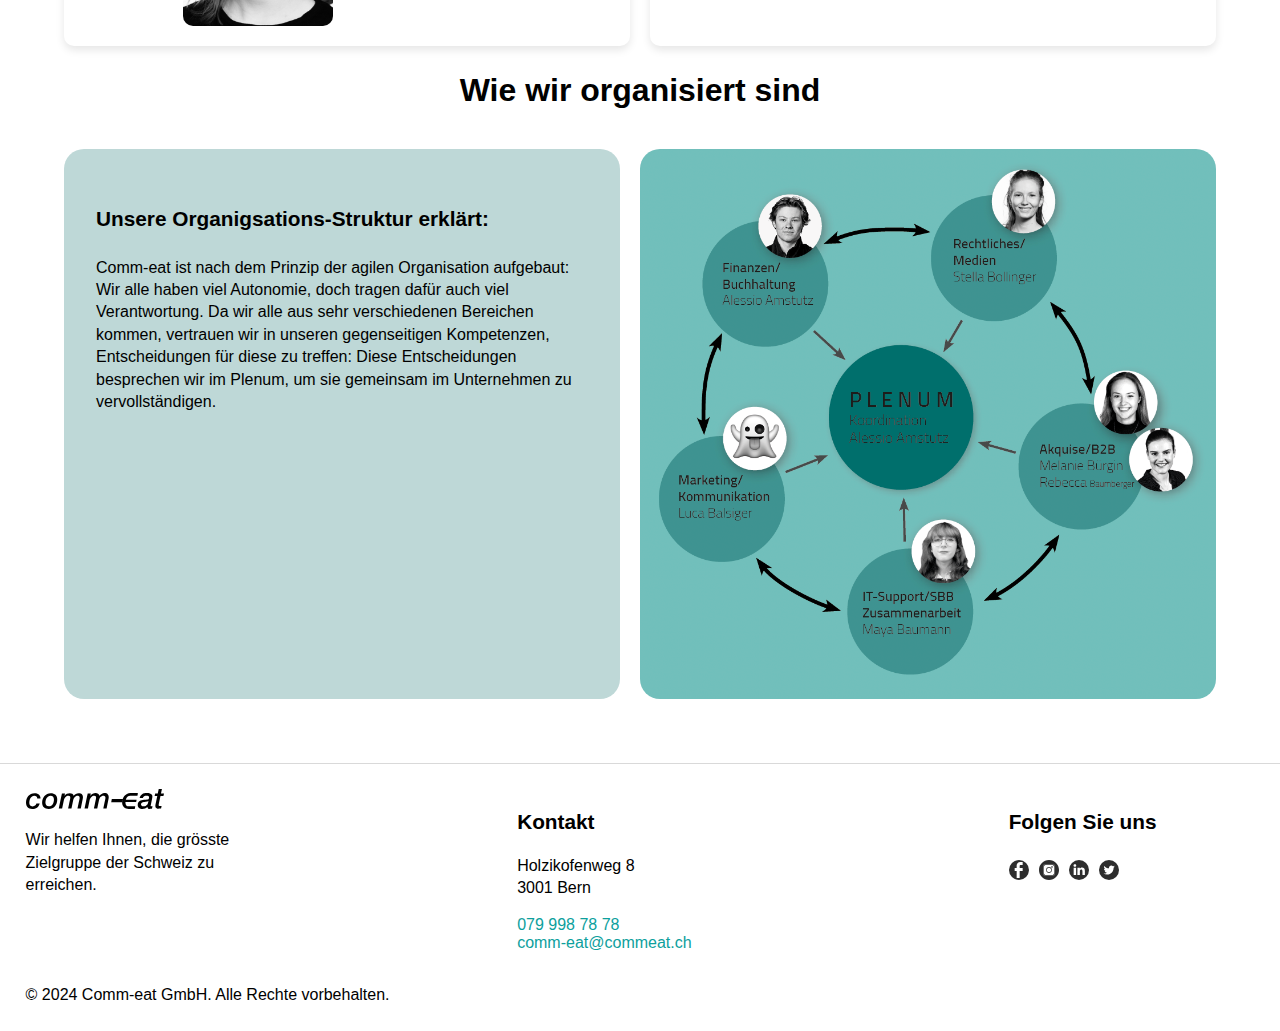
==== commit 66f58efc: "Final changes" ====
--- a/pages/about/about.html
+++ b/pages/about/about.html
@@ -85,12 +85,15 @@
                 in der Gastronomiebranche, obwohl sie ein gesundes 
                 und modernes Angebot anbieten. Die Beiden Schwestern 
                 berichten bei einem gemeinsamen Drink mit ihrer Freundesgruppe, 
-                über die Situation des Familienrestaurant: Sie werden sich einig:
+                über die Situation des Familienrestaurant. Sie werden sich einig:
                 Für kleine Restaurant ist der Zugang zu Pop-Up Lokalitäten noch eine 
-                zu grosse Hürde, das Take-Away Angebot zu unausgewogen. So entsteht 
-                noch am selben Abend die Idee von comm-eat: Das SBB-Zugrestaurant durch
-                ein Pop-Up-Konzept aufwerten und zugänglicher machen. Seit jeher besteht
-                unser Unternehmen aus den beiden Schwestern und ihren Freund*innen.
+                zu grosse Hürde und das Take-Away Angebot zu unausgewogen. So entsteht 
+                noch am selben Abend die Idee von comm-eat. Das SBB-Zugrestaurant durch
+                ein Pop-Up-Konzept aufwerten und zugänglicher machen. Von diesem Moment 
+                her haben wir als comm-eat alles daran gesetzt, unsere Lokalen Partener 
+                bestmöglich zu unterstützen und ihnen zu Helfen ihre Reichweite und ihren 
+                Umsatz zu steigern.
+                
             </p>
         </article>
     </section>
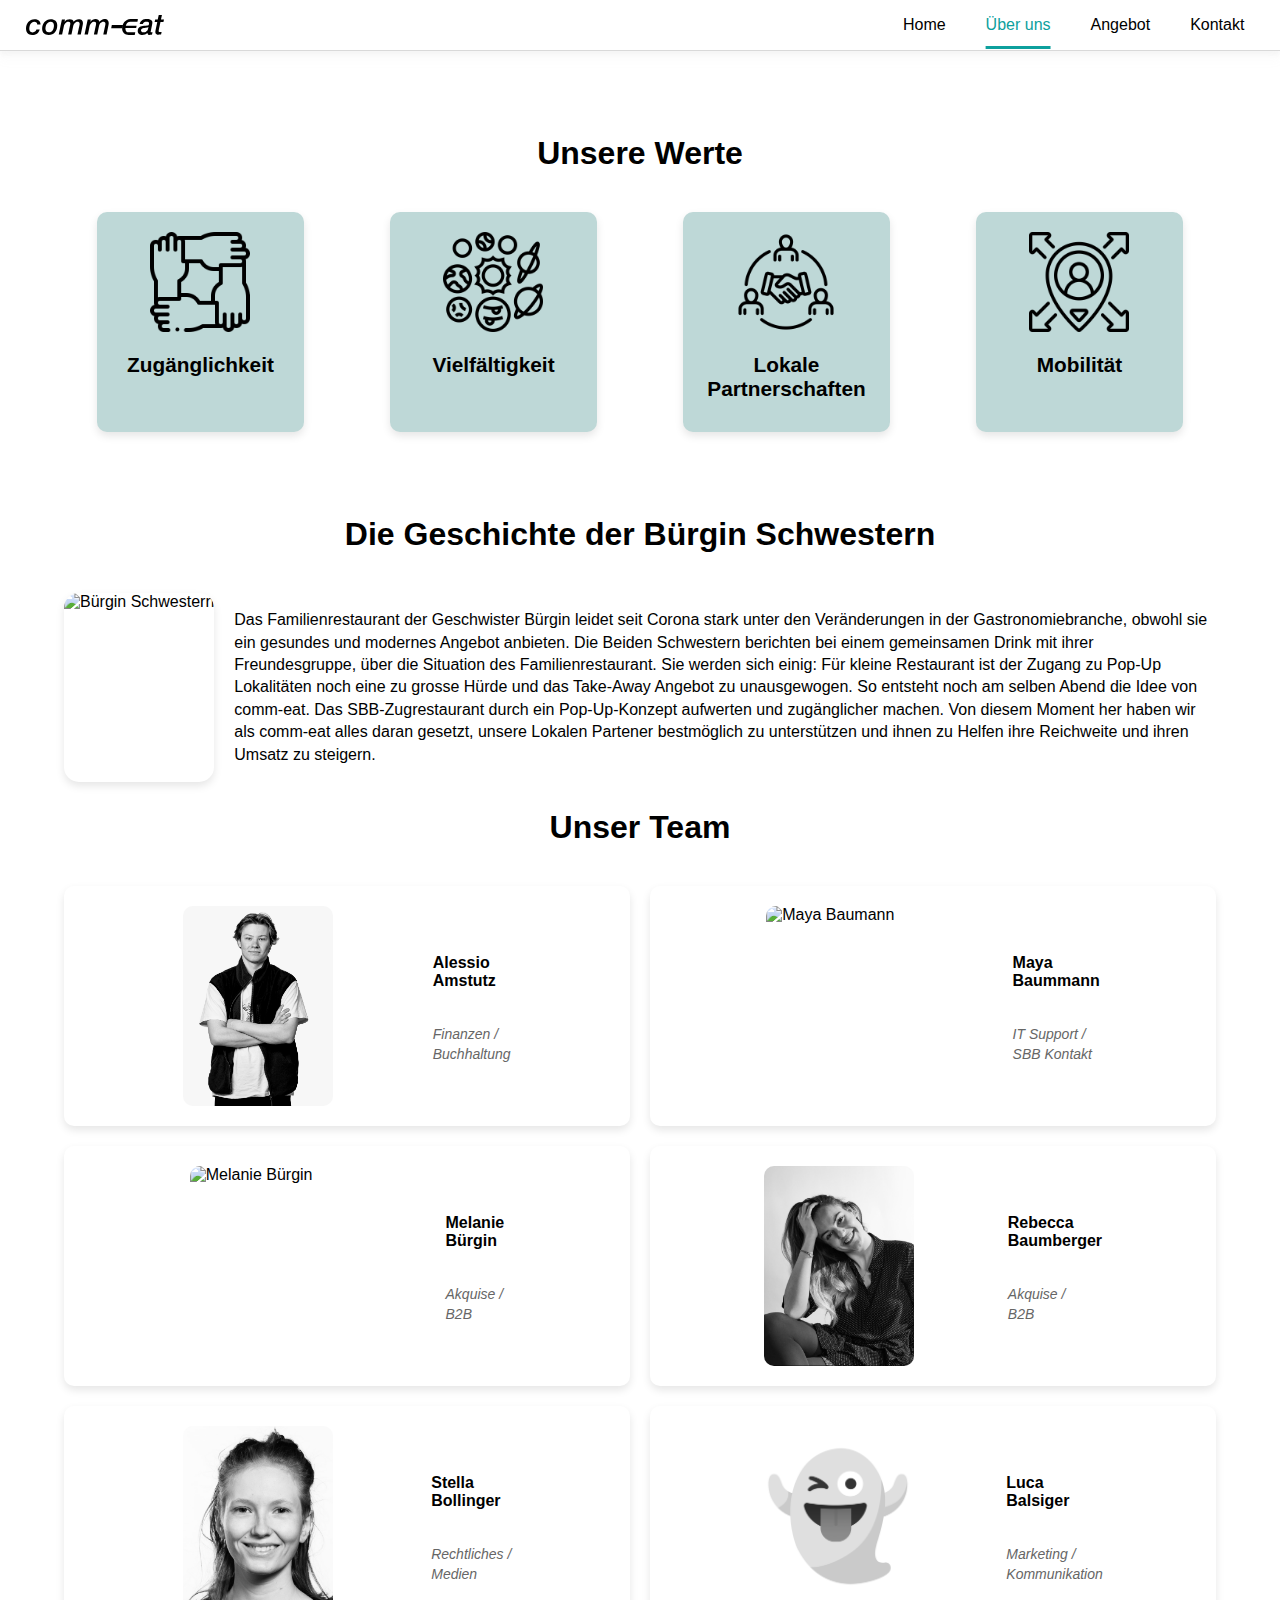
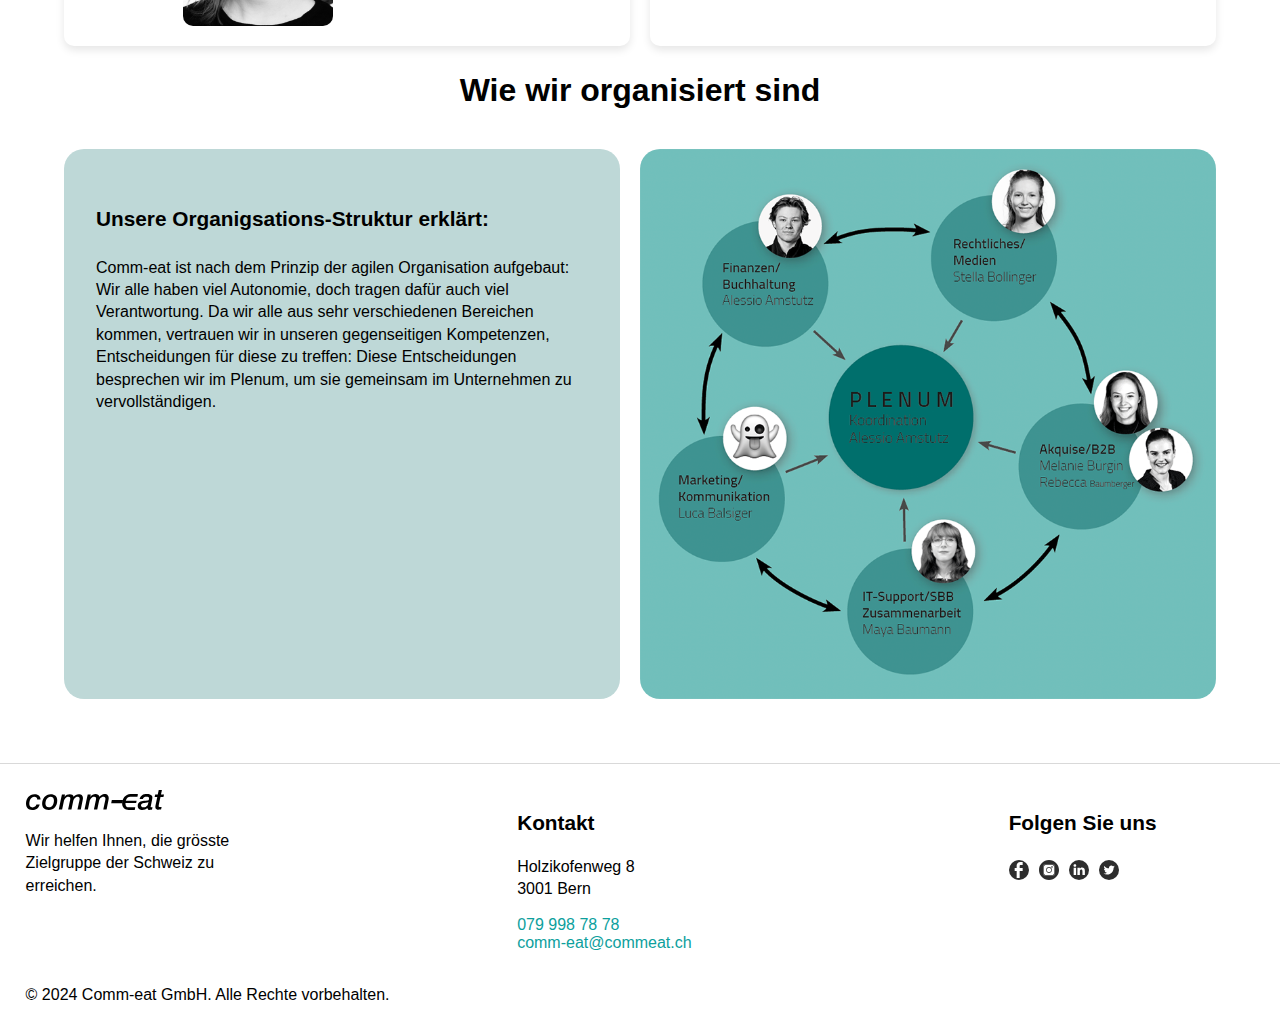
==== commit c67507af: "neue verknüpfung" ====
--- a/pages/about/about.html
+++ b/pages/about/about.html
@@ -67,7 +67,7 @@
                 <h3>Lokale Partnerschaften</h3>
             </article>
             <article class="Wert">
-                <img src="../../assets/aboutus/Mobilität.png" alt="Mobilität Piktogramm">
+                <img src="../../assets/aboutus/Mobilität.png" alt="Mobilität Piktogramm">
                 <h3>Mobilität</h3>
             </article>
         </div>
